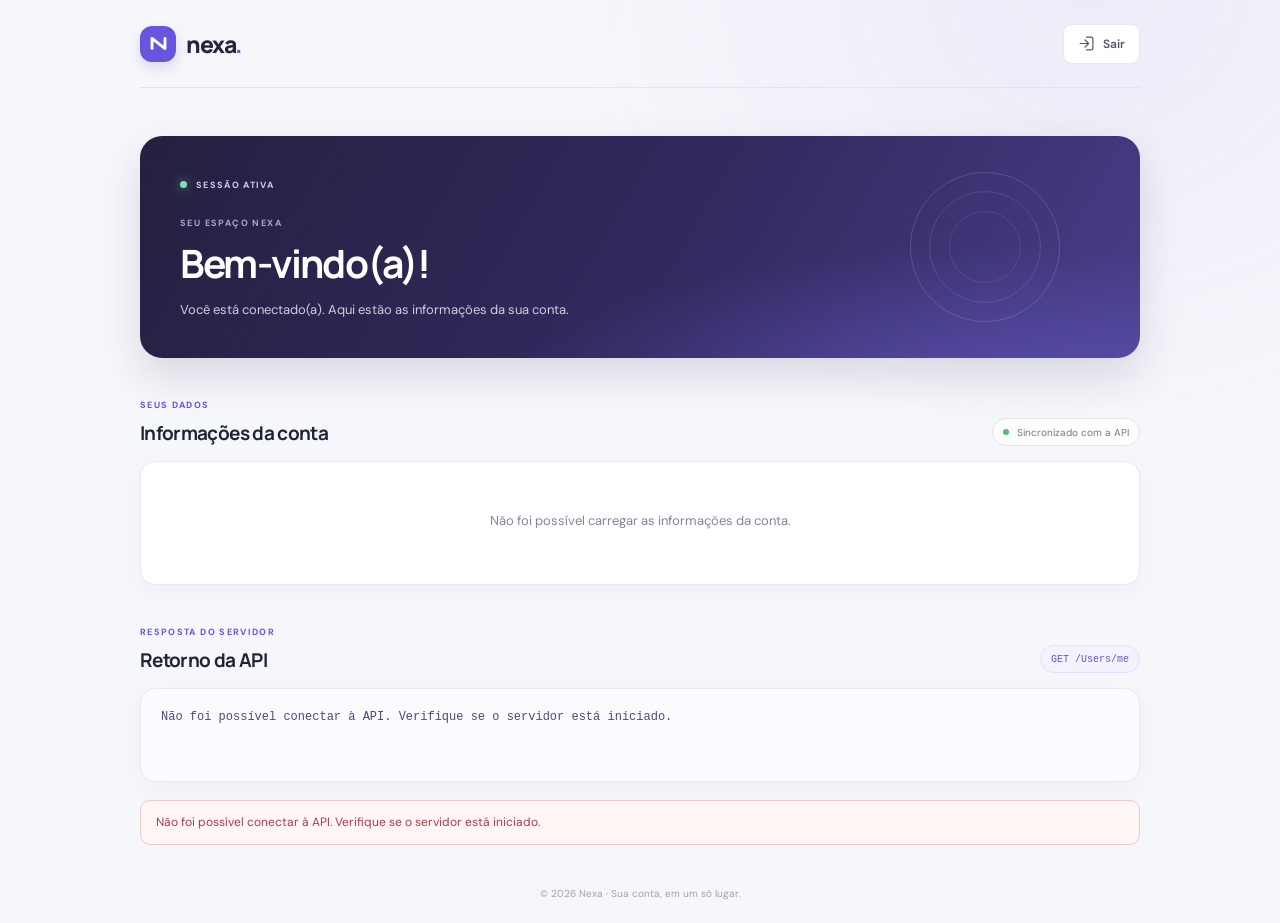
==== page/dashboard.html @ caa94b3e "Commit inicial (codei a base do projeto antes de upar)" ====
<!doctype html>
<html lang="pt-BR">
  <head>
    <meta charset="UTF-8" />
    <meta name="viewport" content="width=device-width, initial-scale=1.0" />
    <meta name="theme-color" content="#f6f7fb" />
    <meta name="description" content="Resumo da sua conta Nexa." />
    <title>Dashboard · Nexa</title>
    <link rel="preconnect" href="https://fonts.googleapis.com" />
    <link rel="preconnect" href="https://fonts.gstatic.com" crossorigin />
    <link
      href="https://fonts.googleapis.com/css2?family=DM+Sans:wght@400;500;600;700&family=Manrope:wght@400;500;600;700;800&display=swap"
      rel="stylesheet"
    />
    <link rel="stylesheet" href="./style/dashboard.css" />
    <script src="./scripts/api.js" defer></script>
    <script src="./scripts/dashboard.js" defer></script>
  </head>
  <body>
    <div class="dashboard-layout">
      <header class="topbar">
        <a class="brand" href="./dashboard.html" aria-label="Nexa, dashboard">
          <span class="brand-mark" aria-hidden="true">
            <svg viewBox="0 0 32 32" fill="none">
              <path d="M7 23V9l18 14V9" stroke="currentColor" stroke-width="4" stroke-linecap="round" stroke-linejoin="round" />
            </svg>
          </span>
          <span>nexa<span class="brand-period">.</span></span>
        </a>
        <button class="logout-button" id="logout-button" type="button">
          <svg viewBox="0 0 24 24" fill="none" aria-hidden="true">
            <path d="M10 17l5-5-5-5m5 5H3m9-9h6a3 3 0 0 1 3 3v12a3 3 0 0 1-3 3h-6" stroke="currentColor" stroke-width="1.7" stroke-linecap="round" stroke-linejoin="round" />
          </svg>
          Sair
        </button>
      </header>

      <main class="dashboard-main">
        <section class="welcome-card" aria-labelledby="welcome-title">
          <div class="welcome-copy">
            <span class="eyebrow"><span class="status-dot"></span> SESSÃO ATIVA</span>
            <p class="greeting">SEU ESPAÇO NEXA</p>
            <h1 id="welcome-title">Bem-vindo(a)!</h1>
            <p class="welcome-description">Você está conectado(a). Aqui estão as informações da sua conta.</p>
          </div>
          <div class="welcome-decoration" aria-hidden="true">
            <span></span><span></span><span></span>
          </div>
        </section>

        <section class="account-section" aria-labelledby="account-title">
          <div class="section-heading">
            <div>
              <span class="section-kicker">SEUS DADOS</span>
              <h2 id="account-title">Informações da conta</h2>
            </div>
            <span class="api-badge"><span></span> Sincronizado com a API</span>
          </div>

          <div class="account-card" id="account-card" aria-live="polite">
            <p class="loading-message" id="loading-message">Carregando suas informações...</p>
            <div class="account-details" id="account-details" hidden>
              <article class="detail-item">
                <span class="detail-icon user-icon" aria-hidden="true">
                  <svg viewBox="0 0 24 24" fill="none">
                    <circle cx="12" cy="8" r="3.5" stroke="currentColor" stroke-width="1.7" />
                    <path d="M5 20c.6-3.2 3.1-5 7-5s6.4 1.8 7 5" stroke="currentColor" stroke-width="1.7" stroke-linecap="round" />
                  </svg>
                </span>
                <span class="detail-copy">
                  <span class="detail-label">Nome de usuário</span>
                  <strong id="account-username">—</strong>
                </span>
              </article>
              <article class="detail-item">
                <span class="detail-icon email-icon" aria-hidden="true">
                  <svg viewBox="0 0 24 24" fill="none">
                    <rect x="3.5" y="5" width="17" height="14" rx="2" stroke="currentColor" stroke-width="1.7" />
                    <path d="m4.5 7 7.5 6 7.5-6" stroke="currentColor" stroke-width="1.7" stroke-linecap="round" stroke-linejoin="round" />
                  </svg>
                </span>
                <span class="detail-copy">
                  <span class="detail-label">E-mail</span>
                  <strong id="account-email">—</strong>
                </span>
              </article>
              <article class="detail-item">
                <span class="detail-icon id-icon" aria-hidden="true">
                  <svg viewBox="0 0 24 24" fill="none">
                    <rect x="4" y="4" width="16" height="16" rx="4" stroke="currentColor" stroke-width="1.7" />
                    <path d="M8 9h8M8 12h8M8 15h4" stroke="currentColor" stroke-width="1.7" stroke-linecap="round" />
                  </svg>
                </span>
                <span class="detail-copy">
                  <span class="detail-label">Identificador</span>
                  <strong class="account-id" id="account-id">—</strong>
                </span>
              </article>
            </div>
          </div>
        </section>

        <section class="response-section" aria-labelledby="response-title">
          <div class="section-heading">
            <div>
              <span class="section-kicker">RESPOSTA DO SERVIDOR</span>
              <h2 id="response-title">Retorno da API</h2>
            </div>
            <span class="method-badge">GET /Users/me</span>
          </div>
          <pre class="response-card" id="api-response" aria-live="polite">Aguardando resposta...</pre>
        </section>

        <div class="dashboard-notice" id="dashboard-notice" role="alert" hidden></div>
      </main>

      <footer class="dashboard-footer">© 2026 Nexa · Sua conta, em um só lugar.</footer>
    </div>
  </body>
</html>
---- page/style/dashboard.css ----
:root {
  font-family: "DM Sans", sans-serif;
  color: #202235;
  background: #f6f7fb;
  font-synthesis: none;
  text-rendering: optimizeLegibility;
  -webkit-font-smoothing: antialiased;
  -moz-osx-font-smoothing: grayscale;
  --violet: #6555df;
  --muted: #82849a;
  --line: #e7e8ef;
}

* {
  box-sizing: border-box;
}

body {
  min-width: 320px;
  min-height: 100vh;
  margin: 0;
  padding: 0 24px;
  background:
    radial-gradient(ellipse at 85% 0, rgba(101, 85, 223, 0.07), transparent 34%),
    #f6f7fb;
}

button,
a {
  font: inherit;
  -webkit-tap-highlight-color: transparent;
}

.dashboard-layout {
  width: min(100%, 1000px);
  min-height: 100vh;
  margin: 0 auto;
  display: flex;
  flex-direction: column;
}

.topbar {
  display: flex;
  min-height: 88px;
  align-items: center;
  justify-content: space-between;
  border-bottom: 1px solid rgba(224, 226, 237, 0.85);
}

.brand {
  display: inline-flex;
  align-items: center;
  gap: 10px;
  color: #28233f;
  font-family: "Manrope", sans-serif;
  font-size: 23px;
  font-weight: 800;
  letter-spacing: -1.4px;
  text-decoration: none;
}

.brand-mark {
  display: grid;
  width: 36px;
  height: 36px;
  place-items: center;
  border-radius: 12px;
  color: #fff;
  background: var(--violet);
  box-shadow: 0 6px 14px rgba(101, 85, 223, 0.19);
}

.brand-mark svg {
  width: 23px;
  height: 23px;
}

.brand-period {
  color: var(--violet);
}

.logout-button {
  display: inline-flex;
  min-height: 40px;
  align-items: center;
  justify-content: center;
  gap: 8px;
  padding: 0 14px;
  border: 1px solid var(--line);
  border-radius: 9px;
  color: #55566a;
  background: #fff;
  cursor: pointer;
  font-size: 12px;
  font-weight: 600;
  transition: color 160ms ease, border-color 160ms ease, background 160ms ease;
}

.logout-button:hover {
  border-color: #d7d2fa;
  color: var(--violet);
  background: #faf9ff;
}

.logout-button:disabled {
  cursor: wait;
  opacity: 0.65;
}

.logout-button svg {
  width: 17px;
  height: 17px;
}

.dashboard-main {
  flex: 1;
  padding: 48px 0 42px;
}

.welcome-card {
  position: relative;
  min-height: 222px;
  overflow: hidden;
  padding: 36px 40px;
  border-radius: 22px;
  color: #fff;
  background:
    radial-gradient(ellipse at 85% 115%, rgba(124, 107, 240, 0.38), transparent 40%),
    linear-gradient(120deg, #24203f 0%, #322b61 57%, #483e89 100%);
  box-shadow: 0 18px 42px rgba(38, 38, 72, 0.14);
}

.welcome-copy {
  position: relative;
  z-index: 1;
  max-width: 560px;
}

.eyebrow {
  display: inline-flex;
  align-items: center;
  gap: 9px;
  color: #d1ccf5;
  font-size: 9px;
  font-weight: 700;
  letter-spacing: 1.35px;
}

.status-dot,
.api-badge span {
  width: 7px;
  height: 7px;
  border-radius: 50%;
  background: #7de2aa;
  box-shadow: 0 0 12px rgba(125, 226, 170, 0.65);
}

.greeting {
  margin: 24px 0 7px;
  color: #aaa5d4;
  font-size: 9px;
  font-weight: 700;
  letter-spacing: 1.4px;
}

.welcome-card h1 {
  margin: 0;
  font-family: "Manrope", sans-serif;
  font-size: clamp(29px, 4vw, 39px);
  font-weight: 700;
  letter-spacing: -1.8px;
}

.welcome-description {
  margin: 9px 0 0;
  color: #cfcee0;
  font-size: 13px;
  line-height: 1.65;
}

.welcome-decoration {
  position: absolute;
  top: 50%;
  right: 8%;
  width: 150px;
  height: 150px;
  transform: translateY(-50%);
}

.welcome-decoration span {
  position: absolute;
  inset: 0;
  border: 1px solid rgba(255, 255, 255, 0.15);
  border-radius: 50%;
}

.welcome-decoration span:nth-child(2) {
  inset: 19px;
  border-color: rgba(255, 255, 255, 0.11);
}

.welcome-decoration span:nth-child(3) {
  inset: 39px;
  border-color: rgba(255, 255, 255, 0.09);
}

.account-section,
.response-section {
  margin-top: 34px;
}

.section-heading {
  display: flex;
  align-items: flex-end;
  justify-content: space-between;
  gap: 18px;
  margin-bottom: 15px;
}

.section-kicker {
  color: var(--violet);
  font-size: 9px;
  font-weight: 700;
  letter-spacing: 1.35px;
}

.section-heading h2 {
  margin: 7px 0 0;
  font-family: "Manrope", sans-serif;
  font-size: 19px;
  font-weight: 700;
  letter-spacing: -0.65px;
}

.api-badge,
.method-badge {
  display: inline-flex;
  min-height: 28px;
  align-items: center;
  gap: 8px;
  padding: 0 10px;
  border: 1px solid #e2e4eb;
  border-radius: 20px;
  color: #737589;
  background: rgba(255, 255, 255, 0.8);
  font-size: 10px;
  white-space: nowrap;
}

.api-badge span {
  width: 6px;
  height: 6px;
  background: #52bb82;
  box-shadow: none;
}

.method-badge {
  border-color: #e5e1fb;
  color: #675cbc;
  background: #f4f2ff;
  font-family: Consolas, "Courier New", monospace;
  font-size: 10px;
}

.account-card,
.response-card {
  border: 1px solid #e8e9f0;
  border-radius: 15px;
  background: #fff;
  box-shadow: 0 7px 24px rgba(38, 38, 72, 0.035);
}

.account-card {
  min-height: 124px;
  padding: 20px;
}

.loading-message {
  margin: 30px 0;
  color: var(--muted);
  font-size: 13px;
  text-align: center;
}

.account-details {
  display: grid;
  grid-template-columns: 1fr 1fr 1.35fr;
  gap: 18px;
}

.detail-item {
  display: flex;
  min-width: 0;
  align-items: center;
  gap: 12px;
}

.detail-icon {
  display: grid;
  width: 39px;
  height: 39px;
  flex: 0 0 auto;
  place-items: center;
  border-radius: 12px;
}

.detail-icon svg {
  width: 20px;
  height: 20px;
}

.user-icon {
  color: #6555df;
  background: #f0edff;
}

.email-icon {
  color: #328f72;
  background: #eaf8f2;
}

.id-icon {
  color: #bd7b35;
  background: #fff4e8;
}

.detail-copy {
  display: grid;
  min-width: 0;
  gap: 5px;
}

.detail-label {
  color: var(--muted);
  font-size: 10px;
}

.detail-copy strong {
  overflow: hidden;
  color: #34354a;
  font-size: 12px;
  font-weight: 600;
  text-overflow: ellipsis;
  white-space: nowrap;
}

.detail-copy .account-id {
  font-family: Consolas, "Courier New", monospace;
  font-size: 10px;
}

.response-card {
  min-height: 94px;
  margin: 0;
  padding: 18px 20px;
  overflow-wrap: anywhere;
  color: #504879;
  background: #fbfaff;
  font-family: Consolas, "Courier New", monospace;
  font-size: 12px;
  line-height: 1.7;
  white-space: pre-wrap;
}

.dashboard-notice {
  margin-top: 18px;
  padding: 12px 15px;
  border: 1px solid #f1caca;
  border-radius: 10px;
  color: #a43e48;
  background: #fff6f5;
  font-size: 12px;
  line-height: 1.6;
}

.dashboard-footer {
  padding: 0 0 23px;
  color: #a0a1b0;
  font-size: 10px;
  text-align: center;
}

[hidden] {
  display: none !important;
}

:focus-visible {
  outline: 3px solid rgba(101, 85, 223, 0.36);
  outline-offset: 3px;
}

@media (max-width: 680px) {
  body {
    padding: 0 18px;
  }

  .topbar {
    min-height: 72px;
  }

  .dashboard-main {
    padding: 26px 0;
  }

  .welcome-card {
    min-height: 205px;
    padding: 28px 25px;
  }

  .welcome-decoration {
    right: -52px;
    opacity: 0.55;
  }

  .welcome-copy {
    max-width: 88%;
  }

  .welcome-card h1 {
    font-size: 30px;
  }

  .section-heading {
    align-items: flex-start;
  }

  .api-badge {
    max-width: 130px;
    white-space: normal;
  }

  .account-details {
    grid-template-columns: 1fr;
    gap: 18px;
  }

  .account-card {
    padding: 18px;
  }

  .response-section,
  .account-section {
    margin-top: 28px;
  }
}

@media (max-width: 420px) {
  body {
    padding: 0 14px;
  }

  .section-heading {
    flex-direction: column;
    gap: 10px;
  }

  .section-heading h2 {
    font-size: 17px;
  }

  .api-badge,
  .method-badge {
    align-self: flex-start;
  }
}
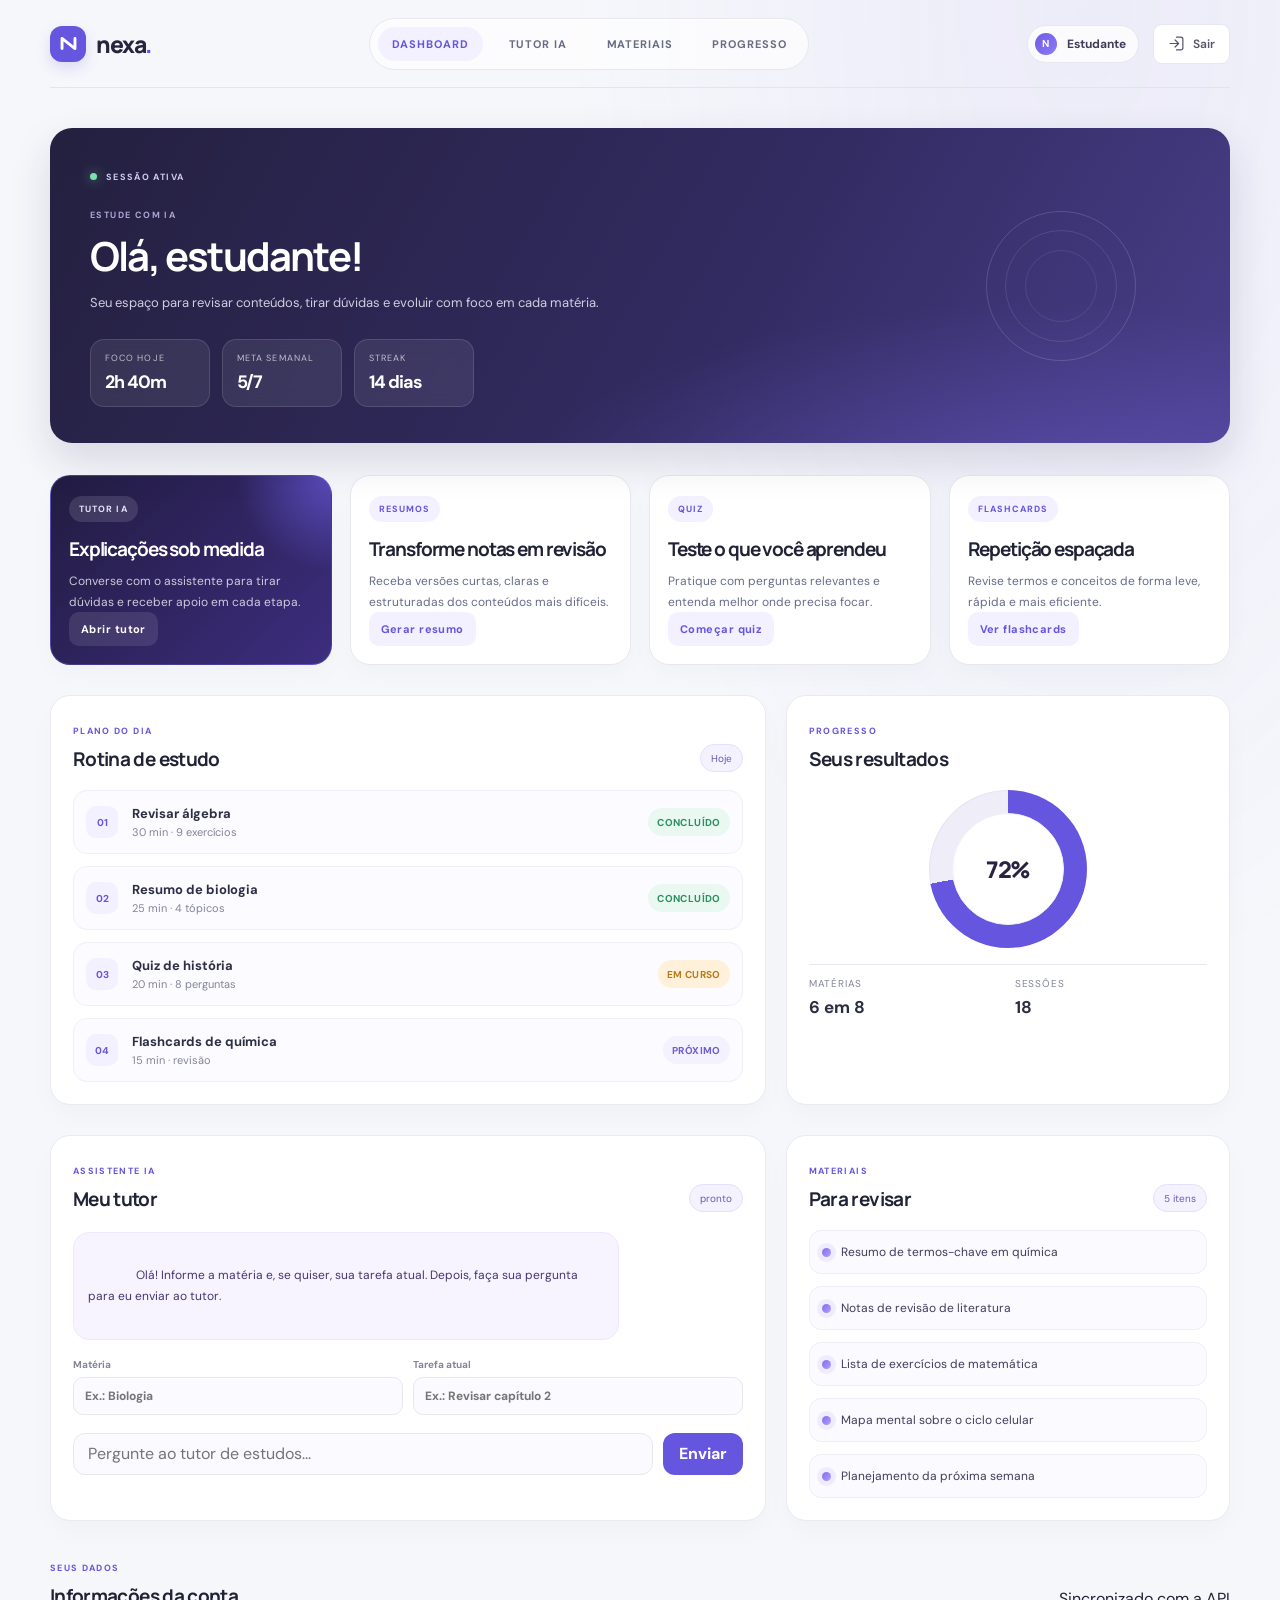
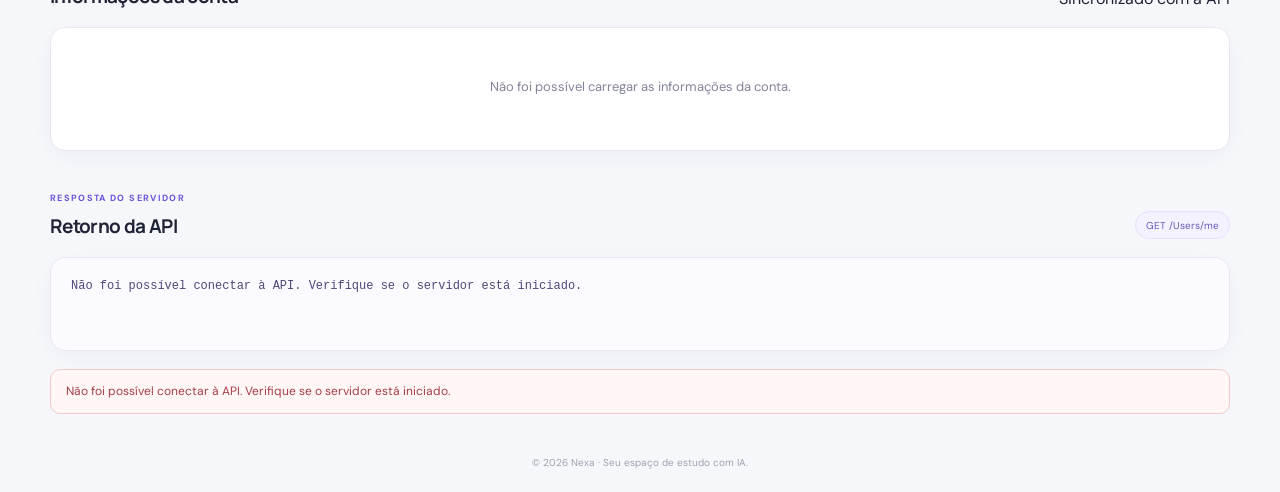
==== commit 8a8385e0: "Adição de dashboard no front-end, adição de DashboardController para fazer as perguntas ao chatbot, " ====
--- a/page/dashboard.html
+++ b/page/dashboard.html
@@ -4,7 +4,7 @@
     <meta charset="UTF-8" />
     <meta name="viewport" content="width=device-width, initial-scale=1.0" />
     <meta name="theme-color" content="#f6f7fb" />
-    <meta name="description" content="Resumo da sua conta Nexa." />
+    <meta name="description" content="Seu espaço de estudos com IA no Nexa." />
     <title>Dashboard · Nexa</title>
     <link rel="preconnect" href="https://fonts.googleapis.com" />
     <link rel="preconnect" href="https://fonts.gstatic.com" crossorigin />
@@ -27,24 +27,226 @@
           </span>
           <span>nexa<span class="brand-period">.</span></span>
         </a>
-        <button class="logout-button" id="logout-button" type="button">
-          <svg viewBox="0 0 24 24" fill="none" aria-hidden="true">
-            <path d="M10 17l5-5-5-5m5 5H3m9-9h6a3 3 0 0 1 3 3v12a3 3 0 0 1-3 3h-6" stroke="currentColor" stroke-width="1.7" stroke-linecap="round" stroke-linejoin="round" />
-          </svg>
-          Sair
-        </button>
+
+        <nav class="top-nav" aria-label="Navegação principal">
+          <a class="nav-link is-active" href="./dashboard.html">Dashboard</a>
+          <a class="nav-link" href="#">Tutor IA</a>
+          <a class="nav-link" href="#">Materiais</a>
+          <a class="nav-link" href="#">Progresso</a>
+        </nav>
+
+        <div class="user-menu" aria-label="Menu do usuário">
+          <div class="avatar-pill">
+            <span class="avatar-dot" id="avatar-initial">N</span>
+            <span id="avatar-username">Estudante</span>
+          </div>
+          <button class="logout-button" id="logout-button" type="button">
+            <svg viewBox="0 0 24 24" fill="none" aria-hidden="true">
+              <path d="M10 17l5-5-5-5m5 5H3m9-9h6a3 3 0 0 1 3 3v12a3 3 0 0 1-3 3h-6" stroke="currentColor" stroke-width="1.7" stroke-linecap="round" stroke-linejoin="round" />
+            </svg>
+            Sair
+          </button>
+        </div>
       </header>
 
       <main class="dashboard-main">
         <section class="welcome-card" aria-labelledby="welcome-title">
           <div class="welcome-copy">
             <span class="eyebrow"><span class="status-dot"></span> SESSÃO ATIVA</span>
-            <p class="greeting">SEU ESPAÇO NEXA</p>
-            <h1 id="welcome-title">Bem-vindo(a)!</h1>
-            <p class="welcome-description">Você está conectado(a). Aqui estão as informações da sua conta.</p>
-          </div>
+            <p class="greeting">ESTUDE COM IA</p>
+            <h1 id="welcome-title">Olá, estudante!</h1>
+            <p class="welcome-description">
+              Seu espaço para revisar conteúdos, tirar dúvidas e evoluir com foco em cada matéria.
+            </p>
+          </div>
+
+          <div class="hero-stats" aria-label="Resumo do seu estudo">
+            <div class="stat-pill">
+              <span class="stat-label">Foco hoje</span>
+              <strong>2h 40m</strong>
+            </div>
+            <div class="stat-pill">
+              <span class="stat-label">Meta semanal</span>
+              <strong>5/7</strong>
+            </div>
+            <div class="stat-pill">
+              <span class="stat-label">Streak</span>
+              <strong>14 dias</strong>
+            </div>
+          </div>
+
           <div class="welcome-decoration" aria-hidden="true">
             <span></span><span></span><span></span>
+          </div>
+        </section>
+
+        <section class="feature-grid" aria-label="Ferramentas do Nexa">
+          <article class="feature-card primary">
+            <span class="feature-tag">Tutor IA</span>
+            <h3>Explicações sob medida</h3>
+            <p>Converse com o assistente para tirar dúvidas e receber apoio em cada etapa.</p>
+            <button type="button" data-action="tutor">Abrir tutor</button>
+          </article>
+
+          <article class="feature-card">
+            <span class="feature-tag">Resumos</span>
+            <h3>Transforme notas em revisão</h3>
+            <p>Receba versões curtas, claras e estruturadas dos conteúdos mais difíceis.</p>
+            <button type="button" data-action="resumo">Gerar resumo</button>
+          </article>
+
+          <article class="feature-card">
+            <span class="feature-tag">Quiz</span>
+            <h3>Teste o que você aprendeu</h3>
+            <p>Pratique com perguntas relevantes e entenda melhor onde precisa focar.</p>
+            <button type="button" data-action="quiz">Começar quiz</button>
+          </article>
+
+          <article class="feature-card">
+            <span class="feature-tag">Flashcards</span>
+            <h3>Repetição espaçada</h3>
+            <p>Revise termos e conceitos de forma leve, rápida e mais eficiente.</p>
+            <button type="button" data-action="flashcards">Ver flashcards</button>
+          </article>
+        </section>
+
+        <section class="content-grid" aria-label="Plano de estudo e progresso">
+          <div class="panel">
+            <div class="section-heading">
+              <div>
+                <span class="section-kicker">PLANO DO DIA</span>
+                <h2>Rotina de estudo</h2>
+              </div>
+              <span class="method-badge">Hoje</span>
+            </div>
+
+            <ul class="study-plan" aria-label="Lista de tarefas de estudo">
+              <li class="plan-item">
+                <span class="plan-index">01</span>
+                <div class="plan-copy">
+                  <strong>Revisar álgebra</strong>
+                  <span>30 min · 9 exercícios</span>
+                </div>
+                <span class="plan-state done">Concluído</span>
+              </li>
+              <li class="plan-item">
+                <span class="plan-index">02</span>
+                <div class="plan-copy">
+                  <strong>Resumo de biologia</strong>
+                  <span>25 min · 4 tópicos</span>
+                </div>
+                <span class="plan-state done">Concluído</span>
+              </li>
+              <li class="plan-item">
+                <span class="plan-index">03</span>
+                <div class="plan-copy">
+                  <strong>Quiz de história</strong>
+                  <span>20 min · 8 perguntas</span>
+                </div>
+                <span class="plan-state pending">Em curso</span>
+              </li>
+              <li class="plan-item">
+                <span class="plan-index">04</span>
+                <div class="plan-copy">
+                  <strong>Flashcards de química</strong>
+                  <span>15 min · revisão</span>
+                </div>
+                <span class="plan-state upcoming">Próximo</span>
+              </li>
+            </ul>
+          </div>
+
+          <aside class="panel">
+            <div class="section-heading compact">
+              <div>
+                <span class="section-kicker">PROGRESSO</span>
+                <h2>Seus resultados</h2>
+              </div>
+            </div>
+
+            <div class="progress-ring" aria-label="Progresso geral 72%">
+              <div class="ring-core">
+                <span>72%</span>
+              </div>
+            </div>
+
+            <div class="progress-meta">
+              <div>
+                <span class="meta-label">Matérias</span>
+                <strong>6 em 8</strong>
+              </div>
+              <div>
+                <span class="meta-label">Sessões</span>
+                <strong>18</strong>
+              </div>
+            </div>
+          </aside>
+        </section>
+
+        <section class="lower-grid" aria-label="Assistente IA e materiais">
+          <div class="panel ai-panel">
+            <div class="section-heading">
+              <div>
+                <span class="section-kicker">ASSISTENTE IA</span>
+                <h2>Meu tutor</h2>
+              </div>
+              <span class="method-badge" id="tutor-status">pronto</span>
+            </div>
+
+            <div class="chat-thread" id="chat-thread" aria-live="polite">
+              <div class="message message-bot">
+                Olá! Informe a matéria e, se quiser, sua tarefa atual. Depois, faça sua pergunta para eu enviar ao tutor.
+              </div>
+            </div>
+
+            <div class="chat-context">
+              <label>
+                Matéria
+                <input id="context-subject" type="text" placeholder="Ex.: Biologia" autocomplete="off" />
+              </label>
+              <label>
+                Tarefa atual
+                <input id="context-task" type="text" placeholder="Ex.: Revisar capítulo 2" autocomplete="off" />
+              </label>
+            </div>
+
+            <form class="prompt-box" id="chat-form">
+              <input id="chat-input" type="text" placeholder="Pergunte ao tutor de estudos..." aria-label="Pergunte ao tutor" autocomplete="off" />
+              <button id="chat-send" type="submit">Enviar</button>
+            </form>
+          </div>
+
+          <div class="panel material-panel">
+            <div class="section-heading">
+              <div>
+                <span class="section-kicker">MATERIAIS</span>
+                <h2>Para revisar</h2>
+              </div>
+              <span class="method-badge">5 itens</span>
+            </div>
+
+            <ul class="material-list" aria-label="Materiais de estudo">
+              <li>
+                <span class="material-bullet"></span>
+                <span>Resumo de termos-chave em química</span>
+              </li>
+              <li>
+                <span class="material-bullet"></span>
+                <span>Notas de revisão de literatura</span>
+              </li>
+              <li>
+                <span class="material-bullet"></span>
+                <span>Lista de exercícios de matemática</span>
+              </li>
+              <li>
+                <span class="material-bullet"></span>
+                <span>Mapa mental sobre o ciclo celular</span>
+              </li>
+              <li>
+                <span class="material-bullet"></span>
+                <span>Planejamento da próxima semana</span>
+              </li>
+            </ul>
           </div>
         </section>
 
@@ -114,7 +316,7 @@
         <div class="dashboard-notice" id="dashboard-notice" role="alert" hidden></div>
       </main>
 
-      <footer class="dashboard-footer">© 2026 Nexa · Sua conta, em um só lugar.</footer>
+      <footer class="dashboard-footer">© 2026 Nexa · Seu espaço de estudo com IA.</footer>
     </div>
   </body>
 </html>
--- a/page/style/dashboard.css
+++ b/page/style/dashboard.css
@@ -1,4 +1,5 @@
 :root {
+  color-scheme: light;
   font-family: "DM Sans", sans-serif;
   color: #202235;
   background: #f6f7fb;
@@ -6,9 +7,17 @@
   text-rendering: optimizeLegibility;
   -webkit-font-smoothing: antialiased;
   -moz-osx-font-smoothing: grayscale;
+  font-optical-sizing: auto;
   --violet: #6555df;
+  --violet-deep: #2c1f57;
+  --violet-soft: #f3f0ff;
   --muted: #82849a;
   --line: #e7e8ef;
+  --card-bg: #ffffff;
+  --success: #2a905d;
+  --success-soft: #eaf8f2;
+  --warning: #b87a1c;
+  --warning-soft: #fff7ea;
 }
 
 * {
@@ -26,13 +35,18 @@
 }
 
 button,
+input,
 a {
   font: inherit;
   -webkit-tap-highlight-color: transparent;
 }
 
+button {
+  cursor: pointer;
+}
+
 .dashboard-layout {
-  width: min(100%, 1000px);
+  width: min(100%, 1180px);
   min-height: 100vh;
   margin: 0 auto;
   display: flex;
@@ -41,10 +55,42 @@
 
 .topbar {
   display: flex;
+  align-items: center;
+  justify-content: space-between;
+  gap: 20px;
   min-height: 88px;
-  align-items: center;
-  justify-content: space-between;
   border-bottom: 1px solid rgba(224, 226, 237, 0.85);
+}
+
+.user-menu {
+  display: inline-flex;
+  align-items: center;
+  gap: 14px;
+}
+
+.avatar-pill {
+  display: inline-flex;
+  align-items: center;
+  gap: 10px;
+  min-height: 38px;
+  padding: 0 12px 0 7px;
+  border: 1px solid var(--line);
+  border-radius: 999px;
+  background: rgba(255, 255, 255, 0.8);
+  color: #403d59;
+  font-size: 12px;
+  font-weight: 700;
+}
+
+.avatar-dot {
+  display: grid;
+  place-items: center;
+  width: 22px;
+  height: 22px;
+  border-radius: 50%;
+  background: linear-gradient(135deg, #6f5ce3, #8b7af9);
+  color: #fff;
+  font-size: 10px;
 }
 
 .brand {
@@ -79,6 +125,39 @@
   color: var(--violet);
 }
 
+.top-nav {
+  display: inline-flex;
+  align-items: center;
+  gap: 12px;
+  padding: 8px;
+  border: 1px solid var(--line);
+  border-radius: 999px;
+  background: rgba(255, 255, 255, 0.7);
+  box-shadow: inset 0 1px 0 rgba(255, 255, 255, 0.8);
+}
+
+.nav-link {
+  display: inline-flex;
+  align-items: center;
+  justify-content: center;
+  min-height: 34px;
+  padding: 0 14px;
+  border-radius: 999px;
+  color: #686b82;
+  font-size: 11px;
+  font-weight: 700;
+  letter-spacing: 0.08em;
+  text-decoration: none;
+  text-transform: uppercase;
+  transition: background 150ms ease, color 150ms ease, transform 150ms ease;
+}
+
+.nav-link.is-active,
+.nav-link:hover {
+  color: var(--violet);
+  background: var(--violet-soft);
+}
+
 .logout-button {
   display: inline-flex;
   min-height: 40px;
@@ -90,7 +169,6 @@
   border-radius: 9px;
   color: #55566a;
   background: #fff;
-  cursor: pointer;
   font-size: 12px;
   font-weight: 600;
   transition: color 160ms ease, border-color 160ms ease, background 160ms ease;
@@ -114,18 +192,18 @@
 
 .dashboard-main {
   flex: 1;
-  padding: 48px 0 42px;
+  padding: 40px 0 42px;
 }
 
 .welcome-card {
   position: relative;
-  min-height: 222px;
+  min-height: 220px;
   overflow: hidden;
   padding: 36px 40px;
   border-radius: 22px;
   color: #fff;
   background:
-    radial-gradient(ellipse at 85% 115%, rgba(124, 107, 240, 0.38), transparent 40%),
+    radial-gradient(ellipse at 85% 120%, rgba(124, 107, 240, 0.38), transparent 38%),
     linear-gradient(120deg, #24203f 0%, #322b61 57%, #483e89 100%);
   box-shadow: 0 18px 42px rgba(38, 38, 72, 0.14);
 }
@@ -146,8 +224,7 @@
   letter-spacing: 1.35px;
 }
 
-.status-dot,
-.api-badge span {
+.status-dot {
   width: 7px;
   height: 7px;
   border-radius: 50%;
@@ -166,7 +243,7 @@
 .welcome-card h1 {
   margin: 0;
   font-family: "Manrope", sans-serif;
-  font-size: clamp(29px, 4vw, 39px);
+  font-size: clamp(29px, 4vw, 40px);
   font-weight: 700;
   letter-spacing: -1.8px;
 }
@@ -176,6 +253,41 @@
   color: #cfcee0;
   font-size: 13px;
   line-height: 1.65;
+}
+
+.hero-stats {
+  position: relative;
+  z-index: 1;
+  display: flex;
+  flex-wrap: wrap;
+  gap: 12px;
+  margin-top: 26px;
+}
+
+.stat-pill {
+  min-width: 120px;
+  padding: 12px 14px;
+  border: 1px solid rgba(255, 255, 255, 0.12);
+  border-radius: 14px;
+  background: rgba(255, 255, 255, 0.08);
+  backdrop-filter: blur(8px);
+}
+
+.stat-label {
+  display: block;
+  color: rgba(255, 255, 255, 0.68);
+  font-size: 9px;
+  letter-spacing: 0.12em;
+  text-transform: uppercase;
+}
+
+.stat-pill strong {
+  display: block;
+  margin-top: 6px;
+  color: #fff;
+  font-size: 18px;
+  font-weight: 700;
+  letter-spacing: -0.06em;
 }
 
 .welcome-decoration {
@@ -204,9 +316,102 @@
   border-color: rgba(255, 255, 255, 0.09);
 }
 
-.account-section,
-.response-section {
-  margin-top: 34px;
+.feature-grid {
+  display: grid;
+  grid-template-columns: repeat(4, minmax(180px, 1fr));
+  gap: 18px;
+  margin-top: 32px;
+}
+
+.feature-card {
+  display: flex;
+  flex-direction: column;
+  min-height: 100%;
+  padding: 20px 18px 18px;
+  border: 1px solid var(--line);
+  border-radius: 20px;
+  background: var(--card-bg);
+  box-shadow: 0 10px 26px rgba(26, 27, 52, 0.025);
+}
+
+.feature-card.primary {
+  color: #fff;
+  background:
+    radial-gradient(circle at top right, rgba(109, 95, 233, 0.65), transparent 28%),
+    linear-gradient(135deg, #221c41 0%, #3d2d7f 100%);
+  border-color: rgba(129, 115, 255, 0.35);
+}
+
+.feature-tag {
+  display: inline-flex;
+  align-self: flex-start;
+  padding: 7px 10px;
+  border-radius: 999px;
+  background: #f3f0ff;
+  color: var(--violet);
+  font-size: 9px;
+  font-weight: 700;
+  letter-spacing: 0.12em;
+  text-transform: uppercase;
+}
+
+.feature-card.primary .feature-tag {
+  background: rgba(255, 255, 255, 0.12);
+  color: #e8e2ff;
+}
+
+.feature-card h3 {
+  margin: 16px 0 10px;
+  font-family: "Manrope", sans-serif;
+  font-size: 19px;
+  line-height: 1.2;
+  letter-spacing: -0.06em;
+}
+
+.feature-card p {
+  margin: 0;
+  color: #666c8b;
+  font-size: 12px;
+  line-height: 1.7;
+}
+
+.feature-card.primary p {
+  color: rgba(255, 255, 255, 0.76);
+}
+
+.feature-card button {
+  margin-top: auto;
+  width: fit-content;
+  min-height: 34px;
+  padding: 0 12px;
+  border: 0;
+  border-radius: 10px;
+  background: #f3f0ff;
+  color: var(--violet);
+  font-size: 11px;
+  font-weight: 700;
+  letter-spacing: 0.04em;
+}
+
+.feature-card.primary button {
+  color: #fff;
+  background: rgba(255, 255, 255, 0.1);
+}
+
+.content-grid,
+.lower-grid {
+  display: grid;
+  grid-template-columns: 1.45fr 0.9fr;
+  gap: 20px;
+  margin-top: 30px;
+}
+
+.panel {
+  padding: 22px;
+  border: 1px solid #e9eaf2;
+  border-radius: 20px;
+  background: var(--card-bg);
+  box-shadow: 0 12px 26px rgba(26, 27, 52, 0.025);
 }
 
 .section-heading {
@@ -214,7 +419,11 @@
   align-items: flex-end;
   justify-content: space-between;
   gap: 18px;
-  margin-bottom: 15px;
+  margin-bottom: 18px;
+}
+
+.section-heading.compact {
+  margin-bottom: 8px;
 }
 
 .section-kicker {
@@ -232,34 +441,274 @@
   letter-spacing: -0.65px;
 }
 
-.api-badge,
 .method-badge {
   display: inline-flex;
   min-height: 28px;
   align-items: center;
   gap: 8px;
   padding: 0 10px;
-  border: 1px solid #e2e4eb;
+  border: 1px solid #e5e1fb;
   border-radius: 20px;
-  color: #737589;
-  background: rgba(255, 255, 255, 0.8);
+  color: #675cbc;
+  background: #f4f2ff;
   font-size: 10px;
   white-space: nowrap;
 }
 
-.api-badge span {
-  width: 6px;
-  height: 6px;
-  background: #52bb82;
-  box-shadow: none;
-}
-
-.method-badge {
-  border-color: #e5e1fb;
-  color: #675cbc;
+.study-plan {
+  margin: 0;
+  padding: 0;
+  list-style: none;
+  display: grid;
+  gap: 12px;
+}
+
+.plan-item {
+  display: grid;
+  grid-template-columns: auto 1fr auto;
+  align-items: center;
+  gap: 14px;
+  padding: 14px 12px;
+  border: 1px solid #eef0f7;
+  border-radius: 14px;
+  background: #fcfbff;
+}
+
+.plan-index {
+  display: grid;
+  place-items: center;
+  width: 32px;
+  height: 32px;
+  border-radius: 10px;
+  background: #f3f0ff;
+  color: var(--violet);
+  font-size: 10px;
+  font-weight: 700;
+}
+
+.plan-copy {
+  display: grid;
+  gap: 3px;
+}
+
+.plan-copy strong {
+  color: #2d2f45;
+  font-size: 13px;
+}
+
+.plan-copy span {
+  color: var(--muted);
+  font-size: 11px;
+}
+
+.plan-state {
+  display: inline-flex;
+  align-items: center;
+  justify-content: center;
+  min-height: 28px;
+  padding: 0 9px;
+  border-radius: 999px;
+  font-size: 10px;
+  font-weight: 700;
+  letter-spacing: 0.04em;
+  text-transform: uppercase;
+}
+
+.plan-state.done {
+  background: var(--success-soft);
+  color: var(--success);
+}
+
+.plan-state.pending {
+  background: #fff1d9;
+  color: var(--warning);
+}
+
+.plan-state.upcoming {
   background: #f4f2ff;
-  font-family: Consolas, "Courier New", monospace;
+  color: #6c5dd2;
+}
+
+.progress-ring {
+  display: grid;
+  place-items: center;
+  width: 158px;
+  height: 158px;
+  margin: 18px auto 16px;
+  border-radius: 50%;
+  background: conic-gradient(var(--violet) 0 72%, #efeef8 72% 100%);
+  box-shadow: inset 0 0 0 1px rgba(101, 85, 223, 0.08);
+}
+
+.ring-core {
+  display: grid;
+  place-items: center;
+  width: 112px;
+  height: 112px;
+  border-radius: 50%;
+  background: #fff;
+  border: 1px solid #eef0f7;
+}
+
+.ring-core span {
+  color: #2a2242;
+  font-family: "Manrope", sans-serif;
+  font-size: 23px;
+  font-weight: 800;
+  letter-spacing: -0.06em;
+}
+
+.progress-meta {
+  display: grid;
+  grid-template-columns: repeat(2, minmax(0, 1fr));
+  gap: 14px;
+  margin-top: 10px;
+  padding-top: 12px;
+  border-top: 1px solid var(--line);
+}
+
+.meta-label {
+  display: block;
+  color: var(--muted);
   font-size: 10px;
+  letter-spacing: 0.08em;
+  text-transform: uppercase;
+}
+
+.progress-meta strong {
+  display: block;
+  margin-top: 6px;
+  color: #2c2e42;
+  font-size: 17px;
+}
+
+.ai-panel {
+  min-height: 340px;
+}
+
+.chat-thread {
+  display: grid;
+  gap: 12px;
+  max-height: 360px;
+  overflow-y: auto;
+  margin-top: 18px;
+  padding: 2px 4px 2px 0;
+}
+
+.message {
+  max-width: 82%;
+  padding: 12px 14px;
+  border-radius: 16px;
+  font-size: 12px;
+  line-height: 1.7;
+  overflow-wrap: anywhere;
+  white-space: pre-wrap;
+}
+
+.message-bot {
+  border: 1px solid #eee8ff;
+  background: #f7f4ff;
+  color: #41396e;
+}
+
+.message-user {
+  justify-self: end;
+  background: linear-gradient(135deg, #34285d 0%, #5844a7 100%);
+  color: #fff;
+  box-shadow: 0 10px 20px rgba(76, 59, 160, 0.18);
+}
+
+.chat-context {
+  display: grid;
+  grid-template-columns: repeat(2, minmax(0, 1fr));
+  gap: 10px;
+  margin-top: 16px;
+}
+
+.chat-context label {
+  display: grid;
+  gap: 6px;
+  color: var(--muted);
+  font-size: 10px;
+  font-weight: 700;
+}
+
+.chat-context input {
+  min-width: 0;
+  min-height: 38px;
+  padding: 0 11px;
+  border: 1px solid var(--line);
+  border-radius: 10px;
+  background: #fafaff;
+  color: #2c2e42;
+  font-size: 12px;
+}
+
+.prompt-box {
+  display: flex;
+  gap: 10px;
+  margin-top: 18px;
+}
+
+.prompt-box input {
+  flex: 1;
+  min-height: 42px;
+  padding: 0 14px;
+  border: 1px solid var(--line);
+  border-radius: 12px;
+  background: #fafaff;
+  color: #2c2e42;
+}
+
+.prompt-box button {
+  min-height: 42px;
+  padding: 0 16px;
+  border: 0;
+  border-radius: 12px;
+  background: var(--violet);
+  color: #fff;
+  font-weight: 700;
+}
+
+.prompt-box button:disabled,
+.feature-card button:disabled {
+  cursor: wait;
+  opacity: 0.65;
+}
+
+.material-list {
+  display: grid;
+  gap: 12px;
+  margin: 18px 0 0;
+  padding: 0;
+  list-style: none;
+}
+
+.material-list li {
+  display: flex;
+  align-items: center;
+  gap: 10px;
+  padding: 12px 12px;
+  border: 1px solid #eef0f7;
+  border-radius: 12px;
+  background: #fafaff;
+  color: #413d5a;
+  font-size: 12px;
+  line-height: 1.5;
+}
+
+.material-bullet {
+  width: 9px;
+  height: 9px;
+  flex: 0 0 auto;
+  border-radius: 50%;
+  background: linear-gradient(135deg, #7f6ef1 0%, #b09fff 100%);
+  box-shadow: 0 0 0 5px rgba(127, 110, 241, 0.1);
+}
+
+.account-section,
+.response-section {
+  margin-top: 34px;
 }
 
 .account-card,
@@ -389,13 +838,42 @@
   outline-offset: 3px;
 }
 
+@media (max-width: 900px) {
+  .feature-grid {
+    grid-template-columns: repeat(2, minmax(180px, 1fr));
+  }
+
+  .content-grid,
+  .lower-grid {
+    grid-template-columns: 1fr;
+  }
+}
+
 @media (max-width: 680px) {
   body {
     padding: 0 18px;
   }
 
   .topbar {
-    min-height: 72px;
+    flex-wrap: wrap;
+    justify-content: center;
+    padding: 12px 0 18px;
+    min-height: auto;
+  }
+
+  .user-menu {
+    width: 100%;
+    justify-content: space-between;
+  }
+
+  .top-nav {
+    order: 3;
+    width: 100%;
+    justify-content: center;
+  }
+
+  .chat-context {
+    grid-template-columns: 1fr;
   }
 
   .dashboard-main {
@@ -420,13 +898,12 @@
     font-size: 30px;
   }
 
+  .feature-grid {
+    grid-template-columns: 1fr;
+  }
+
   .section-heading {
     align-items: flex-start;
-  }
-
-  .api-badge {
-    max-width: 130px;
-    white-space: normal;
   }
 
   .account-details {
@@ -442,6 +919,10 @@
   .account-section {
     margin-top: 28px;
   }
+
+  .prompt-box {
+    flex-direction: column;
+  }
 }
 
 @media (max-width: 420px) {
@@ -449,6 +930,11 @@
     padding: 0 14px;
   }
 
+  .nav-link {
+    padding: 0 10px;
+    letter-spacing: 0.04em;
+  }
+
   .section-heading {
     flex-direction: column;
     gap: 10px;
@@ -462,4 +948,14 @@
   .method-badge {
     align-self: flex-start;
   }
-}
+
+  .plan-item {
+    grid-template-columns: auto 1fr;
+  }
+
+  .plan-state {
+    grid-column: 2 / 3;
+    justify-self: start;
+    margin-left: 0;
+  }
+}
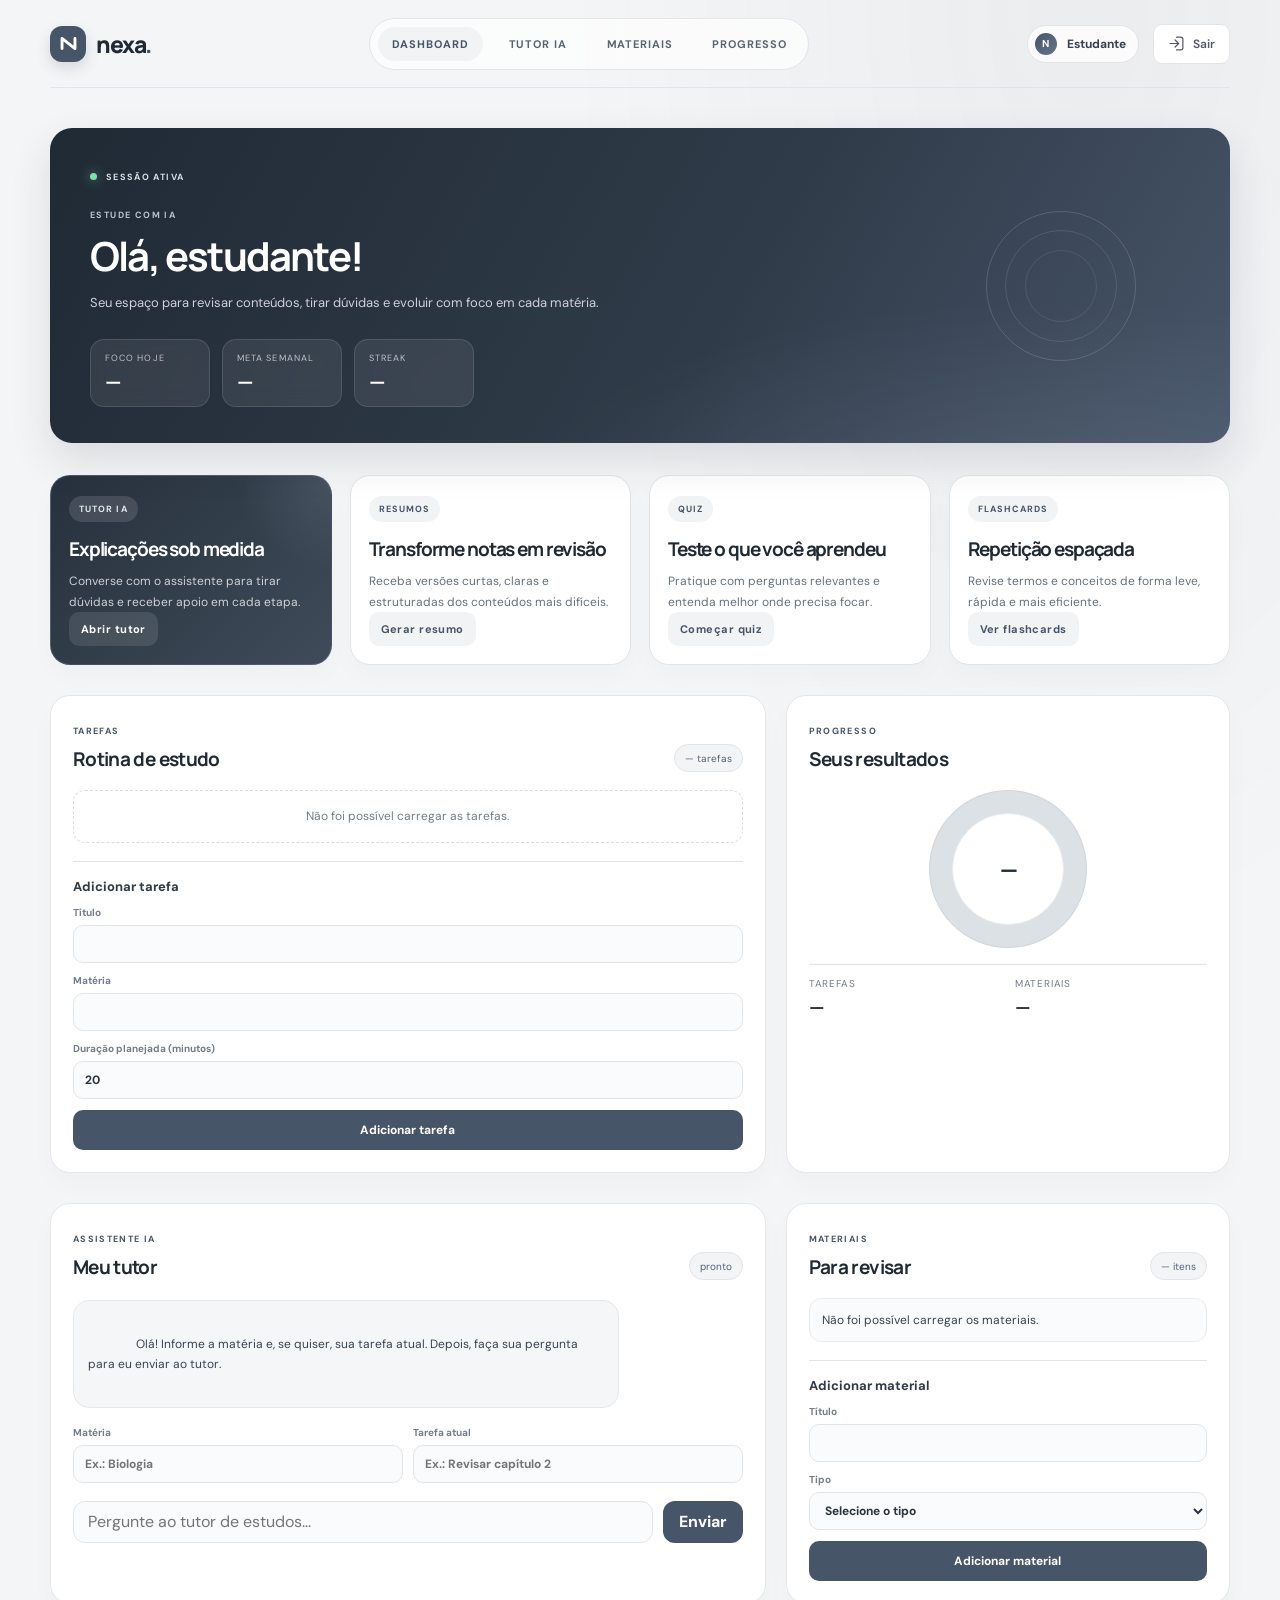
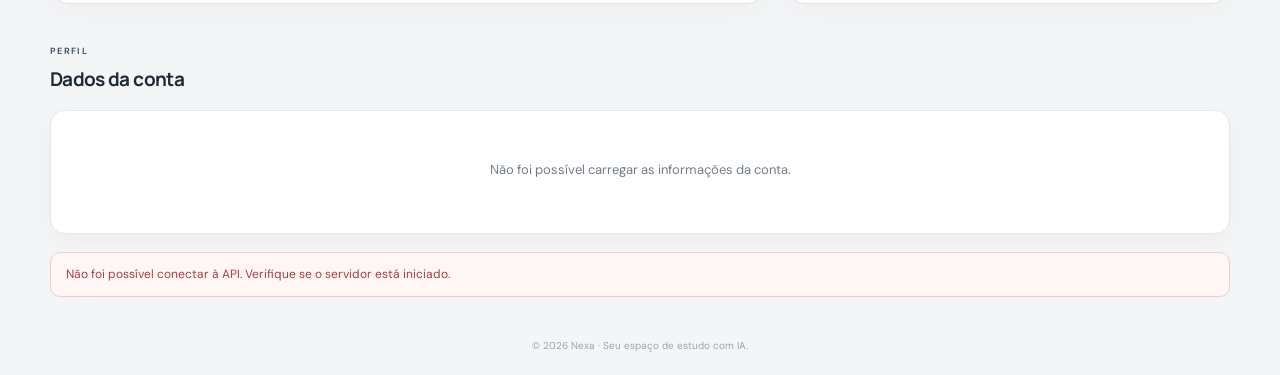
==== commit cc1a6d0f: "Mudança na paleta de cores do site; Adição de sistemas de adicionar materias e tarefas; Adição de ov" ====
--- a/page/dashboard.html
+++ b/page/dashboard.html
@@ -3,7 +3,7 @@
   <head>
     <meta charset="UTF-8" />
     <meta name="viewport" content="width=device-width, initial-scale=1.0" />
-    <meta name="theme-color" content="#f6f7fb" />
+    <meta name="theme-color" content="#f4f5f6" />
     <meta name="description" content="Seu espaço de estudos com IA no Nexa." />
     <title>Dashboard · Nexa</title>
     <link rel="preconnect" href="https://fonts.googleapis.com" />
@@ -29,10 +29,10 @@
         </a>
 
         <nav class="top-nav" aria-label="Navegação principal">
-          <a class="nav-link is-active" href="./dashboard.html">Dashboard</a>
-          <a class="nav-link" href="#">Tutor IA</a>
-          <a class="nav-link" href="#">Materiais</a>
-          <a class="nav-link" href="#">Progresso</a>
+          <a class="nav-link is-active" href="#dashboard" aria-current="page">Dashboard</a>
+          <a class="nav-link" href="#tutor">Tutor IA</a>
+          <a class="nav-link" href="#materials">Materiais</a>
+          <a class="nav-link" href="#progress">Progresso</a>
         </nav>
 
         <div class="user-menu" aria-label="Menu do usuário">
@@ -50,7 +50,7 @@
       </header>
 
       <main class="dashboard-main">
-        <section class="welcome-card" aria-labelledby="welcome-title">
+        <section class="welcome-card" id="dashboard" aria-labelledby="welcome-title">
           <div class="welcome-copy">
             <span class="eyebrow"><span class="status-dot"></span> SESSÃO ATIVA</span>
             <p class="greeting">ESTUDE COM IA</p>
@@ -63,15 +63,15 @@
           <div class="hero-stats" aria-label="Resumo do seu estudo">
             <div class="stat-pill">
               <span class="stat-label">Foco hoje</span>
-              <strong>2h 40m</strong>
+              <strong id="focus-today-value">—</strong>
             </div>
             <div class="stat-pill">
               <span class="stat-label">Meta semanal</span>
-              <strong>5/7</strong>
+              <strong id="weekly-goal-value">—</strong>
             </div>
             <div class="stat-pill">
               <span class="stat-label">Streak</span>
-              <strong>14 dias</strong>
+              <strong id="streak-value">—</strong>
             </div>
           </div>
 
@@ -114,49 +114,37 @@
           <div class="panel">
             <div class="section-heading">
               <div>
-                <span class="section-kicker">PLANO DO DIA</span>
+                <span class="section-kicker">TAREFAS</span>
                 <h2>Rotina de estudo</h2>
               </div>
-              <span class="method-badge">Hoje</span>
-            </div>
-
-            <ul class="study-plan" aria-label="Lista de tarefas de estudo">
-              <li class="plan-item">
-                <span class="plan-index">01</span>
-                <div class="plan-copy">
-                  <strong>Revisar álgebra</strong>
-                  <span>30 min · 9 exercícios</span>
-                </div>
-                <span class="plan-state done">Concluído</span>
-              </li>
-              <li class="plan-item">
-                <span class="plan-index">02</span>
-                <div class="plan-copy">
-                  <strong>Resumo de biologia</strong>
-                  <span>25 min · 4 tópicos</span>
-                </div>
-                <span class="plan-state done">Concluído</span>
-              </li>
-              <li class="plan-item">
-                <span class="plan-index">03</span>
-                <div class="plan-copy">
-                  <strong>Quiz de história</strong>
-                  <span>20 min · 8 perguntas</span>
-                </div>
-                <span class="plan-state pending">Em curso</span>
-              </li>
-              <li class="plan-item">
-                <span class="plan-index">04</span>
-                <div class="plan-copy">
-                  <strong>Flashcards de química</strong>
-                  <span>15 min · revisão</span>
-                </div>
-                <span class="plan-state upcoming">Próximo</span>
+              <span class="method-badge" id="task-count">Carregando...</span>
+            </div>
+
+            <ul class="study-plan" id="study-plan" aria-label="Lista de tarefas de estudo" aria-live="polite">
+              <li class="list-empty-state">
+                Carregando tarefas...
               </li>
             </ul>
-          </div>
-
-          <aside class="panel">
+
+            <form class="study-entry-form" id="task-form">
+              <h3>Adicionar tarefa</h3>
+              <label>
+                Título
+                <input id="task-title" name="title" type="text" maxlength="120" required />
+              </label>
+              <label>
+                Matéria
+                <input id="task-subject" name="subject" type="text" maxlength="80" required />
+              </label>
+              <label>
+                Duração planejada (minutos)
+                <input id="task-duration" name="durationMinutes" type="number" min="1" max="1440" value="20" required />
+              </label>
+              <button type="submit" id="task-submit">Adicionar tarefa</button>
+            </form>
+          </div>
+
+          <aside class="panel" id="progress">
             <div class="section-heading compact">
               <div>
                 <span class="section-kicker">PROGRESSO</span>
@@ -164,27 +152,27 @@
               </div>
             </div>
 
-            <div class="progress-ring" aria-label="Progresso geral 72%">
+            <div class="progress-ring" id="progress-ring" aria-label="Progresso ainda não disponível">
               <div class="ring-core">
-                <span>72%</span>
+                <span id="progress-value">—</span>
               </div>
             </div>
 
             <div class="progress-meta">
               <div>
-                <span class="meta-label">Matérias</span>
-                <strong>6 em 8</strong>
-              </div>
-              <div>
-                <span class="meta-label">Sessões</span>
-                <strong>18</strong>
+                <span class="meta-label">Tarefas</span>
+                <strong id="progress-task-count">—</strong>
+              </div>
+              <div>
+                <span class="meta-label">Materiais</span>
+                <strong id="progress-material-count">—</strong>
               </div>
             </div>
           </aside>
         </section>
 
         <section class="lower-grid" aria-label="Assistente IA e materiais">
-          <div class="panel ai-panel">
+          <div class="panel ai-panel" id="tutor">
             <div class="section-heading">
               <div>
                 <span class="section-kicker">ASSISTENTE IA</span>
@@ -216,47 +204,49 @@
             </form>
           </div>
 
-          <div class="panel material-panel">
+          <div class="panel material-panel" id="materials">
             <div class="section-heading">
               <div>
                 <span class="section-kicker">MATERIAIS</span>
                 <h2>Para revisar</h2>
               </div>
-              <span class="method-badge">5 itens</span>
-            </div>
-
-            <ul class="material-list" aria-label="Materiais de estudo">
-              <li>
-                <span class="material-bullet"></span>
-                <span>Resumo de termos-chave em química</span>
-              </li>
-              <li>
-                <span class="material-bullet"></span>
-                <span>Notas de revisão de literatura</span>
-              </li>
-              <li>
-                <span class="material-bullet"></span>
-                <span>Lista de exercícios de matemática</span>
-              </li>
-              <li>
-                <span class="material-bullet"></span>
-                <span>Mapa mental sobre o ciclo celular</span>
-              </li>
-              <li>
-                <span class="material-bullet"></span>
-                <span>Planejamento da próxima semana</span>
+              <span class="method-badge" id="material-count">Carregando...</span>
+            </div>
+
+            <ul class="material-list" id="material-list" aria-label="Materiais de estudo" aria-live="polite">
+              <li class="list-empty-state">
+                Carregando materiais...
               </li>
             </ul>
+
+            <form class="study-entry-form" id="material-form">
+              <h3>Adicionar material</h3>
+              <label>
+                Título
+                <input id="material-title" name="title" type="text" maxlength="120" required />
+              </label>
+              <label>
+                Tipo
+                <select id="material-type" name="type" required>
+                  <option value="">Selecione o tipo</option>
+                  <option value="Resumo">Resumo</option>
+                  <option value="Anotações">Anotações</option>
+                  <option value="PDF">PDF</option>
+                  <option value="Link">Link</option>
+                  <option value="Outro">Outro</option>
+                </select>
+              </label>
+              <button type="submit" id="material-submit">Adicionar material</button>
+            </form>
           </div>
         </section>
 
         <section class="account-section" aria-labelledby="account-title">
           <div class="section-heading">
             <div>
-              <span class="section-kicker">SEUS DADOS</span>
-              <h2 id="account-title">Informações da conta</h2>
-            </div>
-            <span class="api-badge"><span></span> Sincronizado com a API</span>
+              <span class="section-kicker">PERFIL</span>
+              <h2 id="account-title">Dados da conta</h2>
+            </div>
           </div>
 
           <div class="account-card" id="account-card" aria-live="polite">
@@ -286,31 +276,8 @@
                   <strong id="account-email">—</strong>
                 </span>
               </article>
-              <article class="detail-item">
-                <span class="detail-icon id-icon" aria-hidden="true">
-                  <svg viewBox="0 0 24 24" fill="none">
-                    <rect x="4" y="4" width="16" height="16" rx="4" stroke="currentColor" stroke-width="1.7" />
-                    <path d="M8 9h8M8 12h8M8 15h4" stroke="currentColor" stroke-width="1.7" stroke-linecap="round" />
-                  </svg>
-                </span>
-                <span class="detail-copy">
-                  <span class="detail-label">Identificador</span>
-                  <strong class="account-id" id="account-id">—</strong>
-                </span>
-              </article>
-            </div>
-          </div>
-        </section>
-
-        <section class="response-section" aria-labelledby="response-title">
-          <div class="section-heading">
-            <div>
-              <span class="section-kicker">RESPOSTA DO SERVIDOR</span>
-              <h2 id="response-title">Retorno da API</h2>
-            </div>
-            <span class="method-badge">GET /Users/me</span>
-          </div>
-          <pre class="response-card" id="api-response" aria-live="polite">Aguardando resposta...</pre>
+            </div>
+          </div>
         </section>
 
         <div class="dashboard-notice" id="dashboard-notice" role="alert" hidden></div>
--- a/page/style/dashboard.css
+++ b/page/style/dashboard.css
@@ -1,23 +1,26 @@
 :root {
   color-scheme: light;
   font-family: "DM Sans", sans-serif;
-  color: #202235;
-  background: #f6f7fb;
+  color: #202a35;
+  background: #f4f5f6;
   font-synthesis: none;
   text-rendering: optimizeLegibility;
   -webkit-font-smoothing: antialiased;
   -moz-osx-font-smoothing: grayscale;
   font-optical-sizing: auto;
-  --violet: #6555df;
-  --violet-deep: #2c1f57;
-  --violet-soft: #f3f0ff;
-  --muted: #82849a;
-  --line: #e7e8ef;
+  --accent: #475569;
+  --accent-soft: #f1f3f5;
+  --muted: #737d89;
+  --line: #e2e5e8;
   --card-bg: #ffffff;
   --success: #2a905d;
   --success-soft: #eaf8f2;
   --warning: #b87a1c;
   --warning-soft: #fff7ea;
+}
+
+html {
+  scroll-behavior: smooth;
 }
 
 * {
@@ -30,8 +33,8 @@
   margin: 0;
   padding: 0 24px;
   background:
-    radial-gradient(ellipse at 85% 0, rgba(101, 85, 223, 0.07), transparent 34%),
-    #f6f7fb;
+    radial-gradient(ellipse at 85% 0, rgba(71, 85, 105, 0.05), transparent 34%),
+    #f4f5f6;
 }
 
 button,
@@ -77,7 +80,7 @@
   border: 1px solid var(--line);
   border-radius: 999px;
   background: rgba(255, 255, 255, 0.8);
-  color: #403d59;
+  color: #374151;
   font-size: 12px;
   font-weight: 700;
 }
@@ -88,7 +91,7 @@
   width: 22px;
   height: 22px;
   border-radius: 50%;
-  background: linear-gradient(135deg, #6f5ce3, #8b7af9);
+  background: linear-gradient(135deg, #475569, #64748b);
   color: #fff;
   font-size: 10px;
 }
@@ -97,7 +100,7 @@
   display: inline-flex;
   align-items: center;
   gap: 10px;
-  color: #28233f;
+  color: #202a35;
   font-family: "Manrope", sans-serif;
   font-size: 23px;
   font-weight: 800;
@@ -112,8 +115,8 @@
   place-items: center;
   border-radius: 12px;
   color: #fff;
-  background: var(--violet);
-  box-shadow: 0 6px 14px rgba(101, 85, 223, 0.19);
+  background: var(--accent);
+  box-shadow: 0 6px 14px rgba(51, 65, 85, 0.16);
 }
 
 .brand-mark svg {
@@ -122,7 +125,7 @@
 }
 
 .brand-period {
-  color: var(--violet);
+  color: var(--accent);
 }
 
 .top-nav {
@@ -143,7 +146,7 @@
   min-height: 34px;
   padding: 0 14px;
   border-radius: 999px;
-  color: #686b82;
+  color: #596575;
   font-size: 11px;
   font-weight: 700;
   letter-spacing: 0.08em;
@@ -154,8 +157,8 @@
 
 .nav-link.is-active,
 .nav-link:hover {
-  color: var(--violet);
-  background: var(--violet-soft);
+  color: var(--accent);
+  background: var(--accent-soft);
 }
 
 .logout-button {
@@ -175,9 +178,9 @@
 }
 
 .logout-button:hover {
-  border-color: #d7d2fa;
-  color: var(--violet);
-  background: #faf9ff;
+  border-color: #cbd2d9;
+  color: var(--accent);
+  background: #f8f9fa;
 }
 
 .logout-button:disabled {
@@ -193,6 +196,13 @@
 .dashboard-main {
   flex: 1;
   padding: 40px 0 42px;
+}
+
+#dashboard,
+#tutor,
+#materials,
+#progress {
+  scroll-margin-top: 24px;
 }
 
 .welcome-card {
@@ -203,9 +213,9 @@
   border-radius: 22px;
   color: #fff;
   background:
-    radial-gradient(ellipse at 85% 120%, rgba(124, 107, 240, 0.38), transparent 38%),
-    linear-gradient(120deg, #24203f 0%, #322b61 57%, #483e89 100%);
-  box-shadow: 0 18px 42px rgba(38, 38, 72, 0.14);
+    radial-gradient(ellipse at 85% 120%, rgba(148, 163, 184, 0.18), transparent 38%),
+    linear-gradient(120deg, #202a35 0%, #303b49 57%, #475569 100%);
+  box-shadow: 0 18px 42px rgba(31, 41, 55, 0.12);
 }
 
 .welcome-copy {
@@ -218,7 +228,7 @@
   display: inline-flex;
   align-items: center;
   gap: 9px;
-  color: #d1ccf5;
+  color: #d8dee5;
   font-size: 9px;
   font-weight: 700;
   letter-spacing: 1.35px;
@@ -234,7 +244,7 @@
 
 .greeting {
   margin: 24px 0 7px;
-  color: #aaa5d4;
+  color: #b8c1cb;
   font-size: 9px;
   font-weight: 700;
   letter-spacing: 1.4px;
@@ -337,9 +347,9 @@
 .feature-card.primary {
   color: #fff;
   background:
-    radial-gradient(circle at top right, rgba(109, 95, 233, 0.65), transparent 28%),
-    linear-gradient(135deg, #221c41 0%, #3d2d7f 100%);
-  border-color: rgba(129, 115, 255, 0.35);
+    radial-gradient(circle at top right, rgba(148, 163, 184, 0.18), transparent 28%),
+    linear-gradient(135deg, #27313d 0%, #3f4b59 100%);
+  border-color: rgba(148, 163, 184, 0.26);
 }
 
 .feature-tag {
@@ -347,8 +357,8 @@
   align-self: flex-start;
   padding: 7px 10px;
   border-radius: 999px;
-  background: #f3f0ff;
-  color: var(--violet);
+  background: #f1f3f5;
+  color: var(--accent);
   font-size: 9px;
   font-weight: 700;
   letter-spacing: 0.12em;
@@ -357,7 +367,7 @@
 
 .feature-card.primary .feature-tag {
   background: rgba(255, 255, 255, 0.12);
-  color: #e8e2ff;
+  color: #e2e8ee;
 }
 
 .feature-card h3 {
@@ -370,7 +380,7 @@
 
 .feature-card p {
   margin: 0;
-  color: #666c8b;
+  color: #66717e;
   font-size: 12px;
   line-height: 1.7;
 }
@@ -386,8 +396,8 @@
   padding: 0 12px;
   border: 0;
   border-radius: 10px;
-  background: #f3f0ff;
-  color: var(--violet);
+  background: #f1f3f5;
+  color: var(--accent);
   font-size: 11px;
   font-weight: 700;
   letter-spacing: 0.04em;
@@ -408,7 +418,7 @@
 
 .panel {
   padding: 22px;
-  border: 1px solid #e9eaf2;
+  border: 1px solid #e4e7ea;
   border-radius: 20px;
   background: var(--card-bg);
   box-shadow: 0 12px 26px rgba(26, 27, 52, 0.025);
@@ -427,7 +437,7 @@
 }
 
 .section-kicker {
-  color: var(--violet);
+  color: var(--accent);
   font-size: 9px;
   font-weight: 700;
   letter-spacing: 1.35px;
@@ -447,10 +457,10 @@
   align-items: center;
   gap: 8px;
   padding: 0 10px;
-  border: 1px solid #e5e1fb;
+  border: 1px solid #e2e5e8;
   border-radius: 20px;
-  color: #675cbc;
-  background: #f4f2ff;
+  color: #566273;
+  background: #f2f4f6;
   font-size: 10px;
   white-space: nowrap;
 }
@@ -469,9 +479,9 @@
   align-items: center;
   gap: 14px;
   padding: 14px 12px;
-  border: 1px solid #eef0f7;
+  border: 1px solid #e9ecef;
   border-radius: 14px;
-  background: #fcfbff;
+  background: #fafbfc;
 }
 
 .plan-index {
@@ -480,8 +490,8 @@
   width: 32px;
   height: 32px;
   border-radius: 10px;
-  background: #f3f0ff;
-  color: var(--violet);
+  background: #eef1f4;
+  color: var(--accent);
   font-size: 10px;
   font-weight: 700;
 }
@@ -492,7 +502,7 @@
 }
 
 .plan-copy strong {
-  color: #2d2f45;
+  color: #2b3440;
   font-size: 13px;
 }
 
@@ -525,8 +535,8 @@
 }
 
 .plan-state.upcoming {
-  background: #f4f2ff;
-  color: #6c5dd2;
+  background: #f0f2f4;
+  color: #586575;
 }
 
 .progress-ring {
@@ -536,8 +546,8 @@
   height: 158px;
   margin: 18px auto 16px;
   border-radius: 50%;
-  background: conic-gradient(var(--violet) 0 72%, #efeef8 72% 100%);
-  box-shadow: inset 0 0 0 1px rgba(101, 85, 223, 0.08);
+  background: conic-gradient(#dce1e5 0 100%);
+  box-shadow: inset 0 0 0 1px rgba(71, 85, 105, 0.08);
 }
 
 .ring-core {
@@ -547,11 +557,11 @@
   height: 112px;
   border-radius: 50%;
   background: #fff;
-  border: 1px solid #eef0f7;
+  border: 1px solid #e9ecef;
 }
 
 .ring-core span {
-  color: #2a2242;
+  color: #26313d;
   font-family: "Manrope", sans-serif;
   font-size: 23px;
   font-weight: 800;
@@ -578,7 +588,7 @@
 .progress-meta strong {
   display: block;
   margin-top: 6px;
-  color: #2c2e42;
+  color: #2b3440;
   font-size: 17px;
 }
 
@@ -606,16 +616,16 @@
 }
 
 .message-bot {
-  border: 1px solid #eee8ff;
-  background: #f7f4ff;
-  color: #41396e;
+  border: 1px solid #e5e8eb;
+  background: #f5f6f7;
+  color: #384452;
 }
 
 .message-user {
   justify-self: end;
-  background: linear-gradient(135deg, #34285d 0%, #5844a7 100%);
+  background: linear-gradient(135deg, #475569 0%, #334155 100%);
   color: #fff;
-  box-shadow: 0 10px 20px rgba(76, 59, 160, 0.18);
+  box-shadow: 0 10px 20px rgba(51, 65, 85, 0.14);
 }
 
 .chat-context {
@@ -639,8 +649,8 @@
   padding: 0 11px;
   border: 1px solid var(--line);
   border-radius: 10px;
-  background: #fafaff;
-  color: #2c2e42;
+  background: #fafbfc;
+  color: #2b3440;
   font-size: 12px;
 }
 
@@ -656,8 +666,8 @@
   padding: 0 14px;
   border: 1px solid var(--line);
   border-radius: 12px;
-  background: #fafaff;
-  color: #2c2e42;
+  background: #fafbfc;
+  color: #2b3440;
 }
 
 .prompt-box button {
@@ -665,7 +675,7 @@
   padding: 0 16px;
   border: 0;
   border-radius: 12px;
-  background: var(--violet);
+  background: var(--accent);
   color: #fff;
   font-weight: 700;
 }
@@ -689,12 +699,83 @@
   align-items: center;
   gap: 10px;
   padding: 12px 12px;
-  border: 1px solid #eef0f7;
+  border: 1px solid #e9ecef;
   border-radius: 12px;
-  background: #fafaff;
-  color: #413d5a;
+  background: #fafbfc;
+  color: #384452;
   font-size: 12px;
   line-height: 1.5;
+}
+
+.material-copy {
+  display: grid;
+  gap: 3px;
+}
+
+.material-copy small {
+  color: var(--muted);
+  font-size: 10px;
+}
+
+.list-empty-state {
+  padding: 16px 12px;
+  border: 1px dashed #d8dde2;
+  border-radius: 12px;
+  color: var(--muted);
+  font-size: 12px;
+  line-height: 1.6;
+  text-align: center;
+}
+
+.study-entry-form {
+  display: grid;
+  gap: 11px;
+  margin-top: 18px;
+  padding-top: 16px;
+  border-top: 1px solid var(--line);
+}
+
+.study-entry-form h3 {
+  margin: 0;
+  color: #303b47;
+  font-size: 13px;
+}
+
+.study-entry-form label {
+  display: grid;
+  gap: 6px;
+  color: var(--muted);
+  font-size: 10px;
+  font-weight: 700;
+}
+
+.study-entry-form input,
+.study-entry-form select {
+  width: 100%;
+  min-height: 38px;
+  padding: 0 11px;
+  border: 1px solid var(--line);
+  border-radius: 10px;
+  background: #fafbfc;
+  color: #2b3440;
+  font: inherit;
+  font-size: 12px;
+}
+
+.study-entry-form button {
+  min-height: 40px;
+  padding: 0 14px;
+  border: 0;
+  border-radius: 10px;
+  color: #fff;
+  background: var(--accent);
+  font-size: 12px;
+  font-weight: 700;
+}
+
+.study-entry-form button:disabled {
+  cursor: wait;
+  opacity: 0.65;
 }
 
 .material-bullet {
@@ -702,18 +783,16 @@
   height: 9px;
   flex: 0 0 auto;
   border-radius: 50%;
-  background: linear-gradient(135deg, #7f6ef1 0%, #b09fff 100%);
-  box-shadow: 0 0 0 5px rgba(127, 110, 241, 0.1);
-}
-
-.account-section,
-.response-section {
+  background: linear-gradient(135deg, #64748b 0%, #94a3b8 100%);
+  box-shadow: 0 0 0 5px rgba(100, 116, 139, 0.1);
+}
+
+.account-section {
   margin-top: 34px;
 }
 
-.account-card,
-.response-card {
-  border: 1px solid #e8e9f0;
+.account-card {
+  border: 1px solid #e4e7ea;
   border-radius: 15px;
   background: #fff;
   box-shadow: 0 7px 24px rgba(38, 38, 72, 0.035);
@@ -733,7 +812,7 @@
 
 .account-details {
   display: grid;
-  grid-template-columns: 1fr 1fr 1.35fr;
+  grid-template-columns: repeat(2, minmax(0, 1fr));
   gap: 18px;
 }
 
@@ -759,8 +838,8 @@
 }
 
 .user-icon {
-  color: #6555df;
-  background: #f0edff;
+  color: #475569;
+  background: #eef1f4;
 }
 
 .email-icon {
@@ -768,11 +847,6 @@
   background: #eaf8f2;
 }
 
-.id-icon {
-  color: #bd7b35;
-  background: #fff4e8;
-}
-
 .detail-copy {
   display: grid;
   min-width: 0;
@@ -786,29 +860,11 @@
 
 .detail-copy strong {
   overflow: hidden;
-  color: #34354a;
+  color: #303b47;
   font-size: 12px;
   font-weight: 600;
   text-overflow: ellipsis;
   white-space: nowrap;
-}
-
-.detail-copy .account-id {
-  font-family: Consolas, "Courier New", monospace;
-  font-size: 10px;
-}
-
-.response-card {
-  min-height: 94px;
-  margin: 0;
-  padding: 18px 20px;
-  overflow-wrap: anywhere;
-  color: #504879;
-  background: #fbfaff;
-  font-family: Consolas, "Courier New", monospace;
-  font-size: 12px;
-  line-height: 1.7;
-  white-space: pre-wrap;
 }
 
 .dashboard-notice {
@@ -822,6 +878,12 @@
   line-height: 1.6;
 }
 
+.dashboard-notice[data-type="success"] {
+  border-color: #c9e0d2;
+  color: #28764a;
+  background: #f1f8f3;
+}
+
 .dashboard-footer {
   padding: 0 0 23px;
   color: #a0a1b0;
@@ -834,7 +896,7 @@
 }
 
 :focus-visible {
-  outline: 3px solid rgba(101, 85, 223, 0.36);
+  outline: 3px solid rgba(71, 85, 105, 0.35);
   outline-offset: 3px;
 }
 
@@ -869,7 +931,9 @@
   .top-nav {
     order: 3;
     width: 100%;
-    justify-content: center;
+    justify-content: flex-start;
+    overflow-x: auto;
+    scrollbar-width: thin;
   }
 
   .chat-context {
@@ -915,7 +979,6 @@
     padding: 18px;
   }
 
-  .response-section,
   .account-section {
     margin-top: 28px;
   }
@@ -944,7 +1007,6 @@
     font-size: 17px;
   }
 
-  .api-badge,
   .method-badge {
     align-self: flex-start;
   }
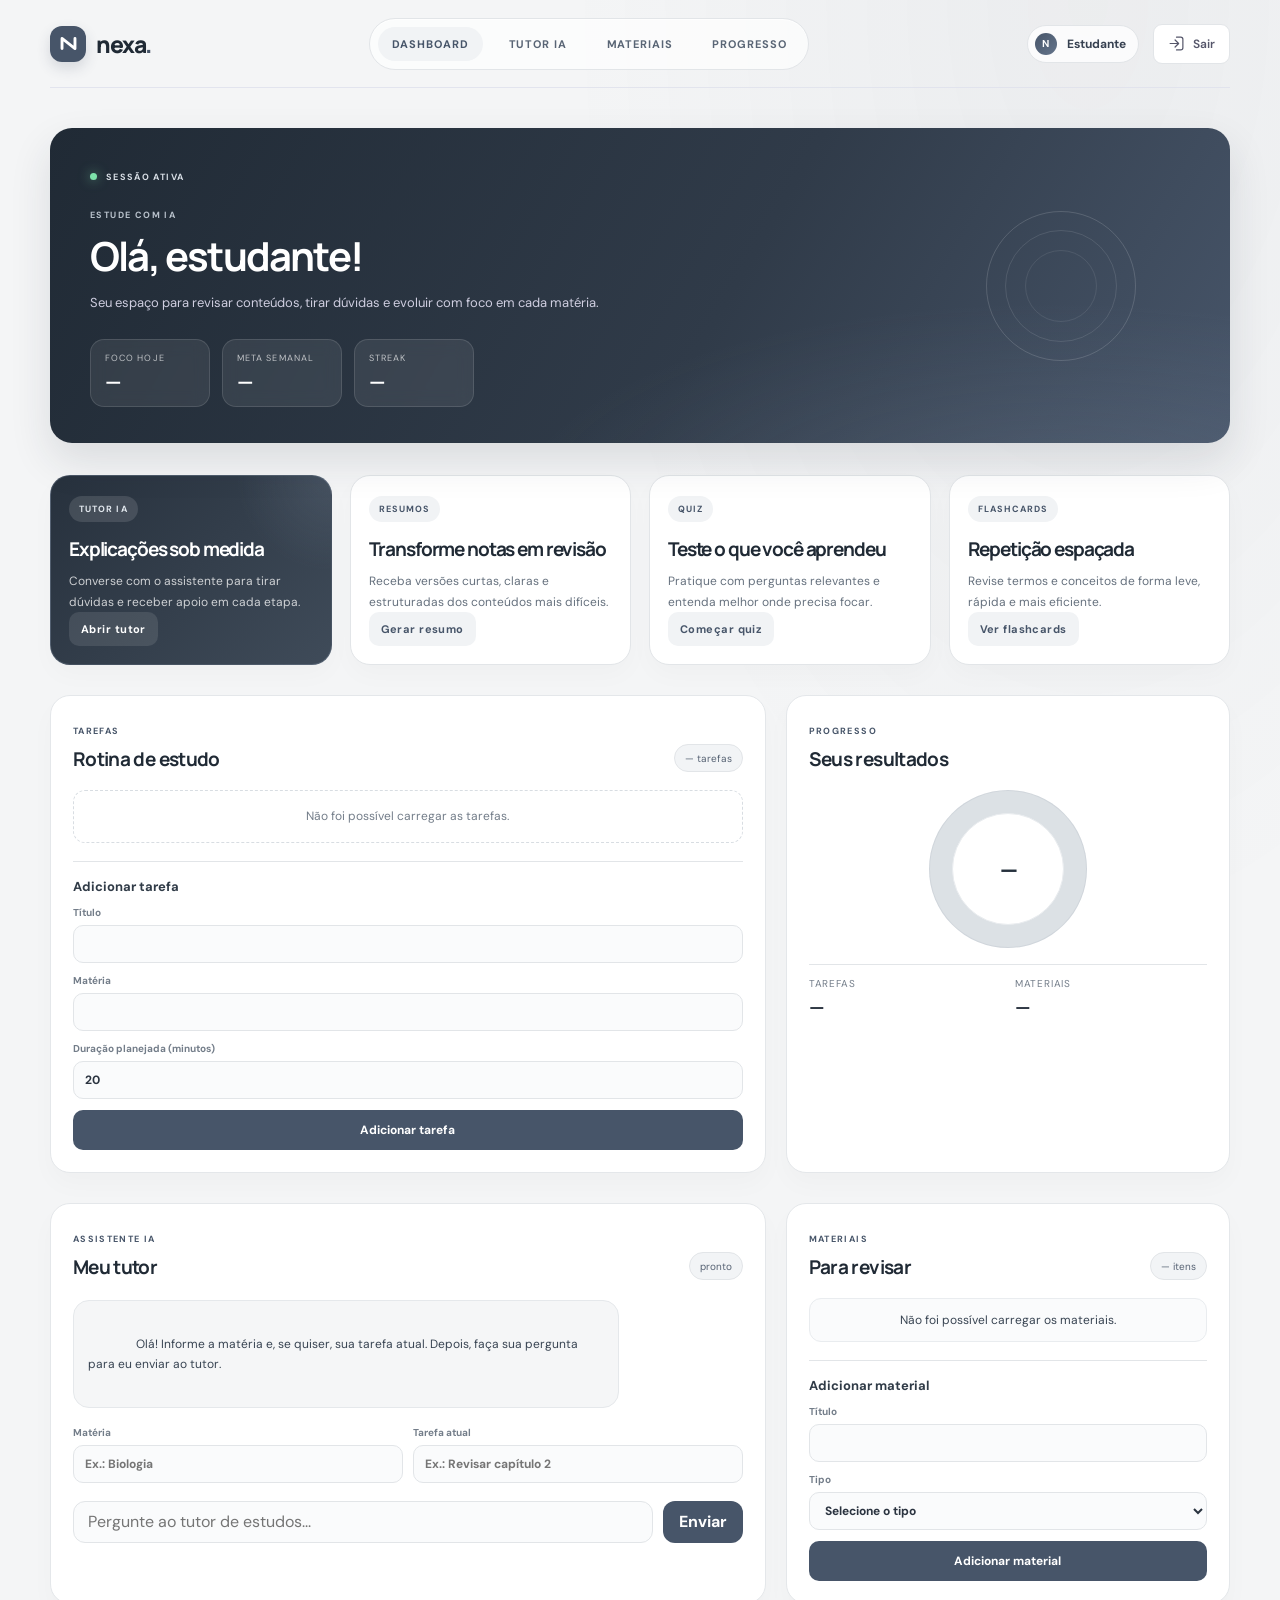
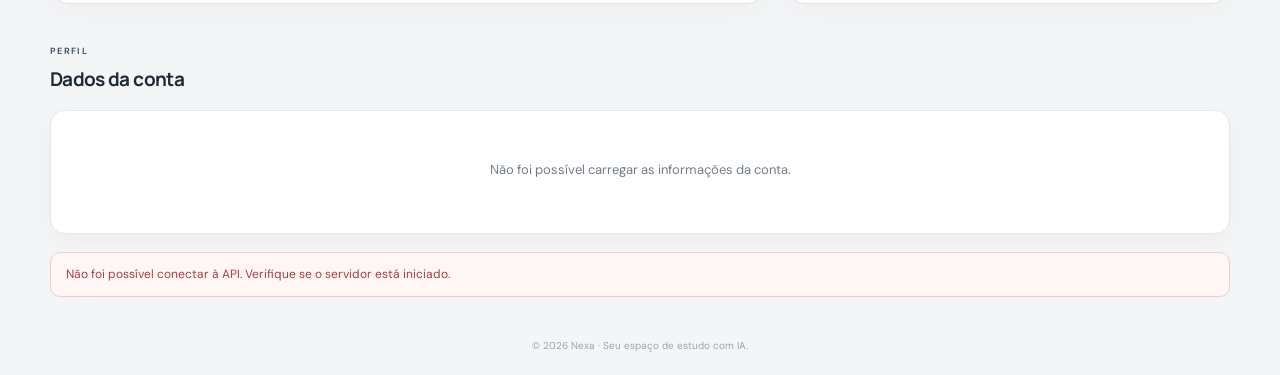
==== commit e046c9f4: "Implementação total da feature do Overview no back-end" ====
--- a/page/dashboard.html
+++ b/page/dashboard.html
@@ -157,7 +157,6 @@
                 <span id="progress-value">—</span>
               </div>
             </div>
-
             <div class="progress-meta">
               <div>
                 <span class="meta-label">Tarefas</span>
--- a/page/style/dashboard.css
+++ b/page/style/dashboard.css
@@ -475,7 +475,7 @@
 
 .plan-item {
   display: grid;
-  grid-template-columns: auto 1fr auto;
+  grid-template-columns: auto minmax(0, 1fr) auto auto;
   align-items: center;
   gap: 14px;
   padding: 14px 12px;
@@ -537,6 +537,28 @@
 .plan-state.upcoming {
   background: #f0f2f4;
   color: #586575;
+}
+
+.delete-study-button {
+  min-height: 30px;
+  padding: 0 10px;
+  border: 1px solid #e3d2d2;
+  border-radius: 9px;
+  color: #9a4545;
+  background: #fffafa;
+  font-size: 10px;
+  font-weight: 700;
+  transition: background 150ms ease, border-color 150ms ease;
+}
+
+.delete-study-button:hover:not(:disabled) {
+  border-color: #d9b6b6;
+  background: #fff1f1;
+}
+
+.delete-study-button:disabled {
+  cursor: wait;
+  opacity: 0.6;
 }
 
 .progress-ring {
@@ -707,9 +729,19 @@
   line-height: 1.5;
 }
 
+.material-list .list-empty-state {
+  display: block;
+}
+
 .material-copy {
   display: grid;
+  min-width: 0;
   gap: 3px;
+}
+
+.material-list .delete-study-button {
+  flex: 0 0 auto;
+  margin-left: auto;
 }
 
 .material-copy small {
@@ -1012,7 +1044,7 @@
   }
 
   .plan-item {
-    grid-template-columns: auto 1fr;
+    grid-template-columns: auto minmax(0, 1fr) auto;
   }
 
   .plan-state {
@@ -1020,4 +1052,9 @@
     justify-self: start;
     margin-left: 0;
   }
-}
+
+  .plan-item .delete-study-button {
+    grid-column: 3 / 4;
+    grid-row: 1 / 3;
+  }
+}
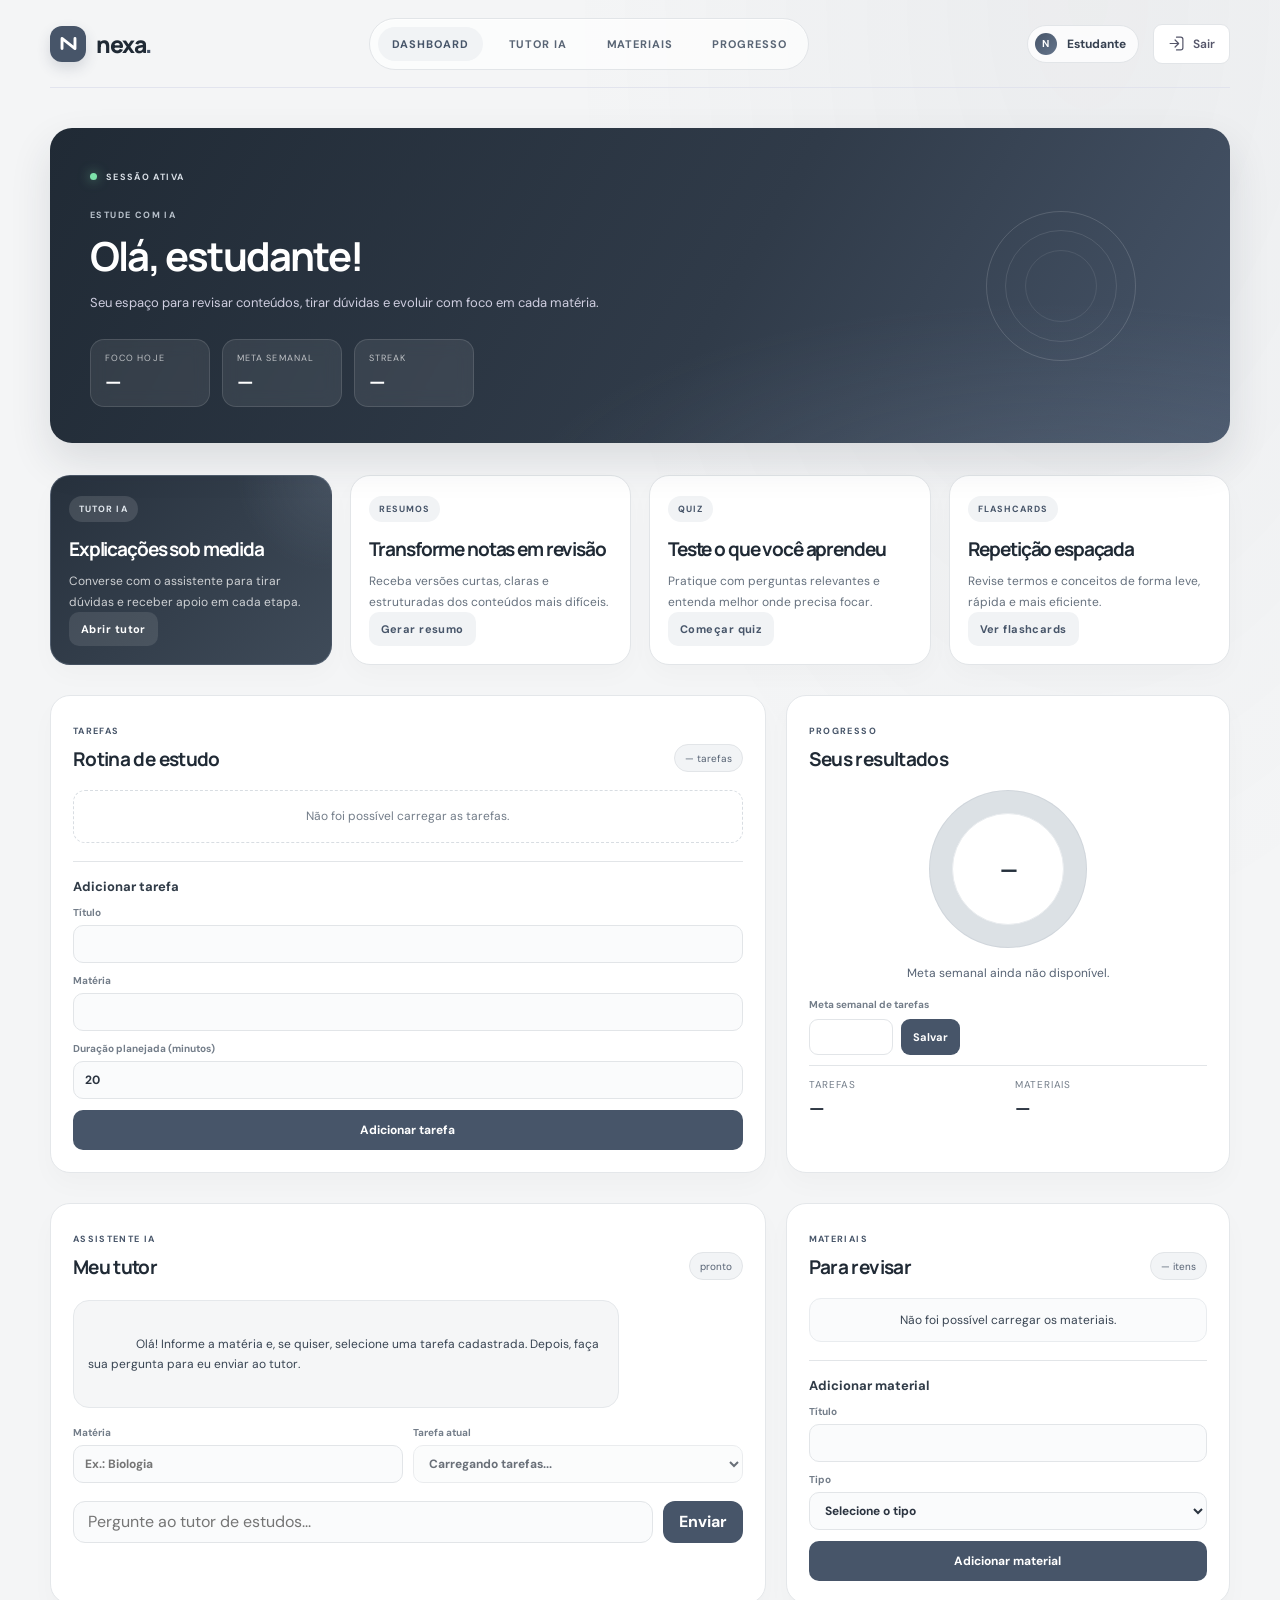
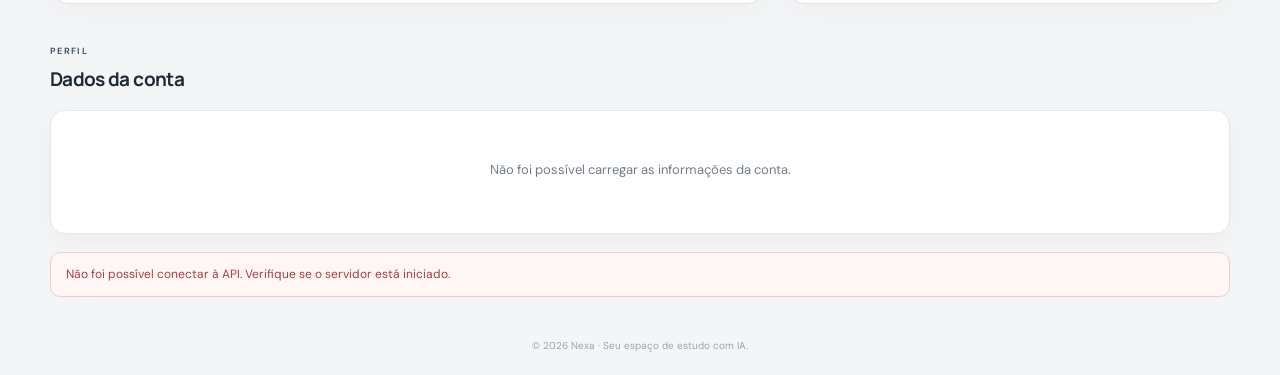
==== commit 4cb8c541: "Implementação do overview no front-end" ====
--- a/page/dashboard.html
+++ b/page/dashboard.html
@@ -157,6 +157,14 @@
                 <span id="progress-value">—</span>
               </div>
             </div>
+            <p class="weekly-goal-summary" id="weekly-goal-summary">Meta semanal ainda não disponível.</p>
+            <form class="goal-form" id="weekly-goal-form">
+              <label for="weekly-goal-input">Meta semanal de tarefas</label>
+              <div class="goal-form-controls">
+                <input id="weekly-goal-input" name="weeklyGoal" type="number" min="1" required />
+                <button type="submit">Salvar</button>
+              </div>
+            </form>
             <div class="progress-meta">
               <div>
                 <span class="meta-label">Tarefas</span>
@@ -182,7 +190,7 @@
 
             <div class="chat-thread" id="chat-thread" aria-live="polite">
               <div class="message message-bot">
-                Olá! Informe a matéria e, se quiser, sua tarefa atual. Depois, faça sua pergunta para eu enviar ao tutor.
+                Olá! Informe a matéria e, se quiser, selecione uma tarefa cadastrada. Depois, faça sua pergunta para eu enviar ao tutor.
               </div>
             </div>
 
@@ -193,7 +201,9 @@
               </label>
               <label>
                 Tarefa atual
-                <input id="context-task" type="text" placeholder="Ex.: Revisar capítulo 2" autocomplete="off" />
+                <select id="context-task" disabled>
+                  <option value="">Carregando tarefas...</option>
+                </select>
               </label>
             </div>
 
--- a/page/style/dashboard.css
+++ b/page/style/dashboard.css
@@ -475,13 +475,19 @@
 
 .plan-item {
   display: grid;
-  grid-template-columns: auto minmax(0, 1fr) auto auto;
+  grid-template-columns: auto minmax(0, 1fr) auto;
   align-items: center;
   gap: 14px;
   padding: 14px 12px;
   border: 1px solid #e9ecef;
   border-radius: 14px;
   background: #fafbfc;
+}
+
+.plan-actions {
+  display: flex;
+  align-items: center;
+  gap: 7px;
 }
 
 .plan-index {
@@ -551,6 +557,26 @@
   transition: background 150ms ease, border-color 150ms ease;
 }
 
+.task-status-button {
+  min-height: 30px;
+  padding: 0 10px;
+  border: 1px solid #c9e0d2;
+  border-radius: 9px;
+  color: #28764a;
+  background: #f4fbf6;
+  font-size: 10px;
+  font-weight: 700;
+}
+
+.task-status-button:hover:not(:disabled) {
+  background: var(--success-soft);
+}
+
+.task-status-button:disabled {
+  cursor: wait;
+  opacity: 0.6;
+}
+
 .delete-study-button:hover:not(:disabled) {
   border-color: #d9b6b6;
   background: #fff1f1;
@@ -570,6 +596,57 @@
   border-radius: 50%;
   background: conic-gradient(#dce1e5 0 100%);
   box-shadow: inset 0 0 0 1px rgba(71, 85, 105, 0.08);
+}
+
+.weekly-goal-summary {
+  margin: 0;
+  color: #566273;
+  font-size: 12px;
+  line-height: 1.5;
+  text-align: center;
+}
+
+.goal-form {
+  display: grid;
+  gap: 8px;
+  margin-top: 16px;
+}
+
+.goal-form label {
+  color: var(--muted);
+  font-size: 10px;
+  font-weight: 700;
+}
+
+.goal-form-controls {
+  display: flex;
+  gap: 8px;
+}
+
+.goal-form-controls input {
+  width: 84px;
+  min-height: 36px;
+  padding: 0 10px;
+  border: 1px solid var(--line);
+  border-radius: 9px;
+  color: #303b47;
+  background: #fff;
+}
+
+.goal-form-controls button {
+  min-height: 36px;
+  padding: 0 12px;
+  border: 0;
+  border-radius: 9px;
+  color: #fff;
+  background: var(--accent);
+  font-size: 11px;
+  font-weight: 700;
+}
+
+.goal-form-controls button:disabled {
+  cursor: wait;
+  opacity: 0.65;
 }
 
 .ring-core {
@@ -665,7 +742,8 @@
   font-weight: 700;
 }
 
-.chat-context input {
+.chat-context input,
+.chat-context select {
   min-width: 0;
   min-height: 38px;
   padding: 0 11px;
@@ -673,6 +751,7 @@
   border-radius: 10px;
   background: #fafbfc;
   color: #2b3440;
+  font: inherit;
   font-size: 12px;
 }
 
@@ -1047,14 +1126,9 @@
     grid-template-columns: auto minmax(0, 1fr) auto;
   }
 
-  .plan-state {
+  .plan-actions {
     grid-column: 2 / 3;
     justify-self: start;
-    margin-left: 0;
-  }
-
-  .plan-item .delete-study-button {
-    grid-column: 3 / 4;
-    grid-row: 1 / 3;
-  }
-}
+    flex-wrap: wrap;
+  }
+}
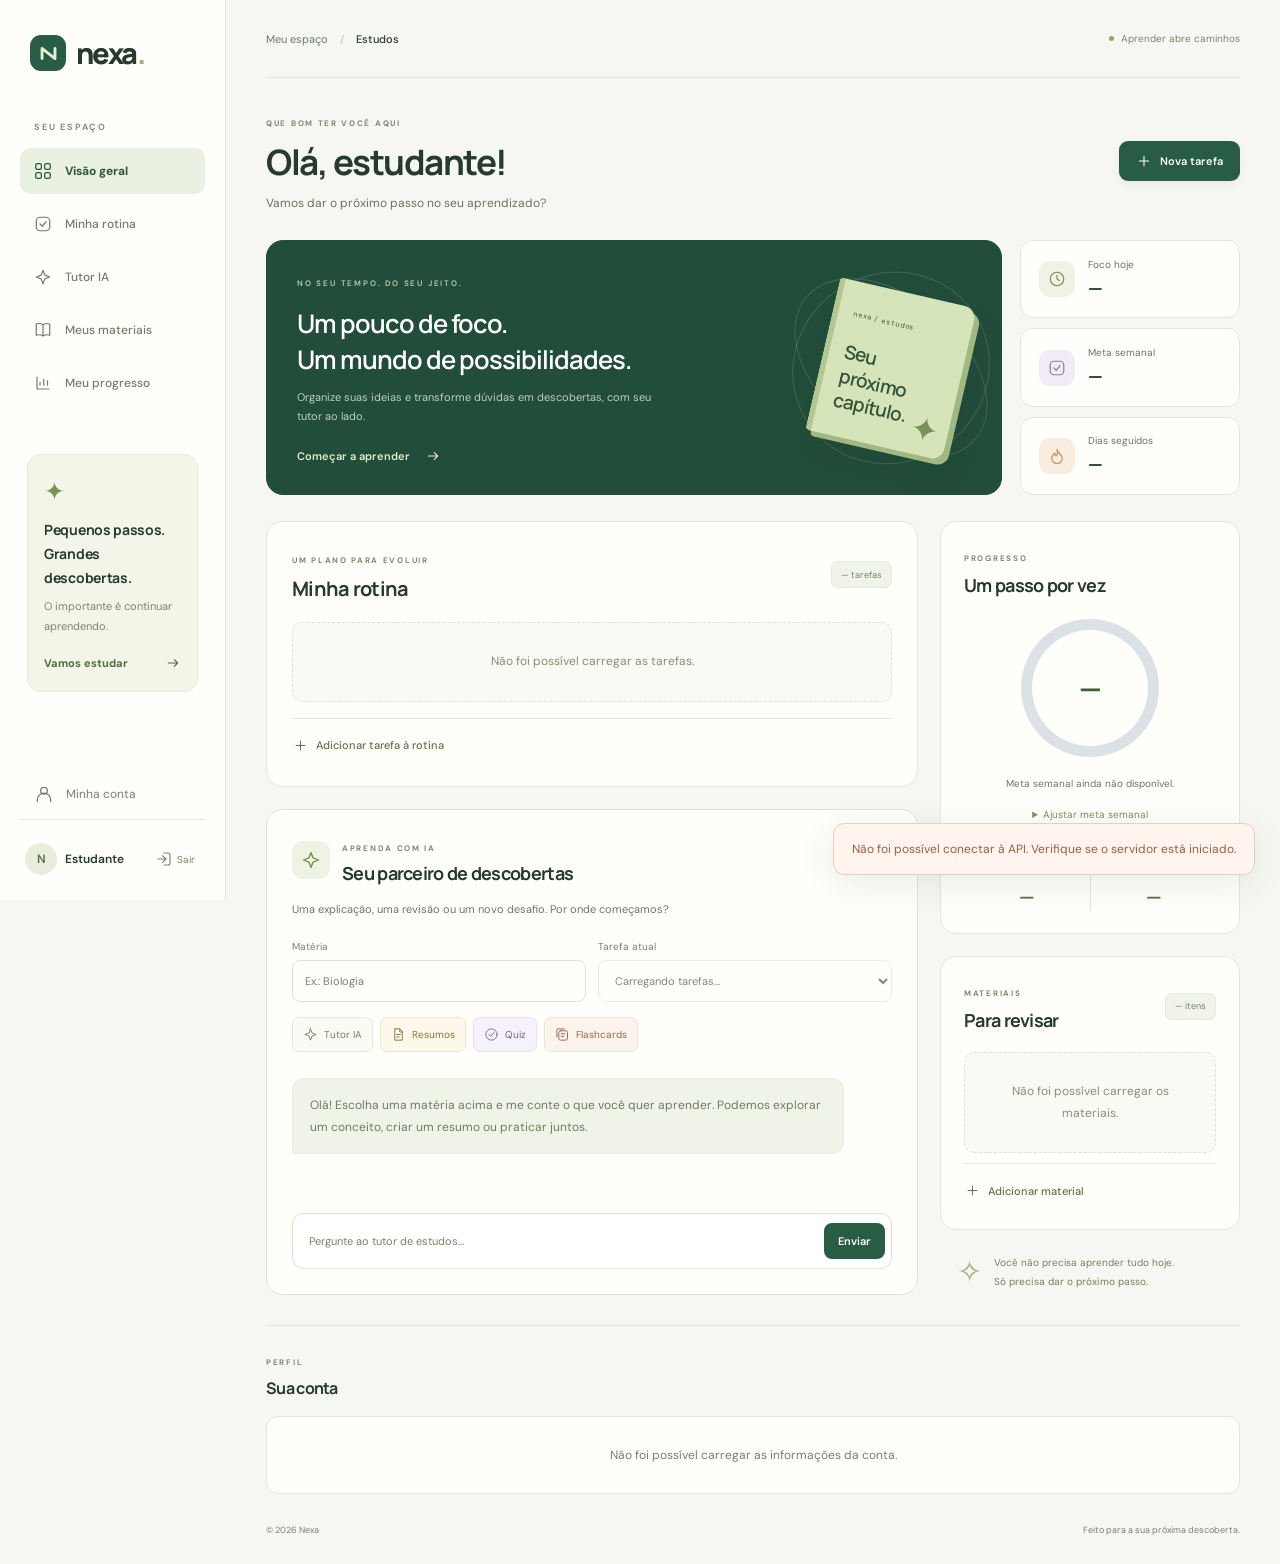
==== commit ba740d86: "Reformulação do front-end para deixar mais estético" ====
--- a/page/dashboard.html
+++ b/page/dashboard.html
@@ -1,298 +1,231 @@
 <!doctype html>
 <html lang="pt-BR">
-  <head>
-    <meta charset="UTF-8" />
-    <meta name="viewport" content="width=device-width, initial-scale=1.0" />
-    <meta name="theme-color" content="#f4f5f6" />
-    <meta name="description" content="Seu espaço de estudos com IA no Nexa." />
-    <title>Dashboard · Nexa</title>
-    <link rel="preconnect" href="https://fonts.googleapis.com" />
-    <link rel="preconnect" href="https://fonts.gstatic.com" crossorigin />
-    <link
-      href="https://fonts.googleapis.com/css2?family=DM+Sans:wght@400;500;600;700&family=Manrope:wght@400;500;600;700;800&display=swap"
-      rel="stylesheet"
-    />
-    <link rel="stylesheet" href="./style/dashboard.css" />
-    <script src="./scripts/api.js" defer></script>
-    <script src="./scripts/dashboard.js" defer></script>
-  </head>
-  <body>
-    <div class="dashboard-layout">
-      <header class="topbar">
-        <a class="brand" href="./dashboard.html" aria-label="Nexa, dashboard">
-          <span class="brand-mark" aria-hidden="true">
-            <svg viewBox="0 0 32 32" fill="none">
-              <path d="M7 23V9l18 14V9" stroke="currentColor" stroke-width="4" stroke-linecap="round" stroke-linejoin="round" />
-            </svg>
-          </span>
-          <span>nexa<span class="brand-period">.</span></span>
-        </a>
+<head>
+<meta charset="utf-8"/>
+<meta content="width=device-width, initial-scale=1.0" name="viewport"/>
+<meta content="#f6f7f2" name="theme-color"/>
+<meta content="Seu espaço de estudos com IA no Nexa." name="description"/>
+<title>Dashboard · Nexa</title>
+<link href="https://fonts.googleapis.com" rel="preconnect"/>
+<link crossorigin="" href="https://fonts.gstatic.com" rel="preconnect"/>
+<link href="https://fonts.googleapis.com/css2?family=DM+Sans:wght@400;500;600;700&amp;family=Manrope:wght@400;500;600;700;800&amp;display=swap" rel="stylesheet"/>
+<link href="./style/dashboard.css" rel="stylesheet"/>
 
-        <nav class="top-nav" aria-label="Navegação principal">
-          <a class="nav-link is-active" href="#dashboard" aria-current="page">Dashboard</a>
-          <a class="nav-link" href="#tutor">Tutor IA</a>
-          <a class="nav-link" href="#materials">Materiais</a>
-          <a class="nav-link" href="#progress">Progresso</a>
-        </nav>
-
-        <div class="user-menu" aria-label="Menu do usuário">
-          <div class="avatar-pill">
-            <span class="avatar-dot" id="avatar-initial">N</span>
-            <span id="avatar-username">Estudante</span>
-          </div>
-          <button class="logout-button" id="logout-button" type="button">
-            <svg viewBox="0 0 24 24" fill="none" aria-hidden="true">
-              <path d="M10 17l5-5-5-5m5 5H3m9-9h6a3 3 0 0 1 3 3v12a3 3 0 0 1-3 3h-6" stroke="currentColor" stroke-width="1.7" stroke-linecap="round" stroke-linejoin="round" />
-            </svg>
+<script defer="" src="./scripts/api.js"></script>
+<script defer src="./scripts/materials.js"></script>
+<script defer="" src="./scripts/dashboard.js"></script>
+</head>
+<body class="workspace-page">
+  <a class="skip-link" href="#main-content">Pular para o conteúdo</a>
+  <div class="dashboard-layout">
+    <aside class="sidebar" aria-label="Menu do espaço de estudos">
+      <a aria-label="Nexa, dashboard" class="brand" href="./dashboard.html">
+<span aria-hidden="true" class="brand-mark">
+<svg fill="none" viewbox="0 0 32 32">
+<path d="M7 23V9l18 14V9" stroke="currentColor" stroke-linecap="round" stroke-linejoin="round" stroke-width="4"></path>
+</svg>
+</span>
+<span>nexa<span class="brand-period">.</span></span>
+</a>
+      <div class="sidebar-caption">SEU ESPAÇO</div>
+      <nav class="top-nav" aria-label="Navegação principal"><a class="nav-link is-active" href="#dashboard" aria-current="page"><svg viewBox="0 0 24 24" fill="none" stroke="currentColor" stroke-width="1.6" stroke-linecap="round" stroke-linejoin="round" aria-hidden="true"><rect x="3" y="3" width="7" height="7" rx="2"/><rect x="14" y="3" width="7" height="7" rx="2"/><rect x="3" y="14" width="7" height="7" rx="2"/><rect x="14" y="14" width="7" height="7" rx="2"/></svg><span>Visão geral</span></a><a class="nav-link" href="#routine"><svg viewBox="0 0 24 24" fill="none" stroke="currentColor" stroke-width="1.6" stroke-linecap="round" stroke-linejoin="round" aria-hidden="true"><rect x="3" y="3" width="18" height="18" rx="5"/><path d="m8 12 3 3 5-6"/></svg><span>Minha rotina</span></a><a class="nav-link" href="#tutor"><svg viewBox="0 0 24 24" fill="none" stroke="currentColor" stroke-width="1.6" stroke-linecap="round" stroke-linejoin="round" aria-hidden="true"><path d="m12 3 2.5 6.5L21 12l-6.5 2.5L12 21l-2.5-6.5L3 12l6.5-2.5Z"/></svg><span>Tutor IA</span></a><a class="nav-link" href="#materials"><svg viewBox="0 0 24 24" fill="none" stroke="currentColor" stroke-width="1.6" stroke-linecap="round" stroke-linejoin="round" aria-hidden="true"><path d="M12 5c-3-2-6-2-9-1v15c3-1 6-1 9 1 3-2 6-2 9-1V4c-3-1-6-1-9 1Zm0 0v15"/></svg><span>Meus materiais</span></a><a class="nav-link" href="#progress"><svg viewBox="0 0 24 24" fill="none" stroke="currentColor" stroke-width="1.6" stroke-linecap="round" stroke-linejoin="round" aria-hidden="true"><path d="M4 4v16h16M8 15v-4m5 4V7m5 8v-6"/></svg><span>Meu progresso</span></a></nav>
+      <div class="sidebar-note"><span aria-hidden="true">✦</span><strong>Pequenos passos.<br>Grandes descobertas.</strong><p>O importante é continuar aprendendo.</p><a href="#tutor">Vamos estudar <svg viewBox="0 0 24 24" fill="none" stroke="currentColor" stroke-width="1.6" stroke-linecap="round" stroke-linejoin="round" aria-hidden="true"><path d="M5 12h14m-5-5 5 5-5 5"/></svg></a></div>
+      <div class="sidebar-bottom"><a class="account-link" href="#account"><svg viewBox="0 0 24 24" fill="none" stroke="currentColor" stroke-width="1.6" stroke-linecap="round" stroke-linejoin="round" aria-hidden="true"><circle cx="12" cy="8" r="4"/><path d="M4 21v-2a8 8 0 0 1 16 0v2"/></svg> Minha conta</a><div aria-label="Menu do usuário" class="user-menu">
+<div class="avatar-pill">
+<span class="avatar-dot" id="avatar-initial">N</span>
+<span id="avatar-username">Estudante</span>
+</div>
+<button class="logout-button" id="logout-button" type="button">
+<svg aria-hidden="true" fill="none" viewbox="0 0 24 24">
+<path d="M10 17l5-5-5-5m5 5H3m9-9h6a3 3 0 0 1 3 3v12a3 3 0 0 1-3 3h-6" stroke="currentColor" stroke-linecap="round" stroke-linejoin="round" stroke-width="1.7"></path>
+</svg>
             Sair
           </button>
-        </div>
-      </header>
-
-      <main class="dashboard-main">
-        <section class="welcome-card" id="dashboard" aria-labelledby="welcome-title">
-          <div class="welcome-copy">
-            <span class="eyebrow"><span class="status-dot"></span> SESSÃO ATIVA</span>
-            <p class="greeting">ESTUDE COM IA</p>
-            <h1 id="welcome-title">Olá, estudante!</h1>
-            <p class="welcome-description">
-              Seu espaço para revisar conteúdos, tirar dúvidas e evoluir com foco em cada matéria.
-            </p>
-          </div>
-
-          <div class="hero-stats" aria-label="Resumo do seu estudo">
-            <div class="stat-pill">
-              <span class="stat-label">Foco hoje</span>
-              <strong id="focus-today-value">—</strong>
+</div></div>
+    </aside>
+    <div class="workspace-shell">
+      <header class="workspace-topbar"><div><span class="breadcrumb">Meu espaço</span><span class="breadcrumb-divider">/</span><strong>Estudos</strong></div><span class="workspace-label"><span></span> Aprender abre caminhos</span></header>
+      <main class="dashboard-main" id="main-content">
+        <section class="overview" id="dashboard" aria-labelledby="welcome-title">
+          <div class="page-heading"><div><span class="section-kicker">QUE BOM TER VOCÊ AQUI</span><h1 id="welcome-title">Olá, estudante!</h1><p>Vamos dar o próximo passo no seu aprendizado?</p></div><a class="new-task-button" href="#task-entry" data-open-entry="task-entry"><svg viewBox="0 0 24 24" fill="none" stroke="currentColor" stroke-width="1.6" stroke-linecap="round" stroke-linejoin="round" aria-hidden="true"><path d="M12 5v14M5 12h14"/></svg> Nova tarefa</a></div>
+          <div class="overview-grid">
+            <div class="welcome-card">
+              <div class="welcome-copy"><span class="eyebrow">NO SEU TEMPO. DO SEU JEITO.</span><h2>Um pouco de foco.<br>Um mundo de possibilidades.</h2><p>Organize suas ideias e transforme dúvidas em descobertas, com seu tutor ao lado.</p><a class="hero-link" href="#tutor">Começar a aprender <svg viewBox="0 0 24 24" fill="none" stroke="currentColor" stroke-width="1.6" stroke-linecap="round" stroke-linejoin="round" aria-hidden="true"><path d="M5 12h14m-5-5 5 5-5 5"/></svg></a></div>
+              <div class="welcome-decoration" aria-hidden="true"><div class="hero-orbit"></div><div class="hero-orbit second"></div><div class="hero-book"><span>nexa / estudos</span><strong>Seu próximo<br>capítulo.</strong><i>✦</i></div></div>
             </div>
-            <div class="stat-pill">
-              <span class="stat-label">Meta semanal</span>
-              <strong id="weekly-goal-value">—</strong>
-            </div>
-            <div class="stat-pill">
-              <span class="stat-label">Streak</span>
-              <strong id="streak-value">—</strong>
-            </div>
-          </div>
-
-          <div class="welcome-decoration" aria-hidden="true">
-            <span></span><span></span><span></span>
-          </div>
-        </section>
-
-        <section class="feature-grid" aria-label="Ferramentas do Nexa">
-          <article class="feature-card primary">
-            <span class="feature-tag">Tutor IA</span>
-            <h3>Explicações sob medida</h3>
-            <p>Converse com o assistente para tirar dúvidas e receber apoio em cada etapa.</p>
-            <button type="button" data-action="tutor">Abrir tutor</button>
-          </article>
-
-          <article class="feature-card">
-            <span class="feature-tag">Resumos</span>
-            <h3>Transforme notas em revisão</h3>
-            <p>Receba versões curtas, claras e estruturadas dos conteúdos mais difíceis.</p>
-            <button type="button" data-action="resumo">Gerar resumo</button>
-          </article>
-
-          <article class="feature-card">
-            <span class="feature-tag">Quiz</span>
-            <h3>Teste o que você aprendeu</h3>
-            <p>Pratique com perguntas relevantes e entenda melhor onde precisa focar.</p>
-            <button type="button" data-action="quiz">Começar quiz</button>
-          </article>
-
-          <article class="feature-card">
-            <span class="feature-tag">Flashcards</span>
-            <h3>Repetição espaçada</h3>
-            <p>Revise termos e conceitos de forma leve, rápida e mais eficiente.</p>
-            <button type="button" data-action="flashcards">Ver flashcards</button>
-          </article>
-        </section>
-
-        <section class="content-grid" aria-label="Plano de estudo e progresso">
-          <div class="panel">
-            <div class="section-heading">
-              <div>
-                <span class="section-kicker">TAREFAS</span>
-                <h2>Rotina de estudo</h2>
-              </div>
-              <span class="method-badge" id="task-count">Carregando...</span>
-            </div>
-
-            <ul class="study-plan" id="study-plan" aria-label="Lista de tarefas de estudo" aria-live="polite">
-              <li class="list-empty-state">
-                Carregando tarefas...
-              </li>
-            </ul>
-
-            <form class="study-entry-form" id="task-form">
-              <h3>Adicionar tarefa</h3>
-              <label>
-                Título
-                <input id="task-title" name="title" type="text" maxlength="120" required />
-              </label>
-              <label>
-                Matéria
-                <input id="task-subject" name="subject" type="text" maxlength="80" required />
-              </label>
-              <label>
-                Duração planejada (minutos)
-                <input id="task-duration" name="durationMinutes" type="number" min="1" max="1440" value="20" required />
-              </label>
-              <button type="submit" id="task-submit">Adicionar tarefa</button>
-            </form>
-          </div>
-
-          <aside class="panel" id="progress">
-            <div class="section-heading compact">
-              <div>
-                <span class="section-kicker">PROGRESSO</span>
-                <h2>Seus resultados</h2>
-              </div>
-            </div>
-
-            <div class="progress-ring" id="progress-ring" aria-label="Progresso ainda não disponível">
-              <div class="ring-core">
-                <span id="progress-value">—</span>
-              </div>
-            </div>
-            <p class="weekly-goal-summary" id="weekly-goal-summary">Meta semanal ainda não disponível.</p>
-            <form class="goal-form" id="weekly-goal-form">
-              <label for="weekly-goal-input">Meta semanal de tarefas</label>
-              <div class="goal-form-controls">
-                <input id="weekly-goal-input" name="weeklyGoal" type="number" min="1" required />
-                <button type="submit">Salvar</button>
-              </div>
-            </form>
-            <div class="progress-meta">
-              <div>
-                <span class="meta-label">Tarefas</span>
-                <strong id="progress-task-count">—</strong>
-              </div>
-              <div>
-                <span class="meta-label">Materiais</span>
-                <strong id="progress-material-count">—</strong>
-              </div>
-            </div>
-          </aside>
-        </section>
-
-        <section class="lower-grid" aria-label="Assistente IA e materiais">
-          <div class="panel ai-panel" id="tutor">
-            <div class="section-heading">
-              <div>
-                <span class="section-kicker">ASSISTENTE IA</span>
-                <h2>Meu tutor</h2>
-              </div>
-              <span class="method-badge" id="tutor-status">pronto</span>
-            </div>
-
-            <div class="chat-thread" id="chat-thread" aria-live="polite">
-              <div class="message message-bot">
-                Olá! Informe a matéria e, se quiser, selecione uma tarefa cadastrada. Depois, faça sua pergunta para eu enviar ao tutor.
-              </div>
-            </div>
-
-            <div class="chat-context">
-              <label>
-                Matéria
-                <input id="context-subject" type="text" placeholder="Ex.: Biologia" autocomplete="off" />
-              </label>
-              <label>
-                Tarefa atual
-                <select id="context-task" disabled>
-                  <option value="">Carregando tarefas...</option>
-                </select>
-              </label>
-            </div>
-
-            <form class="prompt-box" id="chat-form">
-              <input id="chat-input" type="text" placeholder="Pergunte ao tutor de estudos..." aria-label="Pergunte ao tutor" autocomplete="off" />
-              <button id="chat-send" type="submit">Enviar</button>
-            </form>
-          </div>
-
-          <div class="panel material-panel" id="materials">
-            <div class="section-heading">
-              <div>
-                <span class="section-kicker">MATERIAIS</span>
-                <h2>Para revisar</h2>
-              </div>
-              <span class="method-badge" id="material-count">Carregando...</span>
-            </div>
-
-            <ul class="material-list" id="material-list" aria-label="Materiais de estudo" aria-live="polite">
-              <li class="list-empty-state">
-                Carregando materiais...
-              </li>
-            </ul>
-
-            <form class="study-entry-form" id="material-form">
-              <h3>Adicionar material</h3>
-              <label>
-                Título
-                <input id="material-title" name="title" type="text" maxlength="120" required />
-              </label>
-              <label>
-                Tipo
-                <select id="material-type" name="type" required>
-                  <option value="">Selecione o tipo</option>
-                  <option value="Resumo">Resumo</option>
-                  <option value="Anotações">Anotações</option>
-                  <option value="PDF">PDF</option>
-                  <option value="Link">Link</option>
-                  <option value="Outro">Outro</option>
-                </select>
-              </label>
-              <button type="submit" id="material-submit">Adicionar material</button>
-            </form>
-          </div>
-        </section>
-
-        <section class="account-section" aria-labelledby="account-title">
-          <div class="section-heading">
-            <div>
-              <span class="section-kicker">PERFIL</span>
-              <h2 id="account-title">Dados da conta</h2>
-            </div>
-          </div>
-
-          <div class="account-card" id="account-card" aria-live="polite">
-            <p class="loading-message" id="loading-message">Carregando suas informações...</p>
-            <div class="account-details" id="account-details" hidden>
-              <article class="detail-item">
-                <span class="detail-icon user-icon" aria-hidden="true">
-                  <svg viewBox="0 0 24 24" fill="none">
-                    <circle cx="12" cy="8" r="3.5" stroke="currentColor" stroke-width="1.7" />
-                    <path d="M5 20c.6-3.2 3.1-5 7-5s6.4 1.8 7 5" stroke="currentColor" stroke-width="1.7" stroke-linecap="round" />
-                  </svg>
-                </span>
-                <span class="detail-copy">
-                  <span class="detail-label">Nome de usuário</span>
-                  <strong id="account-username">—</strong>
-                </span>
-              </article>
-              <article class="detail-item">
-                <span class="detail-icon email-icon" aria-hidden="true">
-                  <svg viewBox="0 0 24 24" fill="none">
-                    <rect x="3.5" y="5" width="17" height="14" rx="2" stroke="currentColor" stroke-width="1.7" />
-                    <path d="m4.5 7 7.5 6 7.5-6" stroke="currentColor" stroke-width="1.7" stroke-linecap="round" stroke-linejoin="round" />
-                  </svg>
-                </span>
-                <span class="detail-copy">
-                  <span class="detail-label">E-mail</span>
-                  <strong id="account-email">—</strong>
-                </span>
-              </article>
+            <div class="hero-stats" aria-label="Resumo do seu estudo">
+              <div class="stat-pill"><span class="stat-icon"><svg viewBox="0 0 24 24" fill="none" stroke="currentColor" stroke-width="1.6" stroke-linecap="round" stroke-linejoin="round" aria-hidden="true"><circle cx="12" cy="12" r="9"/><path d="M12 7v5l3 2"/></svg></span><div><span class="stat-label">Foco hoje</span><strong id="focus-today-value">—</strong></div></div>
+              <div class="stat-pill"><span class="stat-icon"><svg viewBox="0 0 24 24" fill="none" stroke="currentColor" stroke-width="1.6" stroke-linecap="round" stroke-linejoin="round" aria-hidden="true"><rect x="3" y="3" width="18" height="18" rx="5"/><path d="m8 12 3 3 5-6"/></svg></span><div><span class="stat-label">Meta semanal</span><strong id="weekly-goal-value">—</strong></div></div>
+              <div class="stat-pill"><span class="stat-icon"><svg viewBox="0 0 24 24" fill="none" stroke="currentColor" stroke-width="1.6" stroke-linecap="round" stroke-linejoin="round" aria-hidden="true"><path d="M12 3c1 6 7 7 7 12a7 7 0 0 1-14 0c0-3 2-5 4-7 0 3 1 4 2 4 2-3 2-6 1-9Z"/></svg></span><div><span class="stat-label">Dias seguidos</span><strong id="streak-value">—</strong></div></div>
             </div>
           </div>
         </section>
-
+        <div class="study-workspace">
+          <div class="study-primary">
+            <section class="panel routine-panel" id="routine" aria-labelledby="routine-title">
+              <div class="section-heading"><div><span class="section-kicker">UM PLANO PARA EVOLUIR</span><h2 id="routine-title">Minha rotina</h2></div><span class="method-badge" id="task-count">Carregando...</span></div>
+              <ul aria-label="Lista de tarefas de estudo" aria-live="polite" class="study-plan" id="study-plan">
+<li class="list-empty-state">
+                Carregando tarefas...
+              </li>
+</ul>
+              <details class="entry-disclosure" id="task-entry"><summary><svg viewBox="0 0 24 24" fill="none" stroke="currentColor" stroke-width="1.6" stroke-linecap="round" stroke-linejoin="round" aria-hidden="true"><path d="M12 5v14M5 12h14"/></svg> Adicionar tarefa à rotina</summary><form class="study-entry-form" id="task-form">
+<h3>Adicionar tarefa</h3>
+<label>
+                Título
+                <input id="task-title" maxlength="120" name="title" placeholder="Ex.: Revisar divisão celular" required="" type="text"/>
+</label>
+<label>
+                Matéria
+                <input id="task-subject" maxlength="80" name="subject" placeholder="Ex.: Biologia" required="" type="text"/>
+</label>
+<label>
+                Duração planejada (minutos)
+                <input id="task-duration" max="1440" min="1" name="durationMinutes" required="" type="number" value="20"/>
+</label>
+<button id="task-submit" type="submit">Adicionar tarefa</button>
+</form></details>
+            </section>
+            <section class="panel ai-panel" id="tutor" aria-labelledby="tutor-title">
+              <div class="section-heading"><div class="tutor-heading"><span class="tutor-symbol"><svg viewBox="0 0 24 24" fill="none" stroke="currentColor" stroke-width="1.6" stroke-linecap="round" stroke-linejoin="round" aria-hidden="true"><path d="m12 3 2.5 6.5L21 12l-6.5 2.5L12 21l-2.5-6.5L3 12l6.5-2.5Z"/></svg></span><div><span class="section-kicker">APRENDA COM IA</span><h2 id="tutor-title">Seu parceiro de descobertas</h2></div></div><span class="method-badge" id="tutor-status">pronto</span></div>
+              <p class="panel-description">Uma explicação, uma revisão ou um novo desafio. Por onde começamos?</p>
+              <div class="chat-context">
+<label>
+                Matéria
+                <input autocomplete="off" id="context-subject" placeholder="Ex.: Biologia" type="text"/>
+</label>
+<label>
+                Tarefa atual
+                <select disabled="" id="context-task">
+<option value="">Carregando tarefas...</option>
+</select>
+</label>
+</div>
+              <div class="tool-shortcuts" aria-label="Ferramentas de estudo"><button type="button" class="tool-shortcut tool-tutor" data-action="tutor"><svg fill="none" stroke="currentColor" stroke-linecap="round" stroke-linejoin="round" stroke-width="1.5" viewbox="0 0 24 24"><path d="m12 3 2.5 6.5L21 12l-6.5 2.5L12 21l-2.5-6.5L3 12l6.5-2.5Z"></path></svg><span>Tutor IA</span></button><button type="button" class="tool-shortcut tool-resumo" data-action="resumo"><svg fill="none" stroke="currentColor" stroke-linecap="round" stroke-linejoin="round" stroke-width="1.5" viewbox="0 0 24 24"><path d="M7 3h7l4 4v14H6V3h1Zm7 0v5h4M9 12h6m-6 4h4"></path></svg><span>Resumos</span></button><button type="button" class="tool-shortcut tool-quiz" data-action="quiz"><svg fill="none" stroke="currentColor" stroke-linecap="round" stroke-linejoin="round" stroke-width="1.5" viewbox="0 0 24 24"><circle cx="12" cy="12" r="9"></circle><path d="m8 12 3 3 5-6"></path></svg><span>Quiz</span></button><button type="button" class="tool-shortcut tool-flashcards" data-action="flashcards"><svg fill="none" stroke="currentColor" stroke-linecap="round" stroke-linejoin="round" stroke-width="1.5" viewbox="0 0 24 24"><rect height="15" rx="3" width="14" x="6" y="6"></rect><path d="M15 3H5a2 2 0 0 0-2 2v11m7-5h6m-6 4h4"></path></svg><span>Flashcards</span></button></div>
+              <div class="chat-thread" id="chat-thread" aria-live="polite"><div class="message message-bot">Olá! Escolha uma matéria acima e me conte o que você quer aprender. Podemos explorar um conceito, criar um resumo ou praticar juntos.</div></div>
+              <form class="prompt-box" id="chat-form">
+<input aria-label="Pergunte ao tutor" autocomplete="off" id="chat-input" placeholder="Pergunte ao tutor de estudos..." type="text"/>
+<button id="chat-send" type="submit">Enviar</button>
+</form>
+            </section>
+          </div>
+          <div class="study-secondary">
+            <aside class="panel" id="progress">
+<div class="section-heading compact">
+<div>
+<span class="section-kicker">PROGRESSO</span>
+<h2>Um passo por vez</h2>
+</div>
+</div>
+<div aria-label="Progresso ainda não disponível" class="progress-ring" id="progress-ring">
+<div class="ring-core">
+<span id="progress-value">—</span>
+</div>
+</div>
+<p class="weekly-goal-summary" id="weekly-goal-summary">Meta semanal ainda não disponível.</p>
+<details class="inline-disclosure"><summary>Ajustar meta semanal</summary><form class="goal-form" id="weekly-goal-form">
+<label for="weekly-goal-input">Meta semanal de tarefas</label>
+<div class="goal-form-controls">
+<input id="weekly-goal-input" min="1" name="weeklyGoal" required="" type="number"/>
+<button type="submit">Salvar</button>
+</div>
+</form></details>
+<div class="progress-meta">
+<div>
+<span class="meta-label">Tarefas</span>
+<strong id="progress-task-count">—</strong>
+</div>
+<div>
+<span class="meta-label">Materiais</span>
+<strong id="progress-material-count">—</strong>
+</div>
+</div>
+</aside>
+            <div class="panel material-panel" id="materials">
+<div class="section-heading">
+<div>
+<span class="section-kicker">MATERIAIS</span>
+<h2>Para revisar</h2>
+</div>
+<span class="method-badge" id="material-count">Carregando...</span>
+</div>
+<ul aria-label="Materiais de estudo" aria-live="polite" class="material-list" id="material-list">
+<li class="list-empty-state">
+                Carregando materiais...
+              </li>
+</ul>
+<details class="entry-disclosure" id="material-entry"><summary><svg viewBox="0 0 24 24" fill="none" stroke="currentColor" stroke-width="1.6" stroke-linecap="round" stroke-linejoin="round" aria-hidden="true"><path d="M12 5v14M5 12h14"/></svg> Adicionar material</summary><form class="study-entry-form" id="material-form">
+<h3>Adicionar material</h3>
+<label>
+                Título
+                <input id="material-title" maxlength="120" name="title" placeholder="Ex.: Anotações do capítulo 3" required="" type="text"/>
+</label>
+<label>
+                Tipo
+                <select id="material-type" name="type" required="">
+<option value="">Selecione o tipo</option>
+<option value="Resumo">Resumo</option>
+<option value="Anotações">Anotações</option>
+<option value="PDF">PDF</option>
+<option value="Link">Link</option>
+<option value="Outro">Outro</option>
+</select>
+</label>
+<div id="material-content-fields"></div>
+<p class="local-material-note">Conteúdo salvo neste navegador. Não é enviado ao servidor.</p>
+<button id="material-submit" type="submit">Adicionar material</button>
+</form></details>
+</div>
+            <div class="study-note"><span aria-hidden="true">✧</span><p>Você não precisa aprender tudo hoje.<br><strong>Só precisa dar o próximo passo.</strong></p></div>
+          </div>
+        </div>
+        <section aria-labelledby="account-title" class="account-section" id="account">
+<div class="section-heading">
+<div>
+<span class="section-kicker">PERFIL</span>
+<h2 id="account-title">Sua conta</h2>
+</div>
+</div>
+<div aria-live="polite" class="account-card" id="account-card">
+<p class="loading-message" id="loading-message">Carregando suas informações...</p>
+<div class="account-details" hidden="" id="account-details">
+<article class="detail-item">
+<span aria-hidden="true" class="detail-icon user-icon">
+<svg fill="none" viewbox="0 0 24 24">
+<circle cx="12" cy="8" r="3.5" stroke="currentColor" stroke-width="1.7"></circle>
+<path d="M5 20c.6-3.2 3.1-5 7-5s6.4 1.8 7 5" stroke="currentColor" stroke-linecap="round" stroke-width="1.7"></path>
+</svg>
+</span>
+<span class="detail-copy">
+<span class="detail-label">Nome de usuário</span>
+<strong id="account-username">—</strong>
+</span>
+</article>
+<article class="detail-item">
+<span aria-hidden="true" class="detail-icon email-icon">
+<svg fill="none" viewbox="0 0 24 24">
+<rect height="14" rx="2" stroke="currentColor" stroke-width="1.7" width="17" x="3.5" y="5"></rect>
+<path d="m4.5 7 7.5 6 7.5-6" stroke="currentColor" stroke-linecap="round" stroke-linejoin="round" stroke-width="1.7"></path>
+</svg>
+</span>
+<span class="detail-copy">
+<span class="detail-label">E-mail</span>
+<strong id="account-email">—</strong>
+</span>
+</article>
+</div>
+</div>
+</section>
         <div class="dashboard-notice" id="dashboard-notice" role="alert" hidden></div>
       </main>
-
-      <footer class="dashboard-footer">© 2026 Nexa · Seu espaço de estudo com IA.</footer>
+      <footer class="dashboard-footer"><span>© 2026 Nexa</span><span>Feito para a sua próxima descoberta.</span></footer>
     </div>
-  </body>
-</html>
+  </div>
+<dialog class="material-dialog" id="material-dialog" aria-labelledby="material-dialog-title">
+  <header class="material-dialog-heading"><div><span class="section-kicker" id="material-dialog-type">MATERIAL</span><h2 id="material-dialog-title">Seu material</h2></div><button type="button" class="dialog-close" aria-label="Fechar material">×</button></header>
+  <div id="material-dialog-body"></div>
+  <p id="material-dialog-error" class="material-error" role="alert" hidden></p>
+  <footer class="material-dialog-footer"><span>Salvo apenas neste navegador</span><div id="material-dialog-actions"></div></footer>
+</dialog>
+</body>
+</html>
--- a/page/style/dashboard.css
+++ b/page/style/dashboard.css
@@ -1,1134 +1,427 @@
 :root {
   color-scheme: light;
   font-family: "DM Sans", sans-serif;
-  color: #202a35;
-  background: #f4f5f6;
+  color: #263b2e;
+  background: #f6f7f2;
   font-synthesis: none;
   text-rendering: optimizeLegibility;
   -webkit-font-smoothing: antialiased;
-  -moz-osx-font-smoothing: grayscale;
-  font-optical-sizing: auto;
-  --accent: #475569;
-  --accent-soft: #f1f3f5;
-  --muted: #737d89;
-  --line: #e2e5e8;
-  --card-bg: #ffffff;
-  --success: #2a905d;
-  --success-soft: #eaf8f2;
-  --warning: #b87a1c;
-  --warning-soft: #fff7ea;
-}
-
-html {
-  scroll-behavior: smooth;
-}
-
-* {
-  box-sizing: border-box;
-}
-
-body {
-  min-width: 320px;
-  min-height: 100vh;
-  margin: 0;
-  padding: 0 24px;
-  background:
-    radial-gradient(ellipse at 85% 0, rgba(71, 85, 105, 0.05), transparent 34%),
-    #f4f5f6;
-}
-
-button,
-input,
-a {
-  font: inherit;
-  -webkit-tap-highlight-color: transparent;
-}
-
-button {
-  cursor: pointer;
-}
-
-.dashboard-layout {
-  width: min(100%, 1180px);
-  min-height: 100vh;
-  margin: 0 auto;
+  --accent: #285c45;
+  --accent-soft: #eaf0e2;
+  --line: #e2e7dc;
+  --muted: #74806e;
+  --success: #3d7957;
+  --success-soft: #eaf4e9;
+  --warning: #946d27;
+  --warning-soft: #faf1da;
+  --card-bg: #fffefa;
+}
+
+* { box-sizing: border-box; }
+html { scroll-behavior: smooth; }
+body { margin: 0; min-width: 320px; }
+button, input, select { font: inherit; }
+button, a { -webkit-tap-highlight-color: transparent; }
+a { color: inherit; text-decoration: none; }
+button { cursor: pointer; }
+button, a, input, select { transition: background .18s, border-color .18s, box-shadow .18s; }
+button:disabled { opacity: .6; cursor: wait; }
+svg { width: 20px; height: 20px; flex-shrink: 0; }
+[hidden] { display: none !important; }
+:focus-visible { outline: 3px solid #94b777; outline-offset: 4px; }
+section, #task-entry, #main-content { scroll-margin-top: 26px; }
+h1, h2, h3 { font-family: "Manrope", sans-serif; }
+.skip-link { position: fixed; top: -80px; left: 20px; z-index: 40; padding: 14px 20px; color: white; background: var(--accent); border-radius: 10px; }
+.skip-link:focus { top: 12px; }
+
+/* Persistent navigation, with the account controls anchored at the bottom. */
+.dashboard-layout { min-height: 100vh; }
+.sidebar {
+  position: fixed;
+  inset: 0 auto 0 0;
+  z-index: 10;
+  width: 226px;
   display: flex;
   flex-direction: column;
-}
-
-.topbar {
-  display: flex;
-  align-items: center;
-  justify-content: space-between;
-  gap: 20px;
-  min-height: 88px;
-  border-bottom: 1px solid rgba(224, 226, 237, 0.85);
-}
-
-.user-menu {
-  display: inline-flex;
-  align-items: center;
-  gap: 14px;
-}
-
-.avatar-pill {
-  display: inline-flex;
-  align-items: center;
-  gap: 10px;
-  min-height: 38px;
-  padding: 0 12px 0 7px;
-  border: 1px solid var(--line);
-  border-radius: 999px;
-  background: rgba(255, 255, 255, 0.8);
-  color: #374151;
-  font-size: 12px;
-  font-weight: 700;
-}
-
-.avatar-dot {
-  display: grid;
-  place-items: center;
-  width: 22px;
-  height: 22px;
-  border-radius: 50%;
-  background: linear-gradient(135deg, #475569, #64748b);
-  color: #fff;
-  font-size: 10px;
-}
-
-.brand {
-  display: inline-flex;
-  align-items: center;
-  gap: 10px;
-  color: #202a35;
-  font-family: "Manrope", sans-serif;
-  font-size: 23px;
-  font-weight: 800;
-  letter-spacing: -1.4px;
-  text-decoration: none;
-}
-
-.brand-mark {
-  display: grid;
-  width: 36px;
-  height: 36px;
-  place-items: center;
-  border-radius: 12px;
-  color: #fff;
-  background: var(--accent);
-  box-shadow: 0 6px 14px rgba(51, 65, 85, 0.16);
-}
-
-.brand-mark svg {
-  width: 23px;
-  height: 23px;
-}
-
-.brand-period {
-  color: var(--accent);
-}
-
-.top-nav {
-  display: inline-flex;
-  align-items: center;
-  gap: 12px;
-  padding: 8px;
-  border: 1px solid var(--line);
-  border-radius: 999px;
-  background: rgba(255, 255, 255, 0.7);
-  box-shadow: inset 0 1px 0 rgba(255, 255, 255, 0.8);
-}
-
-.nav-link {
-  display: inline-flex;
-  align-items: center;
-  justify-content: center;
-  min-height: 34px;
-  padding: 0 14px;
-  border-radius: 999px;
-  color: #596575;
-  font-size: 11px;
-  font-weight: 700;
-  letter-spacing: 0.08em;
-  text-decoration: none;
-  text-transform: uppercase;
-  transition: background 150ms ease, color 150ms ease, transform 150ms ease;
-}
-
-.nav-link.is-active,
-.nav-link:hover {
-  color: var(--accent);
-  background: var(--accent-soft);
-}
-
-.logout-button {
-  display: inline-flex;
-  min-height: 40px;
-  align-items: center;
-  justify-content: center;
-  gap: 8px;
-  padding: 0 14px;
-  border: 1px solid var(--line);
-  border-radius: 9px;
-  color: #55566a;
-  background: #fff;
-  font-size: 12px;
-  font-weight: 600;
-  transition: color 160ms ease, border-color 160ms ease, background 160ms ease;
-}
-
-.logout-button:hover {
-  border-color: #cbd2d9;
-  color: var(--accent);
-  background: #f8f9fa;
-}
-
-.logout-button:disabled {
-  cursor: wait;
-  opacity: 0.65;
-}
-
-.logout-button svg {
-  width: 17px;
-  height: 17px;
-}
-
-.dashboard-main {
-  flex: 1;
-  padding: 40px 0 42px;
-}
-
-#dashboard,
-#tutor,
-#materials,
-#progress {
-  scroll-margin-top: 24px;
-}
-
-.welcome-card {
-  position: relative;
-  min-height: 220px;
-  overflow: hidden;
-  padding: 36px 40px;
-  border-radius: 22px;
-  color: #fff;
-  background:
-    radial-gradient(ellipse at 85% 120%, rgba(148, 163, 184, 0.18), transparent 38%),
-    linear-gradient(120deg, #202a35 0%, #303b49 57%, #475569 100%);
-  box-shadow: 0 18px 42px rgba(31, 41, 55, 0.12);
-}
-
-.welcome-copy {
-  position: relative;
-  z-index: 1;
-  max-width: 560px;
-}
-
-.eyebrow {
-  display: inline-flex;
-  align-items: center;
-  gap: 9px;
-  color: #d8dee5;
-  font-size: 9px;
-  font-weight: 700;
-  letter-spacing: 1.35px;
-}
-
-.status-dot {
-  width: 7px;
-  height: 7px;
-  border-radius: 50%;
-  background: #7de2aa;
-  box-shadow: 0 0 12px rgba(125, 226, 170, 0.65);
-}
-
-.greeting {
-  margin: 24px 0 7px;
-  color: #b8c1cb;
-  font-size: 9px;
-  font-weight: 700;
-  letter-spacing: 1.4px;
-}
-
-.welcome-card h1 {
-  margin: 0;
-  font-family: "Manrope", sans-serif;
-  font-size: clamp(29px, 4vw, 40px);
-  font-weight: 700;
-  letter-spacing: -1.8px;
-}
-
-.welcome-description {
-  margin: 9px 0 0;
-  color: #cfcee0;
-  font-size: 13px;
-  line-height: 1.65;
-}
-
-.hero-stats {
-  position: relative;
-  z-index: 1;
-  display: flex;
-  flex-wrap: wrap;
-  gap: 12px;
-  margin-top: 26px;
-}
-
-.stat-pill {
-  min-width: 120px;
-  padding: 12px 14px;
-  border: 1px solid rgba(255, 255, 255, 0.12);
-  border-radius: 14px;
-  background: rgba(255, 255, 255, 0.08);
-  backdrop-filter: blur(8px);
-}
-
-.stat-label {
-  display: block;
-  color: rgba(255, 255, 255, 0.68);
-  font-size: 9px;
-  letter-spacing: 0.12em;
-  text-transform: uppercase;
-}
-
-.stat-pill strong {
-  display: block;
-  margin-top: 6px;
-  color: #fff;
-  font-size: 18px;
-  font-weight: 700;
-  letter-spacing: -0.06em;
-}
-
-.welcome-decoration {
-  position: absolute;
-  top: 50%;
-  right: 8%;
-  width: 150px;
-  height: 150px;
-  transform: translateY(-50%);
-}
-
-.welcome-decoration span {
-  position: absolute;
-  inset: 0;
-  border: 1px solid rgba(255, 255, 255, 0.15);
-  border-radius: 50%;
-}
-
-.welcome-decoration span:nth-child(2) {
-  inset: 19px;
-  border-color: rgba(255, 255, 255, 0.11);
-}
-
-.welcome-decoration span:nth-child(3) {
-  inset: 39px;
-  border-color: rgba(255, 255, 255, 0.09);
-}
-
-.feature-grid {
-  display: grid;
-  grid-template-columns: repeat(4, minmax(180px, 1fr));
-  gap: 18px;
-  margin-top: 32px;
-}
-
-.feature-card {
-  display: flex;
-  flex-direction: column;
-  min-height: 100%;
-  padding: 20px 18px 18px;
-  border: 1px solid var(--line);
-  border-radius: 20px;
-  background: var(--card-bg);
-  box-shadow: 0 10px 26px rgba(26, 27, 52, 0.025);
-}
-
-.feature-card.primary {
-  color: #fff;
-  background:
-    radial-gradient(circle at top right, rgba(148, 163, 184, 0.18), transparent 28%),
-    linear-gradient(135deg, #27313d 0%, #3f4b59 100%);
-  border-color: rgba(148, 163, 184, 0.26);
-}
-
-.feature-tag {
-  display: inline-flex;
-  align-self: flex-start;
-  padding: 7px 10px;
-  border-radius: 999px;
-  background: #f1f3f5;
-  color: var(--accent);
-  font-size: 9px;
-  font-weight: 700;
-  letter-spacing: 0.12em;
-  text-transform: uppercase;
-}
-
-.feature-card.primary .feature-tag {
-  background: rgba(255, 255, 255, 0.12);
-  color: #e2e8ee;
-}
-
-.feature-card h3 {
-  margin: 16px 0 10px;
-  font-family: "Manrope", sans-serif;
-  font-size: 19px;
-  line-height: 1.2;
-  letter-spacing: -0.06em;
-}
-
-.feature-card p {
-  margin: 0;
-  color: #66717e;
-  font-size: 12px;
-  line-height: 1.7;
-}
-
-.feature-card.primary p {
-  color: rgba(255, 255, 255, 0.76);
-}
-
-.feature-card button {
-  margin-top: auto;
-  width: fit-content;
-  min-height: 34px;
-  padding: 0 12px;
-  border: 0;
-  border-radius: 10px;
-  background: #f1f3f5;
-  color: var(--accent);
-  font-size: 11px;
-  font-weight: 700;
-  letter-spacing: 0.04em;
-}
-
-.feature-card.primary button {
-  color: #fff;
-  background: rgba(255, 255, 255, 0.1);
-}
-
-.content-grid,
-.lower-grid {
-  display: grid;
-  grid-template-columns: 1.45fr 0.9fr;
-  gap: 20px;
-  margin-top: 30px;
-}
-
-.panel {
-  padding: 22px;
-  border: 1px solid #e4e7ea;
-  border-radius: 20px;
-  background: var(--card-bg);
-  box-shadow: 0 12px 26px rgba(26, 27, 52, 0.025);
-}
-
-.section-heading {
-  display: flex;
-  align-items: flex-end;
-  justify-content: space-between;
-  gap: 18px;
-  margin-bottom: 18px;
-}
-
-.section-heading.compact {
-  margin-bottom: 8px;
-}
-
-.section-kicker {
-  color: var(--accent);
-  font-size: 9px;
-  font-weight: 700;
-  letter-spacing: 1.35px;
-}
-
-.section-heading h2 {
-  margin: 7px 0 0;
-  font-family: "Manrope", sans-serif;
-  font-size: 19px;
-  font-weight: 700;
-  letter-spacing: -0.65px;
-}
-
-.method-badge {
-  display: inline-flex;
-  min-height: 28px;
-  align-items: center;
-  gap: 8px;
-  padding: 0 10px;
-  border: 1px solid #e2e5e8;
-  border-radius: 20px;
-  color: #566273;
-  background: #f2f4f6;
-  font-size: 10px;
-  white-space: nowrap;
-}
-
-.study-plan {
-  margin: 0;
-  padding: 0;
-  list-style: none;
-  display: grid;
-  gap: 12px;
-}
-
-.plan-item {
-  display: grid;
-  grid-template-columns: auto minmax(0, 1fr) auto;
-  align-items: center;
-  gap: 14px;
-  padding: 14px 12px;
-  border: 1px solid #e9ecef;
-  border-radius: 14px;
-  background: #fafbfc;
-}
-
-.plan-actions {
-  display: flex;
-  align-items: center;
-  gap: 7px;
-}
-
-.plan-index {
-  display: grid;
-  place-items: center;
-  width: 32px;
-  height: 32px;
-  border-radius: 10px;
-  background: #eef1f4;
-  color: var(--accent);
-  font-size: 10px;
-  font-weight: 700;
-}
-
-.plan-copy {
-  display: grid;
-  gap: 3px;
-}
-
-.plan-copy strong {
-  color: #2b3440;
-  font-size: 13px;
-}
-
-.plan-copy span {
-  color: var(--muted);
-  font-size: 11px;
-}
-
-.plan-state {
-  display: inline-flex;
-  align-items: center;
-  justify-content: center;
-  min-height: 28px;
-  padding: 0 9px;
-  border-radius: 999px;
-  font-size: 10px;
-  font-weight: 700;
-  letter-spacing: 0.04em;
-  text-transform: uppercase;
-}
-
-.plan-state.done {
-  background: var(--success-soft);
-  color: var(--success);
-}
-
-.plan-state.pending {
-  background: #fff1d9;
-  color: var(--warning);
-}
-
-.plan-state.upcoming {
-  background: #f0f2f4;
-  color: #586575;
-}
-
-.delete-study-button {
-  min-height: 30px;
-  padding: 0 10px;
-  border: 1px solid #e3d2d2;
-  border-radius: 9px;
-  color: #9a4545;
-  background: #fffafa;
-  font-size: 10px;
-  font-weight: 700;
-  transition: background 150ms ease, border-color 150ms ease;
-}
-
-.task-status-button {
-  min-height: 30px;
-  padding: 0 10px;
-  border: 1px solid #c9e0d2;
-  border-radius: 9px;
-  color: #28764a;
-  background: #f4fbf6;
-  font-size: 10px;
-  font-weight: 700;
-}
-
-.task-status-button:hover:not(:disabled) {
-  background: var(--success-soft);
-}
-
-.task-status-button:disabled {
-  cursor: wait;
-  opacity: 0.6;
-}
-
-.delete-study-button:hover:not(:disabled) {
-  border-color: #d9b6b6;
-  background: #fff1f1;
-}
-
-.delete-study-button:disabled {
-  cursor: wait;
-  opacity: 0.6;
-}
-
-.progress-ring {
-  display: grid;
-  place-items: center;
-  width: 158px;
-  height: 158px;
-  margin: 18px auto 16px;
-  border-radius: 50%;
-  background: conic-gradient(#dce1e5 0 100%);
-  box-shadow: inset 0 0 0 1px rgba(71, 85, 105, 0.08);
-}
-
-.weekly-goal-summary {
-  margin: 0;
-  color: #566273;
-  font-size: 12px;
-  line-height: 1.5;
-  text-align: center;
-}
-
-.goal-form {
-  display: grid;
-  gap: 8px;
-  margin-top: 16px;
-}
-
-.goal-form label {
-  color: var(--muted);
-  font-size: 10px;
-  font-weight: 700;
-}
-
-.goal-form-controls {
-  display: flex;
-  gap: 8px;
-}
-
-.goal-form-controls input {
-  width: 84px;
-  min-height: 36px;
-  padding: 0 10px;
-  border: 1px solid var(--line);
-  border-radius: 9px;
-  color: #303b47;
-  background: #fff;
-}
-
-.goal-form-controls button {
-  min-height: 36px;
-  padding: 0 12px;
-  border: 0;
-  border-radius: 9px;
-  color: #fff;
-  background: var(--accent);
-  font-size: 11px;
-  font-weight: 700;
-}
-
-.goal-form-controls button:disabled {
-  cursor: wait;
-  opacity: 0.65;
-}
-
-.ring-core {
-  display: grid;
-  place-items: center;
-  width: 112px;
-  height: 112px;
-  border-radius: 50%;
-  background: #fff;
-  border: 1px solid #e9ecef;
-}
-
-.ring-core span {
-  color: #26313d;
-  font-family: "Manrope", sans-serif;
-  font-size: 23px;
-  font-weight: 800;
-  letter-spacing: -0.06em;
-}
-
-.progress-meta {
-  display: grid;
-  grid-template-columns: repeat(2, minmax(0, 1fr));
-  gap: 14px;
-  margin-top: 10px;
-  padding-top: 12px;
-  border-top: 1px solid var(--line);
-}
-
-.meta-label {
-  display: block;
-  color: var(--muted);
-  font-size: 10px;
-  letter-spacing: 0.08em;
-  text-transform: uppercase;
-}
-
-.progress-meta strong {
-  display: block;
-  margin-top: 6px;
-  color: #2b3440;
-  font-size: 17px;
-}
-
-.ai-panel {
-  min-height: 340px;
-}
-
-.chat-thread {
-  display: grid;
-  gap: 12px;
-  max-height: 360px;
+  padding: 33px 20px 22px;
+  background: #fffefa;
+  border-right: 1px solid var(--line);
   overflow-y: auto;
-  margin-top: 18px;
-  padding: 2px 4px 2px 0;
-}
-
-.message {
-  max-width: 82%;
-  padding: 12px 14px;
-  border-radius: 16px;
-  font-size: 12px;
-  line-height: 1.7;
-  overflow-wrap: anywhere;
-  white-space: pre-wrap;
-}
-
-.message-bot {
-  border: 1px solid #e5e8eb;
-  background: #f5f6f7;
-  color: #384452;
-}
-
-.message-user {
-  justify-self: end;
-  background: linear-gradient(135deg, #475569 0%, #334155 100%);
-  color: #fff;
-  box-shadow: 0 10px 20px rgba(51, 65, 85, 0.14);
-}
-
-.chat-context {
-  display: grid;
-  grid-template-columns: repeat(2, minmax(0, 1fr));
-  gap: 10px;
-  margin-top: 16px;
-}
-
-.chat-context label {
-  display: grid;
-  gap: 6px;
-  color: var(--muted);
-  font-size: 10px;
-  font-weight: 700;
-}
-
-.chat-context input,
-.chat-context select {
-  min-width: 0;
-  min-height: 38px;
-  padding: 0 11px;
-  border: 1px solid var(--line);
-  border-radius: 10px;
-  background: #fafbfc;
-  color: #2b3440;
-  font: inherit;
-  font-size: 12px;
-}
-
-.prompt-box {
-  display: flex;
-  gap: 10px;
-  margin-top: 18px;
-}
-
-.prompt-box input {
-  flex: 1;
-  min-height: 42px;
-  padding: 0 14px;
-  border: 1px solid var(--line);
-  border-radius: 12px;
-  background: #fafbfc;
-  color: #2b3440;
-}
-
-.prompt-box button {
-  min-height: 42px;
-  padding: 0 16px;
-  border: 0;
-  border-radius: 12px;
-  background: var(--accent);
-  color: #fff;
-  font-weight: 700;
-}
-
-.prompt-box button:disabled,
-.feature-card button:disabled {
-  cursor: wait;
-  opacity: 0.65;
-}
-
-.material-list {
-  display: grid;
-  gap: 12px;
-  margin: 18px 0 0;
-  padding: 0;
-  list-style: none;
-}
-
-.material-list li {
-  display: flex;
-  align-items: center;
-  gap: 10px;
-  padding: 12px 12px;
-  border: 1px solid #e9ecef;
-  border-radius: 12px;
-  background: #fafbfc;
-  color: #384452;
-  font-size: 12px;
-  line-height: 1.5;
-}
-
-.material-list .list-empty-state {
-  display: block;
-}
-
-.material-copy {
-  display: grid;
-  min-width: 0;
-  gap: 3px;
-}
-
-.material-list .delete-study-button {
-  flex: 0 0 auto;
-  margin-left: auto;
-}
-
-.material-copy small {
-  color: var(--muted);
-  font-size: 10px;
-}
-
-.list-empty-state {
-  padding: 16px 12px;
-  border: 1px dashed #d8dde2;
-  border-radius: 12px;
-  color: var(--muted);
-  font-size: 12px;
-  line-height: 1.6;
-  text-align: center;
-}
-
-.study-entry-form {
-  display: grid;
-  gap: 11px;
-  margin-top: 18px;
-  padding-top: 16px;
-  border-top: 1px solid var(--line);
-}
-
-.study-entry-form h3 {
-  margin: 0;
-  color: #303b47;
-  font-size: 13px;
-}
-
-.study-entry-form label {
-  display: grid;
-  gap: 6px;
-  color: var(--muted);
-  font-size: 10px;
-  font-weight: 700;
-}
-
-.study-entry-form input,
-.study-entry-form select {
-  width: 100%;
-  min-height: 38px;
-  padding: 0 11px;
-  border: 1px solid var(--line);
-  border-radius: 10px;
-  background: #fafbfc;
-  color: #2b3440;
-  font: inherit;
-  font-size: 12px;
-}
-
-.study-entry-form button {
-  min-height: 40px;
-  padding: 0 14px;
-  border: 0;
-  border-radius: 10px;
-  color: #fff;
-  background: var(--accent);
-  font-size: 12px;
-  font-weight: 700;
-}
-
-.study-entry-form button:disabled {
-  cursor: wait;
-  opacity: 0.65;
-}
-
-.material-bullet {
-  width: 9px;
-  height: 9px;
-  flex: 0 0 auto;
-  border-radius: 50%;
-  background: linear-gradient(135deg, #64748b 0%, #94a3b8 100%);
-  box-shadow: 0 0 0 5px rgba(100, 116, 139, 0.1);
-}
-
-.account-section {
-  margin-top: 34px;
-}
-
-.account-card {
-  border: 1px solid #e4e7ea;
-  border-radius: 15px;
-  background: #fff;
-  box-shadow: 0 7px 24px rgba(38, 38, 72, 0.035);
-}
-
-.account-card {
-  min-height: 124px;
-  padding: 20px;
-}
-
-.loading-message {
-  margin: 30px 0;
-  color: var(--muted);
-  font-size: 13px;
-  text-align: center;
-}
-
-.account-details {
-  display: grid;
-  grid-template-columns: repeat(2, minmax(0, 1fr));
-  gap: 18px;
-}
-
-.detail-item {
-  display: flex;
-  min-width: 0;
-  align-items: center;
-  gap: 12px;
-}
-
-.detail-icon {
-  display: grid;
-  width: 39px;
-  height: 39px;
-  flex: 0 0 auto;
-  place-items: center;
-  border-radius: 12px;
-}
-
-.detail-icon svg {
-  width: 20px;
-  height: 20px;
-}
-
-.user-icon {
-  color: #475569;
-  background: #eef1f4;
-}
-
-.email-icon {
-  color: #328f72;
-  background: #eaf8f2;
-}
-
-.detail-copy {
-  display: grid;
-  min-width: 0;
-  gap: 5px;
-}
-
-.detail-label {
-  color: var(--muted);
-  font-size: 10px;
-}
-
-.detail-copy strong {
-  overflow: hidden;
-  color: #303b47;
-  font-size: 12px;
-  font-weight: 600;
-  text-overflow: ellipsis;
-  white-space: nowrap;
-}
-
-.dashboard-notice {
-  margin-top: 18px;
-  padding: 12px 15px;
-  border: 1px solid #f1caca;
-  border-radius: 10px;
-  color: #a43e48;
-  background: #fff6f5;
-  font-size: 12px;
-  line-height: 1.6;
-}
-
-.dashboard-notice[data-type="success"] {
-  border-color: #c9e0d2;
-  color: #28764a;
-  background: #f1f8f3;
-}
-
-.dashboard-footer {
-  padding: 0 0 23px;
-  color: #a0a1b0;
-  font-size: 10px;
-  text-align: center;
-}
-
-[hidden] {
-  display: none !important;
-}
-
-:focus-visible {
-  outline: 3px solid rgba(71, 85, 105, 0.35);
-  outline-offset: 3px;
-}
-
-@media (max-width: 900px) {
-  .feature-grid {
-    grid-template-columns: repeat(2, minmax(180px, 1fr));
-  }
-
-  .content-grid,
-  .lower-grid {
-    grid-template-columns: 1fr;
-  }
-}
-
-@media (max-width: 680px) {
-  body {
-    padding: 0 18px;
-  }
-
-  .topbar {
-    flex-wrap: wrap;
-    justify-content: center;
-    padding: 12px 0 18px;
-    min-height: auto;
-  }
-
-  .user-menu {
-    width: 100%;
-    justify-content: space-between;
-  }
-
-  .top-nav {
-    order: 3;
-    width: 100%;
-    justify-content: flex-start;
-    overflow-x: auto;
-    scrollbar-width: thin;
-  }
-
-  .chat-context {
-    grid-template-columns: 1fr;
-  }
-
-  .dashboard-main {
-    padding: 26px 0;
-  }
-
-  .welcome-card {
-    min-height: 205px;
-    padding: 28px 25px;
-  }
-
-  .welcome-decoration {
-    right: -52px;
-    opacity: 0.55;
-  }
-
-  .welcome-copy {
-    max-width: 88%;
-  }
-
-  .welcome-card h1 {
-    font-size: 30px;
-  }
-
-  .feature-grid {
-    grid-template-columns: 1fr;
-  }
-
-  .section-heading {
-    align-items: flex-start;
-  }
-
-  .account-details {
-    grid-template-columns: 1fr;
-    gap: 18px;
-  }
-
-  .account-card {
-    padding: 18px;
-  }
-
-  .account-section {
-    margin-top: 28px;
-  }
-
-  .prompt-box {
-    flex-direction: column;
-  }
-}
-
-@media (max-width: 420px) {
-  body {
-    padding: 0 14px;
-  }
-
-  .nav-link {
-    padding: 0 10px;
-    letter-spacing: 0.04em;
-  }
-
-  .section-heading {
-    flex-direction: column;
-    gap: 10px;
-  }
-
-  .section-heading h2 {
-    font-size: 17px;
-  }
-
-  .method-badge {
-    align-self: flex-start;
-  }
-
-  .plan-item {
-    grid-template-columns: auto minmax(0, 1fr) auto;
-  }
-
-  .plan-actions {
-    grid-column: 2 / 3;
-    justify-self: start;
-    flex-wrap: wrap;
-  }
-}
+}
+.brand { display: inline-flex; align-items: center; gap: 10px; width: fit-content; font-family: "Manrope", sans-serif; font-size: 29px; font-weight: 800; letter-spacing: -1.6px; margin-left: 10px; }
+.brand-mark { display: grid; place-items: center; width: 36px; height: 36px; border-radius: 11px; background: var(--accent); color: #e4efce; }
+.brand-mark svg { width: 23px; height: 23px; }
+.brand-period { color: #9bb872; }
+.sidebar-caption { margin: 48px 14px 15px; font-size: 9px; font-weight: 700; letter-spacing: 1.8px; color: #87907e; }
+.top-nav { display: grid; gap: 7px; }
+.nav-link { display: flex; align-items: center; gap: 13px; padding: 14px; border-radius: 10px; color: #717e69; font-size: 12px; font-weight: 500; }
+.nav-link svg { width: 18px; height: 18px; }
+.nav-link:hover { background: #f2f5ed; color: var(--accent); }
+.nav-link.is-active { background: #eaf0e2; color: #2c583d; font-weight: 700; }
+.sidebar-note { margin: 48px 7px 32px; padding: 20px 16px; background: #f3f5e9; border-radius: 14px; border: 1px solid #e7ebd8; }
+.sidebar-note>span { font-size: 25px; color: #7a9452; }
+.sidebar-note strong { display: block; font-family: "Manrope", sans-serif; font-size: 14px; line-height: 1.7; margin-top: 10px; letter-spacing: -.3px; }
+.sidebar-note p { font-size: 11px; color: #7b866d; line-height: 1.8; margin: 8px 0 18px; }
+.sidebar-note a { display: flex; align-items: center; justify-content: space-between; font-size: 11px; font-weight: 700; color: #526c3d; }
+.sidebar-note a svg { width: 16px; height: 16px; }
+.sidebar-bottom { margin-top: auto; }
+.account-link { display: flex; align-items: center; gap: 12px; color: #78816e; font-size: 12px; padding: 15px 14px; }
+.account-link:hover { color: var(--accent); }
+.user-menu { display: flex; align-items: center; justify-content: space-between; gap: 8px; border-top: 1px solid var(--line); padding: 20px 5px 0; }
+.avatar-pill { display: flex; align-items: center; gap: 8px; min-width: 0; font-size: 12px; font-weight: 600; }
+.avatar-dot { display: grid; place-items: center; width: 32px; height: 32px; flex: 0 0 auto; border-radius: 50%; color: #58723f; background: #e9eedc; font-size: 12px; }
+#avatar-username { white-space: nowrap; overflow: hidden; text-overflow: ellipsis; max-width: 76px; }
+.logout-button { display: flex; align-items: center; gap: 5px; min-height: 38px; padding: 5px; border: 0; border-radius: 7px; background: transparent; color: #7a836f; font-size: 10px; }
+.logout-button svg { width: 16px; height: 16px; }
+.logout-button:hover { color: #954b40; background: #fbf0e9; }
+
+/* The overview gives way to the study workspace after a compact introduction. */
+.workspace-shell { margin-left: 226px; padding: 0 40px; }
+.workspace-topbar { display: flex; justify-content: space-between; align-items: center; min-height: 78px; max-width: 1320px; margin: auto; border-bottom: 1px solid var(--line); font-size: 11px; }
+.workspace-topbar strong { font-weight: 500; }
+.breadcrumb { color: #707b65; }
+.breadcrumb-divider { margin: 0 12px; color: #bcc3b2; }
+.workspace-label { display: inline-flex; align-items: center; gap: 7px; color: #7a866d; font-size: 10px; }
+.workspace-label>span { width: 5px; height: 5px; border-radius: 50%; background: #91a46f; }
+.dashboard-main { max-width: 1320px; margin: auto; padding: 32px 0 20px; }
+.page-heading { display: flex; align-items: center; justify-content: space-between; gap: 24px; margin-bottom: 27px; }
+.section-kicker { color: #7c8a71; font-size: 8px; font-weight: 700; letter-spacing: 1.7px; }
+.page-heading h1 { font-size: clamp(27px, 2.8vw, 35px); line-height: 1.3; letter-spacing: -1.5px; margin: 9px 0 7px; overflow-wrap: anywhere; }
+.page-heading p { margin: 0; font-size: 12px; color: #68765d; line-height: 1.7; }
+.new-task-button { display: inline-flex; align-items: center; justify-content: center; gap: 8px; flex-shrink: 0; padding: 12px 17px; border-radius: 9px; background: var(--accent); color: white; font-size: 11px; font-weight: 600; box-shadow: 0 4px 9px #285c4510; }
+.new-task-button svg { width: 16px; height: 16px; }
+.new-task-button:hover { background: #1c4431; }
+.overview-grid { display: grid; grid-template-columns: minmax(0, 1fr) 220px; gap: 18px; }
+.welcome-card { position: relative; overflow: hidden; min-height: 239px; padding: 29px 30px; background: #234d3b; border: 1px solid #234d3b; border-radius: 17px; color: #fff; }
+.welcome-copy { position: relative; z-index: 1; max-width: 73%; }
+.eyebrow { color: #b4cbaa; font-size: 8px; font-weight: 600; letter-spacing: 1.8px; }
+.welcome-card h2 { font-size: clamp(21px, 2vw, 28px); line-height: 1.4; letter-spacing: -1px; margin: 15px 0 10px; font-weight: 600; }
+.welcome-card p { max-width: 355px; font-size: 11px; color: #bcd0bf; line-height: 1.8; margin: 0; }
+.hero-link { display: inline-flex; align-items: center; gap: 15px; font-size: 11px; font-weight: 600; color: #e2edcb; margin-top: 21px; }
+.hero-link svg { width: 16px; height: 16px; }
+.hero-link:hover { color: white; }
+.welcome-decoration { position: absolute; width: 190px; height: 190px; right: 15px; top: 50%; transform: translateY(-50%); pointer-events: none; }
+.hero-orbit { position: absolute; inset: 0 -5px; border: 1px solid #d1e3a52b; border-radius: 50%; transform: rotate(-30deg); }
+.hero-orbit.second { inset: 24px -16px; transform: rotate(40deg); }
+.hero-book { position: absolute; inset: 18px 25px 16px; background: #d6e4b9; border-left: 6px solid #b2c793; border-radius: 4px 12px 12px 4px; padding: 19px 15px; color: #35553a; transform: rotate(13deg); box-shadow: 6px 5px 0 #a2b882, 12px 15px 25px #0e2d2720; }
+.hero-book>span { font-size: 7px; letter-spacing: 1px; }
+.hero-book strong { display: block; margin-top: 19px; font-family: "Manrope", sans-serif; font-size: 19px; line-height: 1.3; letter-spacing: -.8px; font-weight: 600; }
+.hero-book i { position: absolute; font-size: 34px; font-style: normal; bottom: 4px; right: 10px; color: #789359; }
+.hero-stats { display: grid; gap: 10px; }
+.stat-pill { display: flex; align-items: center; gap: 13px; min-width: 0; padding: 16px 18px; border: 1px solid var(--line); border-radius: 13px; background: var(--card-bg); }
+.stat-icon { display: grid; place-items: center; width: 36px; height: 36px; flex-shrink: 0; border-radius: 11px; background: #eff2e5; color: #7e925a; }
+.stat-pill:nth-child(2) .stat-icon { color: #8b7d9f; background: #f0ebf5; }
+.stat-pill:nth-child(3) .stat-icon { color: #bd9261; background: #f8edde; }
+.stat-icon svg { width: 18px; height: 18px; }
+.stat-label { display: block; font-size: 10px; color: #69765e; }
+.stat-pill strong { display: block; font-family: "Manrope", sans-serif; font-size: 19px; font-weight: 700; letter-spacing: -.5px; margin-top: 4px; }
+
+/* Tasks and conversation are the main column; goals and reference material support them. */
+.study-workspace { display: grid; grid-template-columns: minmax(0, 1fr) 300px; gap: 22px; margin-top: 26px; align-items: start; }
+.study-primary, .study-secondary { display: grid; gap: 22px; min-width: 0; }
+.panel { min-width: 0; padding: 25px; border: 1px solid var(--line); border-radius: 16px; background: var(--card-bg); }
+.section-heading { display: flex; justify-content: space-between; align-items: center; gap: 14px; margin-bottom: 20px; }
+.section-heading h2 { font-size: 20px; letter-spacing: -.7px; margin: 7px 0 0; font-weight: 700; }
+.method-badge { display: inline-flex; align-items: center; justify-content: center; min-height: 27px; padding: 5px 9px; font-size: 9px; color: #768467; background: #f0f3e9; border: 1px solid #e5eada; border-radius: 7px; white-space: nowrap; }
+.study-plan, .material-list { margin: 0; padding: 0; list-style: none; display: grid; gap: 10px; max-height: 370px; overflow-y: auto; }
+.plan-item { display: grid; grid-template-columns: auto minmax(0, 1fr); align-items: center; gap: 8px 12px; border: 1px solid #e6eadf; padding: 14px; border-radius: 10px; background: #fbfcf7; }
+.plan-index { display: grid; place-items: center; width: 29px; height: 29px; border-radius: 8px; background: #edf2e2; color: #7e965a; font-size: 10px; font-weight: 700; }
+.plan-copy { display: grid; gap: 5px; min-width: 0; overflow-wrap: anywhere; }
+.plan-copy strong { font-size: 12px; font-weight: 600; color: #42533d; }
+.plan-copy>span { color: #6f7c63; font-size: 10px; }
+.plan-actions { display: flex; gap: 6px; flex-wrap: wrap; grid-column: 2 / -1; align-items: center; }
+.plan-state { font-size: 8px; padding: 6px 7px; border-radius: 5px; font-weight: 700; }
+.plan-state.done { background: #e9f1e4; color: #648051; }
+.plan-state.pending { background: #faf0d9; color: #957735; }
+.plan-state.upcoming { background: #edf0e7; color: #7b856e; }
+.task-status-button, .delete-study-button { min-height: 30px; padding: 4px 8px; border: 1px solid #d9e4d0; background: #f5f9ef; color: #64864f; border-radius: 6px; font-size: 9px; }
+.delete-study-button { color: #a17864; border-color: #eadfd4; background: #fffcf7; }
+.task-status-button:hover { background: #e8f1df; }
+.delete-study-button:hover { background: #faeee6; }
+.list-empty-state, .material-list .list-empty-state { padding: 28px 18px; color: #859177; font-size: 12px; text-align: center; line-height: 1.8; border: 1px dashed #dce4d1; border-radius: 10px; background: #f8faf3; }
+.entry-disclosure { margin-top: 16px; border-top: 1px solid var(--line); padding-top: 5px; }
+.entry-disclosure>summary { display: flex; align-items: center; gap: 8px; padding: 14px 1px 8px; list-style: none; color: #60744f; font-size: 11px; font-weight: 500; cursor: pointer; }
+.entry-disclosure>summary::-webkit-details-marker { display: none; }
+.entry-disclosure>summary svg { width: 15px; height: 15px; }
+.entry-disclosure[open]>summary svg { transform: rotate(45deg); }
+.entry-disclosure>summary:hover { color: #244b31; }
+.study-entry-form { display: grid; gap: 14px; margin-top: 14px; padding: 18px; border-radius: 11px; background: #f3f6ec; }
+.study-entry-form h3 { margin: 0; font-size: 12px; }
+.study-entry-form label, .chat-context label, .goal-form label { display: grid; gap: 7px; color: #76846a; font-size: 10px; }
+input, select { width: 100%; min-width: 0; min-height: 42px; border: 1px solid #dfe5d5; border-radius: 8px; background: #fffefa; color: #485d3d; padding: 10px 12px; font-size: 12px; }
+input::placeholder { color: #76836a; }
+input:focus, select:focus { border-color: #9bb384; outline: 2px solid #a4bd8e55; outline-offset: 1px; }
+#task-form { grid-template-columns: 1fr 1fr; }
+#task-form h3, #task-form label:first-of-type, #task-form button { grid-column: 1 / -1; }
+.study-entry-form button, .goal-form button, .prompt-box button { min-height: 40px; padding: 10px 15px; border: 0; border-radius: 8px; color: white; background: var(--accent); font-size: 11px; font-weight: 600; }
+.study-entry-form button:hover, .goal-form button:hover, .prompt-box button:hover { background: #1b4632; }
+
+/* Tutor: context, tools, conversation and composer in the order they are used. */
+.ai-panel { border-color: #dce5d1; }
+.tutor-heading { display: flex; gap: 12px; align-items: center; }
+.tutor-symbol { display: grid; place-items: center; width: 38px; height: 38px; border-radius: 11px; background: #eef3e3; color: #719150; flex-shrink: 0; }
+.tutor-heading h2 { font-size: 18px; margin-top: 5px; }
+.panel-description { font-size: 11px; line-height: 1.8; color: #6b795f; margin: -5px 0 20px; }
+.chat-context { display: grid; grid-template-columns: 1fr 1fr; gap: 12px; }
+.chat-context select, .chat-context input { font-size: 11px; }
+.tool-shortcuts { display: flex; flex-wrap: wrap; gap: 7px; margin-top: 15px; }
+.tool-shortcut { display: inline-flex; align-items: center; justify-content: center; gap: 6px; min-height: 35px; padding: 7px 10px; border: 1px solid #e5e9dd; border-radius: 7px; background: #fafbf5; color: #738060; font-size: 10px; }
+.tool-shortcut svg { width: 15px; height: 15px; }
+.tool-resumo { color: #8b7434; background: #fcf8ec; border-color: #efe6cc; }
+.tool-quiz { color: #7b668b; background: #f6f2fa; border-color: #e9dff0; }
+.tool-flashcards { color: #916849; background: #fbf4ed; border-color: #f0e3d6; }
+.tool-shortcut:hover { border-color: #a6b98f; box-shadow: 0 2px 5px #203d2510; }
+.chat-thread { display: grid; align-content: start; gap: 12px; min-height: 155px; max-height: 420px; overflow-y: auto; padding: 20px 0; margin-top: 6px; }
+.message { max-width: 92%; padding: 15px 17px; border-radius: 12px; font-size: 12px; line-height: 1.85; white-space: pre-wrap; overflow-wrap: anywhere; }
+.message-bot { background: #f0f4e8; border: 1px solid #e5ebd9; color: #6d7e5d; border-bottom-left-radius: 3px; }
+.message-user { justify-self: end; color: #f2f7eb; background: #315f47; border-bottom-right-radius: 3px; }
+.prompt-box { display: flex; align-items: center; padding: 6px; gap: 8px; border: 1px solid #dfe6d3; border-radius: 11px; background: white; }
+.prompt-box:focus-within { border-color: #99b17f; box-shadow: 0 0 0 3px #a9bf881a; }
+.prompt-box input { border: 0; background: transparent; flex: 1; font-size: 11px; padding: 10px; }
+.prompt-box input:focus { outline: none; }
+.prompt-box button { flex-shrink: 0; min-height: 36px; padding: 9px 14px; }
+
+/* Supporting panels stay compact and actionable. */
+.study-secondary .panel { padding: 23px; }
+.study-secondary .section-heading h2 { font-size: 18px; }
+.progress-ring { display: grid; place-items: center; width: 138px; height: 138px; border-radius: 50%; margin: 22px auto 18px; background: conic-gradient(#e0e5d8 0 100%); }
+.ring-core { display: grid; place-items: center; width: 116px; height: 116px; border-radius: 50%; background: var(--card-bg); }
+.ring-core span { font-family: "Manrope", sans-serif; font-size: 29px; letter-spacing: -1.5px; font-weight: 700; color: #3b5e35; }
+.weekly-goal-summary { text-align: center; font-size: 10px; line-height: 1.8; color: #6b785f; margin: 0 auto; max-width: 195px; }
+.inline-disclosure { margin-top: 15px; text-align: center; }
+.inline-disclosure summary { font-size: 10px; color: #77905d; cursor: pointer; }
+.goal-form { display: grid; text-align: left; gap: 9px; padding: 14px 0 4px; }
+.goal-form-controls { display: flex; gap: 7px; }
+.goal-form-controls input { flex: 1; }
+.progress-meta { display: grid; grid-template-columns: 1fr 1fr; margin-top: 24px; padding-top: 18px; border-top: 1px solid var(--line); text-align: center; }
+.progress-meta>div+div { border-left: 1px solid var(--line); }
+.meta-label { display: block; font-size: 9px; color: #8a957d; }
+.progress-meta strong { display: block; font-size: 20px; font-family: "Manrope", sans-serif; color: #5f754d; margin-top: 7px; }
+.material-list li { display: flex; align-items: center; gap: 10px; padding: 12px 0; border-bottom: 1px solid #edf0e5; }
+.material-bullet { width: 6px; height: 6px; border-radius: 2px; background: #b1c290; flex-shrink: 0; }
+.material-copy { display: grid; min-width: 0; gap: 6px; font-size: 11px; color: #617153; overflow-wrap: anywhere; }
+.material-copy small { color: #748066; font-size: 9px; }
+.material-list .delete-study-button { margin-left: auto; flex-shrink: 0; border-color: transparent; background: transparent; padding: 4px; }
+.material-panel .study-entry-form { padding: 13px; }
+.material-panel .entry-disclosure { margin-top: 10px; }
+.study-note { display: flex; gap: 12px; align-items: center; padding: 0 17px; color: #a0b07f; }
+.study-note>span { font-size: 30px; }
+.study-note p { color: #73815f; font-size: 10px; line-height: 1.9; margin: 0; }
+.study-note strong { color: #7e906b; font-weight: 500; }
+.account-section { border-top: 1px solid var(--line); padding-top: 23px; margin-top: 30px; }
+.account-section .section-heading { margin-bottom: 17px; }
+.account-section h2 { font-size: 16px; }
+.account-card { padding: 18px 22px; border: 1px solid var(--line); background: #fffefa; border-radius: 12px; }
+.account-details { display: grid; grid-template-columns: 1fr 1fr; gap: 24px; }
+.detail-item { display: flex; align-items: center; gap: 12px; min-width: 0; }
+.detail-icon { display: grid; place-items: center; width: 34px; height: 34px; flex-shrink: 0; border-radius: 10px; background: #f0f4e8; color: #8ca572; }
+.detail-icon svg { width: 17px; height: 17px; }
+.detail-copy { display: grid; gap: 6px; min-width: 0; }
+.detail-label { font-size: 9px; color: #718063; }
+.detail-copy strong { font-size: 11px; font-weight: 500; color: #70805f; overflow-wrap: anywhere; }
+.loading-message { color: var(--muted); font-size: 12px; text-align: center; }
+.dashboard-notice { position: fixed; z-index: 30; right: 25px; bottom: 25px; max-width: min(440px, calc(100vw - 40px)); padding: 15px 18px; border: 1px solid #eccdbd; border-radius: 11px; background: #fff5ee; color: #9b5b44; box-shadow: 0 8px 35px #23432d18; font-size: 12px; line-height: 1.7; }
+.dashboard-notice[data-type="success"] { color: #477443; border-color: #d1e1c6; background: #f3faec; }
+.dashboard-footer { display: flex; justify-content: space-between; gap: 15px; max-width: 1320px; margin: auto; padding: 10px 0 28px; font-size: 9px; color: #76836b; }
+
+@media (min-width: 1201px) {
+  .plan-item { grid-template-columns: auto minmax(0, 1fr) auto; }
+  .plan-actions { grid-column: auto; }
+}
+@media (min-width: 1550px) {
+  .study-workspace { grid-template-columns: minmax(0, 1fr) 340px; }
+  .overview-grid { grid-template-columns: minmax(0, 1fr) 260px; }
+  .welcome-decoration { right: 55px; }
+  .plan-item { grid-template-columns: auto minmax(0, 1fr) auto; }
+  .plan-actions { grid-column: auto; }
+}
+@media (max-width: 1200px) {
+  .sidebar { width: 198px; padding: 28px 13px 20px; }
+  .workspace-shell { margin-left: 198px; padding: 0 25px; }
+  .study-workspace { grid-template-columns: minmax(0, 1fr) 270px; gap: 17px; }
+  .panel { padding: 20px; }
+  .study-secondary .panel { padding: 20px; }
+  .overview-grid { grid-template-columns: minmax(0, 1fr) 190px; gap: 14px; }
+  .stat-pill { padding: 14px; gap: 10px; }
+  .stat-pill strong { font-size: 17px; }
+  .welcome-card { padding: 26px; }
+  .welcome-decoration { opacity: .35; right: -30px; }
+  .welcome-copy { max-width: 100%; }
+  .tutor-heading h2 { font-size: 16px; }
+  .tool-shortcut { padding: 7px 8px; }
+  #avatar-username { max-width: 65px; }
+}
+@media (max-width: 980px) {
+  .sidebar { position: relative; width: 100%; padding: 20px 25px 0; display: grid; grid-template-columns: 1fr auto; overflow: visible; border-right: 0; border-bottom: 1px solid var(--line); }
+  .brand { margin-left: 0; font-size: 25px; }
+  .sidebar-caption, .sidebar-note, .account-link { display: none; }
+  .sidebar-bottom { grid-column: 2; grid-row: 1; align-self: center; margin: 0; }
+  .user-menu { padding: 0; border: 0; gap: 16px; }
+  #avatar-username { max-width: 100px; }
+  .top-nav { grid-column: 1 / -1; display: flex; gap: 5px; margin-top: 20px; padding-bottom: 12px; overflow-x: auto; }
+  .nav-link { flex: 1 0 auto; justify-content: center; gap: 8px; padding: 11px 12px; font-size: 11px; }
+  .nav-link svg { width: 16px; height: 16px; }
+  .workspace-shell { margin: 0; padding: 0 25px; }
+  .workspace-topbar { min-height: 55px; }
+  .dashboard-main { padding-top: 26px; }
+  .overview-grid { grid-template-columns: minmax(0, 1fr) 205px; }
+  .study-workspace { grid-template-columns: minmax(0, 1fr) 275px; }
+  .welcome-decoration { opacity: .5; }
+}
+@media (max-width: 760px) {
+  .study-workspace { grid-template-columns: 1fr; gap: 20px; }
+  .study-secondary { grid-template-columns: 1fr 1fr; align-items: start; }
+  .study-note { grid-column: 1 / -1; justify-content: center; }
+  .overview-grid { grid-template-columns: 1fr; }
+  .hero-stats { grid-template-columns: repeat(3, minmax(0, 1fr)); }
+  .stat-pill { padding: 14px 12px; }
+  .stat-icon { width: 28px; height: 28px; border-radius: 9px; }
+  .stat-icon svg { width: 16px; height: 16px; }
+  .stat-pill strong { font-size: 16px; }
+  .welcome-card { min-height: 230px; }
+  .welcome-decoration { opacity: 1; right: 25px; }
+  .welcome-copy { max-width: 67%; }
+  .welcome-card h2 { font-size: 25px; }
+  .nav-link { font-size: 10px; padding: 10px; }
+  .nav-link svg { width: 15px; height: 15px; }
+}
+@media (max-width: 540px) {
+  .sidebar { padding: 18px 18px 0; }
+  .top-nav { gap: 4px; margin-top: 17px; scrollbar-width: thin; }
+  .nav-link { flex: 0 0 auto; font-size: 10px; padding: 10px; gap: 6px; }
+  .workspace-shell { padding: 0 18px; }
+  .workspace-label { display: none; }
+  .workspace-topbar { min-height: 47px; font-size: 10px; }
+  .page-heading { align-items: flex-start; gap: 12px; margin-bottom: 23px; }
+  .page-heading h1 { font-size: 27px; letter-spacing: -1px; }
+  .page-heading p { font-size: 11px; max-width: 220px; }
+  .page-heading .section-kicker { font-size: 7px; letter-spacing: 1.1px; }
+  .new-task-button { font-size: 10px; padding: 10px 12px; gap: 5px; margin-top: 23px; }
+  .new-task-button svg { width: 13px; height: 13px; }
+  .welcome-card { padding: 23px; min-height: 0; }
+  .welcome-copy { max-width: 100%; }
+  .welcome-card h2 { font-size: 24px; letter-spacing: -.8px; }
+  .welcome-card p { max-width: 270px; font-size: 11px; }
+  .welcome-decoration { display: none; }
+  .eyebrow { font-size: 7px; letter-spacing: 1.3px; }
+  .hero-stats { gap: 8px; }
+  .stat-pill { display: grid; align-content: start; gap: 10px; padding: 13px 10px; border-radius: 11px; }
+  .stat-label { font-size: 9px; }
+  .stat-pill strong { font-size: 14px; letter-spacing: -.4px; }
+  .study-workspace { margin-top: 22px; }
+  .study-secondary { grid-template-columns: 1fr; }
+  .study-primary, .study-secondary { gap: 20px; }
+  .panel, .study-secondary .panel { padding: 22px 18px; }
+  .section-heading h2 { font-size: 20px; }
+  .tutor-heading { gap: 9px; }
+  .tutor-heading h2 { font-size: 16px; max-width: 190px; line-height: 1.4; }
+  .tutor-symbol { width: 32px; height: 32px; }
+  .ai-panel>.section-heading { gap: 7px; }
+  .ai-panel .method-badge { font-size: 8px; padding: 5px 6px; }
+  .chat-context { grid-template-columns: 1fr; gap: 13px; }
+  .tool-shortcuts { display: grid; grid-template-columns: repeat(4, minmax(0, 1fr)); gap: 5px; }
+  .tool-shortcut { flex-direction: column; font-size: 8px; gap: 7px; padding: 9px 4px; }
+  .message { max-width: 96%; font-size: 11px; padding: 13px; }
+  .prompt-box { gap: 4px; }
+  .prompt-box input { padding: 8px 6px; font-size: 10px; }
+  .prompt-box button { padding: 9px 10px; font-size: 10px; }
+  .study-entry-form { padding: 13px; }
+  #task-form { grid-template-columns: 1fr; }
+  .task-status-button, .delete-study-button { min-height: 36px; }
+  .progress-ring { width: 152px; height: 152px; }
+  .ring-core { width: 128px; height: 128px; }
+  .weekly-goal-summary { font-size: 11px; max-width: none; }
+  .inline-disclosure summary { padding: 6px; font-size: 11px; }
+  .account-details { grid-template-columns: 1fr; gap: 19px; }
+  .dashboard-footer { font-size: 8px; padding-bottom: 22px; }
+  .dashboard-notice { right: 12px; bottom: 12px; max-width: calc(100vw - 24px); }
+}
+/* Motion reinforces the action without shifting the page layout. */
+button, .new-task-button, .nav-link, .tool-shortcut, .plan-item, .stat-pill {
+  transition: transform 180ms ease, background 180ms ease, border-color 180ms ease, box-shadow 180ms ease;
+}
+button:not(:disabled):active, .new-task-button:active { transform: scale(.97); }
+.nav-link svg, .hero-link svg, .sidebar-note a svg { transition: transform 200ms ease; }
+.nav-link.is-active svg { transform: scale(1.08); }
+.hero-link:hover svg, .sidebar-note a:hover svg { transform: translateX(4px); }
+@media (hover: hover) {
+  .tool-shortcut:not(:disabled):hover, .new-task-button:hover { transform: translateY(-2px); }
+  .stat-pill:hover { transform: translateY(-3px); box-shadow: 0 7px 20px #25492c0b; }
+  .plan-item:hover { border-color: #c9d8ba; background: #f7faf0; }
+}
+.page-heading, .overview-grid, .study-workspace { animation: settle-in 550ms both; }
+.overview-grid { animation-delay: 70ms; }
+.study-workspace { animation-delay: 140ms; }
+.message { animation: settle-in 280ms both; }
+.dashboard-notice:not([hidden]) { animation: settle-in 250ms both; }
+.entry-disclosure[open] .study-entry-form, .inline-disclosure[open] .goal-form { animation: settle-in 240ms both; }
+.entry-disclosure>summary svg { transition: transform 200ms ease; }
+.progress-ring { position: relative; isolation: isolate; }
+.progress-ring::after { content: ""; position: absolute; inset: -6px; border: 2px solid #8fb770; border-radius: 50%; opacity: 0; pointer-events: none; }
+.progress-ring.is-advancing { box-shadow: 0 0 0 5px #81a86112; }
+.progress-ring.is-complete::after { animation: goal-celebration 850ms ease-out; }
+.progress-ring.is-complete .ring-core { animation: goal-pop 500ms ease-out; }
+#progress-value { font-variant-numeric: tabular-nums; }
+.plan-item.just-completed { animation: task-celebration 1000ms ease-out; }
+.plan-item.just-completed .plan-index { animation: goal-pop 500ms ease-out; }
+.task-status-button.is-saving::before { content: ""; display: inline-block; width: 9px; height: 9px; margin-right: 5px; border: 1.5px solid currentColor; border-right-color: transparent; border-radius: 50%; vertical-align: -1px; animation: saving-spin 650ms linear infinite; }
+.message.is-thinking::after { content: ""; display: inline-block; width: 4px; height: 4px; border-radius: 50%; margin-left: 12px; background: currentColor; box-shadow: 7px 0 currentColor, 14px 0 currentColor; animation: thinking-pulse 1s ease-in-out infinite; }
+@keyframes settle-in { from { opacity: 0; transform: translateY(9px); } to { opacity: 1; transform: translateY(0); } }
+@keyframes goal-celebration { 0% { opacity: .8; transform: scale(.96); } 100% { opacity: 0; transform: scale(1.2); } }
+@keyframes goal-pop { 0%, 100% { transform: scale(1); } 45% { transform: scale(1.06); } }
+@keyframes task-celebration { 0%, 30% { background: #e7f2dc; border-color: #9bbd80; } 100% { background: #fbfcf7; border-color: #e6eadf; } }
+@keyframes saving-spin { to { transform: rotate(360deg); } }
+@keyframes thinking-pulse { 0%, 100% { opacity: .3; } 50% { opacity: .9; } }
+
+@media (prefers-reduced-motion: reduce) {
+  html { scroll-behavior: auto; }
+  button, a, .stat-pill { transform: none !important; }
+  *, *::before, *::after { transition: none !important; animation: none !important; scroll-behavior: auto !important; }
+}
+/* Local study material uploads and reader. */
+#material-content-fields:empty { display: none; }
+.attachment-fields { display: grid; gap: 13px; min-width: 0; }
+.local-material-note, .attachment-help { font-size: 10px; color: #6e7e60; line-height: 1.7; margin: 0; }
+.local-material-note { padding-left: 9px; border-left: 2px solid #c5d5af; }
+.attachment-file-group { min-width: 0; }
+.study-entry-form .upload-zone, .material-edit-form .upload-zone { position: relative; display: flex; flex-direction: column; align-items: center; justify-content: center; gap: 7px; min-height: 137px; padding: 17px 12px; background: #fffefa; border: 1px dashed #b6c99c; border-radius: 11px; text-align: center; cursor: pointer; transition: background 180ms, border-color 180ms; }
+.upload-zone input[type=file] { position: absolute; inset: 0; width: 100%; height: 100%; opacity: 0; cursor: pointer; padding: 0; }
+.upload-zone:focus-within { outline: 3px solid #94b777; outline-offset: 3px; }
+.upload-zone:hover, .upload-zone.is-dragging { border-color: #688e4a; background: #ecf4e0; }
+.upload-symbol { display: grid; place-items: center; width: 31px; height: 31px; border-radius: 9px; background: #ecf2df; font-size: 23px; color: #678a45; }
+.upload-zone strong { font-size: 11px; color: #53713e; font-weight: 600; }
+.upload-hint { color: #879674; font-size: 9px; }
+.attachment-help { margin-top: 8px; font-size: 9px; }
+.selected-file { display: flex; align-items: center; gap: 8px; margin-top: 10px; padding: 10px; border: 1px solid #dae5ce; border-radius: 8px; background: #eef4e6; }
+.selected-file-name { min-width: 0; font-size: 10px; line-height: 1.6; color: #55743d; overflow-wrap: anywhere; }
+.study-entry-form .remove-file, .material-edit-form .remove-file { background: transparent; border: 0; color: #936f55; font-size: 9px; padding: 5px; min-height: 32px; margin-left: auto; }
+.study-entry-form textarea, .material-edit-form textarea { font: inherit; font-size: 12px; min-height: 135px; width: 100%; resize: vertical; padding: 12px; color: #485d3d; border: 1px solid #dfe5d5; border-radius: 8px; background: #fffefa; line-height: 1.8; }
+.material-error { color: #a1553f; font-size: 11px; line-height: 1.7; margin: 8px 0 0; }
+.open-material-button { border: 0; padding: 4px 0; min-height: 30px; font-size: 10px; font-weight: 600; color: #51763b; background: transparent; text-align: left; width: fit-content; }
+.open-material-button:hover { text-decoration: underline; text-underline-offset: 3px; }
+.material-dialog { width: min(820px, calc(100vw - 32px)); max-height: calc(100dvh - 40px); padding: 0; border: 1px solid #dce5d3; border-radius: 19px; background: #fffefa; color: #304b35; box-shadow: 0 30px 100px #18392335; }
+.material-dialog::backdrop { background: #142b245e; backdrop-filter: blur(4px); }
+.material-dialog[open] { animation: settle-in 220ms both; }
+.material-dialog-heading { display: flex; justify-content: space-between; align-items: flex-start; gap: 16px; padding: 23px 25px 18px; border-bottom: 1px solid #e4eadc; }
+.material-dialog h2 { font-size: 21px; line-height: 1.4; margin: 7px 0 0; overflow-wrap: anywhere; }
+.dialog-close { display: grid; place-items: center; width: 36px; height: 36px; flex-shrink: 0; border: 1px solid #e2e8da; border-radius: 9px; background: #f4f7ed; color: #6c8058; font-size: 24px; }
+#material-dialog-body { padding: 24px; min-height: 100px; }
+#material-dialog-error { padding: 0 24px 15px; }
+.material-dialog-footer { display: flex; flex-wrap: wrap; justify-content: space-between; align-items: center; gap: 15px; padding: 17px 24px; border-top: 1px solid #e4eadc; background: #f6f8f0; }
+.material-dialog-footer>span { font-size: 10px; color: #758567; }
+#material-dialog-actions { display: flex; flex-wrap: wrap; gap: 8px; }
+#material-dialog-actions a, #material-dialog-actions button, .material-edit-form>button { display: inline-flex; align-items: center; min-height: 38px; padding: 9px 14px; border: 1px solid #d3dfc7; border-radius: 8px; color: #496637; background: #fafff4; font: inherit; font-size: 11px; cursor: pointer; }
+#material-dialog-actions a, .material-edit-form>button { background: #285c45; color: white; border-color: #285c45; }
+.material-edit-form { display: grid; gap: 18px; }
+.material-edit-form label { display: grid; gap: 8px; font-size: 12px; color: #6e7e60; }
+.material-edit-form>button { justify-self: start; }
+.material-text-preview { white-space: pre-wrap; overflow-wrap: anywhere; font-size: 14px; line-height: 1.9; color: #42593a; }
+.material-link-preview, .material-file-preview { overflow-wrap: anywhere; font-size: 14px; line-height: 1.8; padding: 20px; background: #f0f5e7; border-radius: 12px; }
+.material-pdf-preview { display: block; width: 100%; height: min(58dvh, 600px); border: 1px solid #dde5d5; border-radius: 8px; }
+.material-image-preview { display: block; max-width: 100%; max-height: 60dvh; object-fit: contain; margin: auto; }
+@media (max-width: 540px) {
+  .material-dialog-heading, #material-dialog-body { padding: 18px; }
+  .material-dialog h2 { font-size: 18px; }
+  .material-dialog-footer { padding: 16px 18px; }
+}
+@media (prefers-reduced-motion: reduce) { .material-dialog[open] { animation: none; } }
